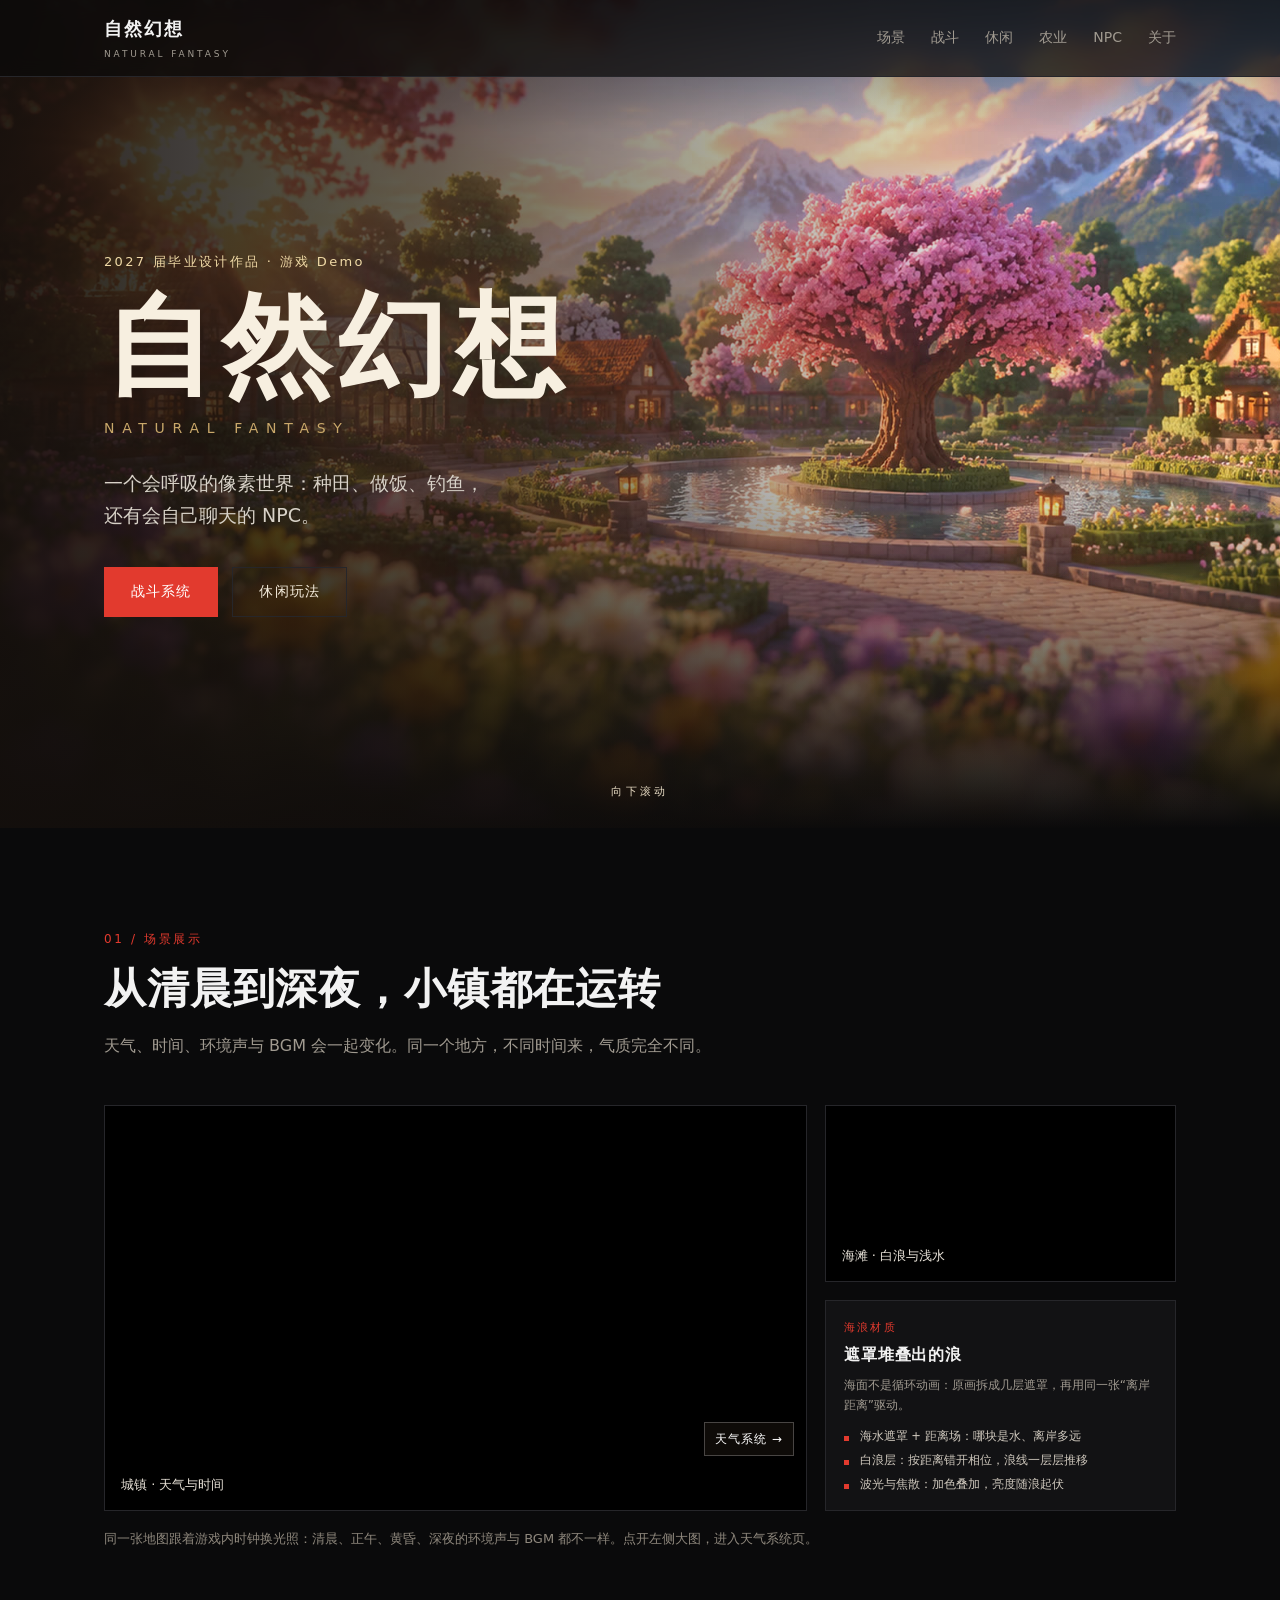
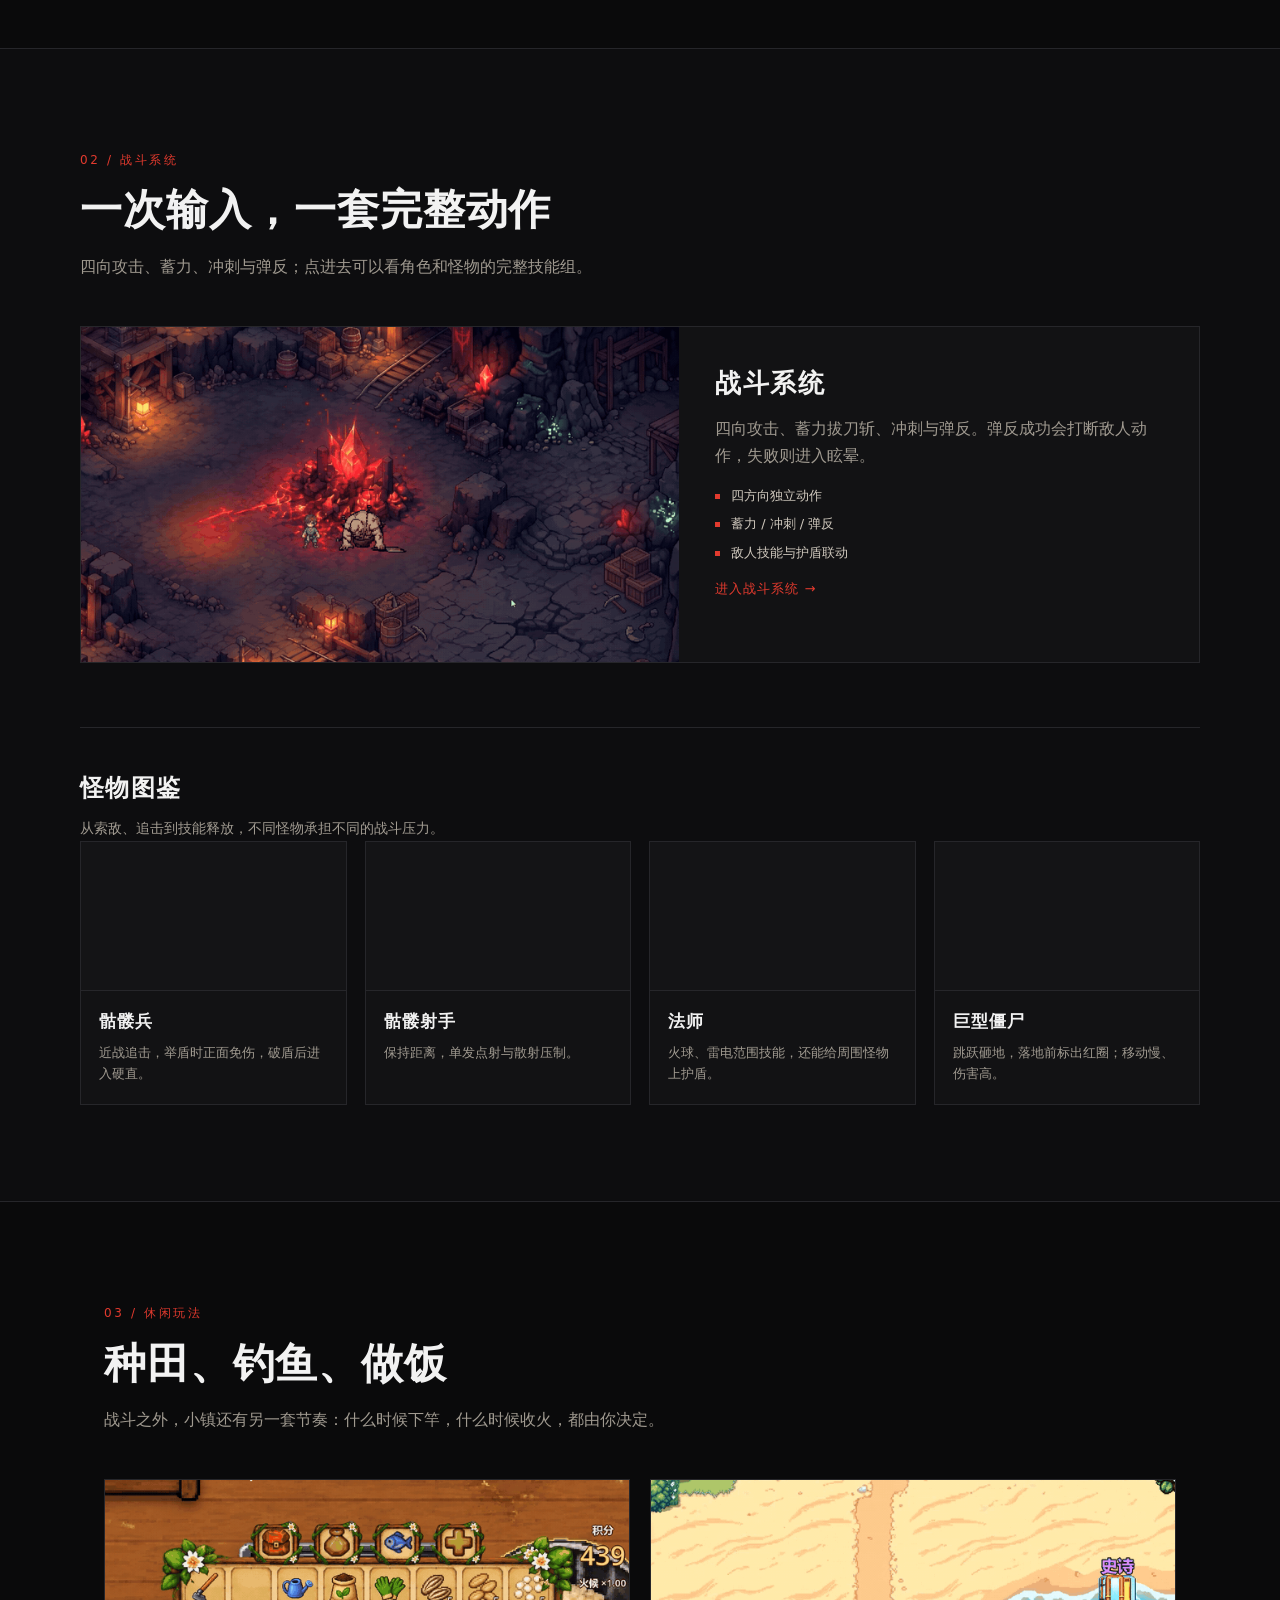
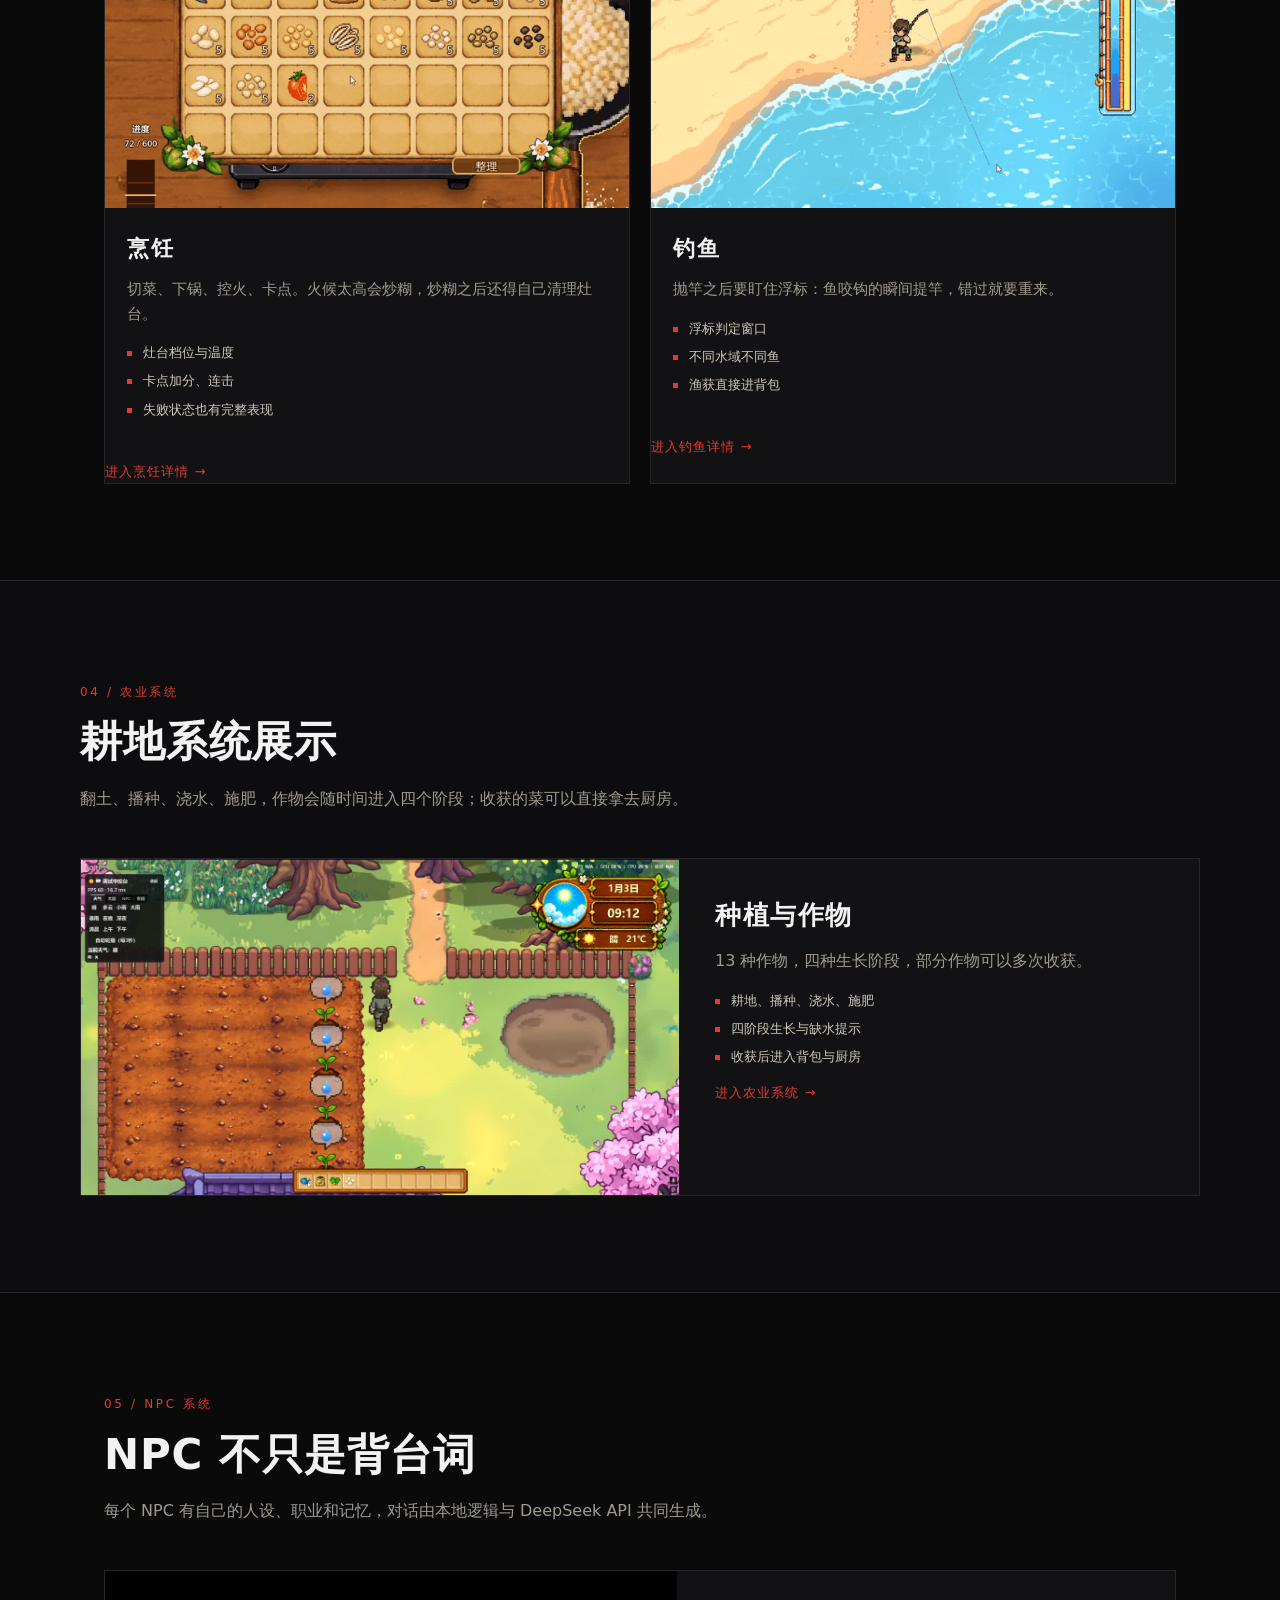
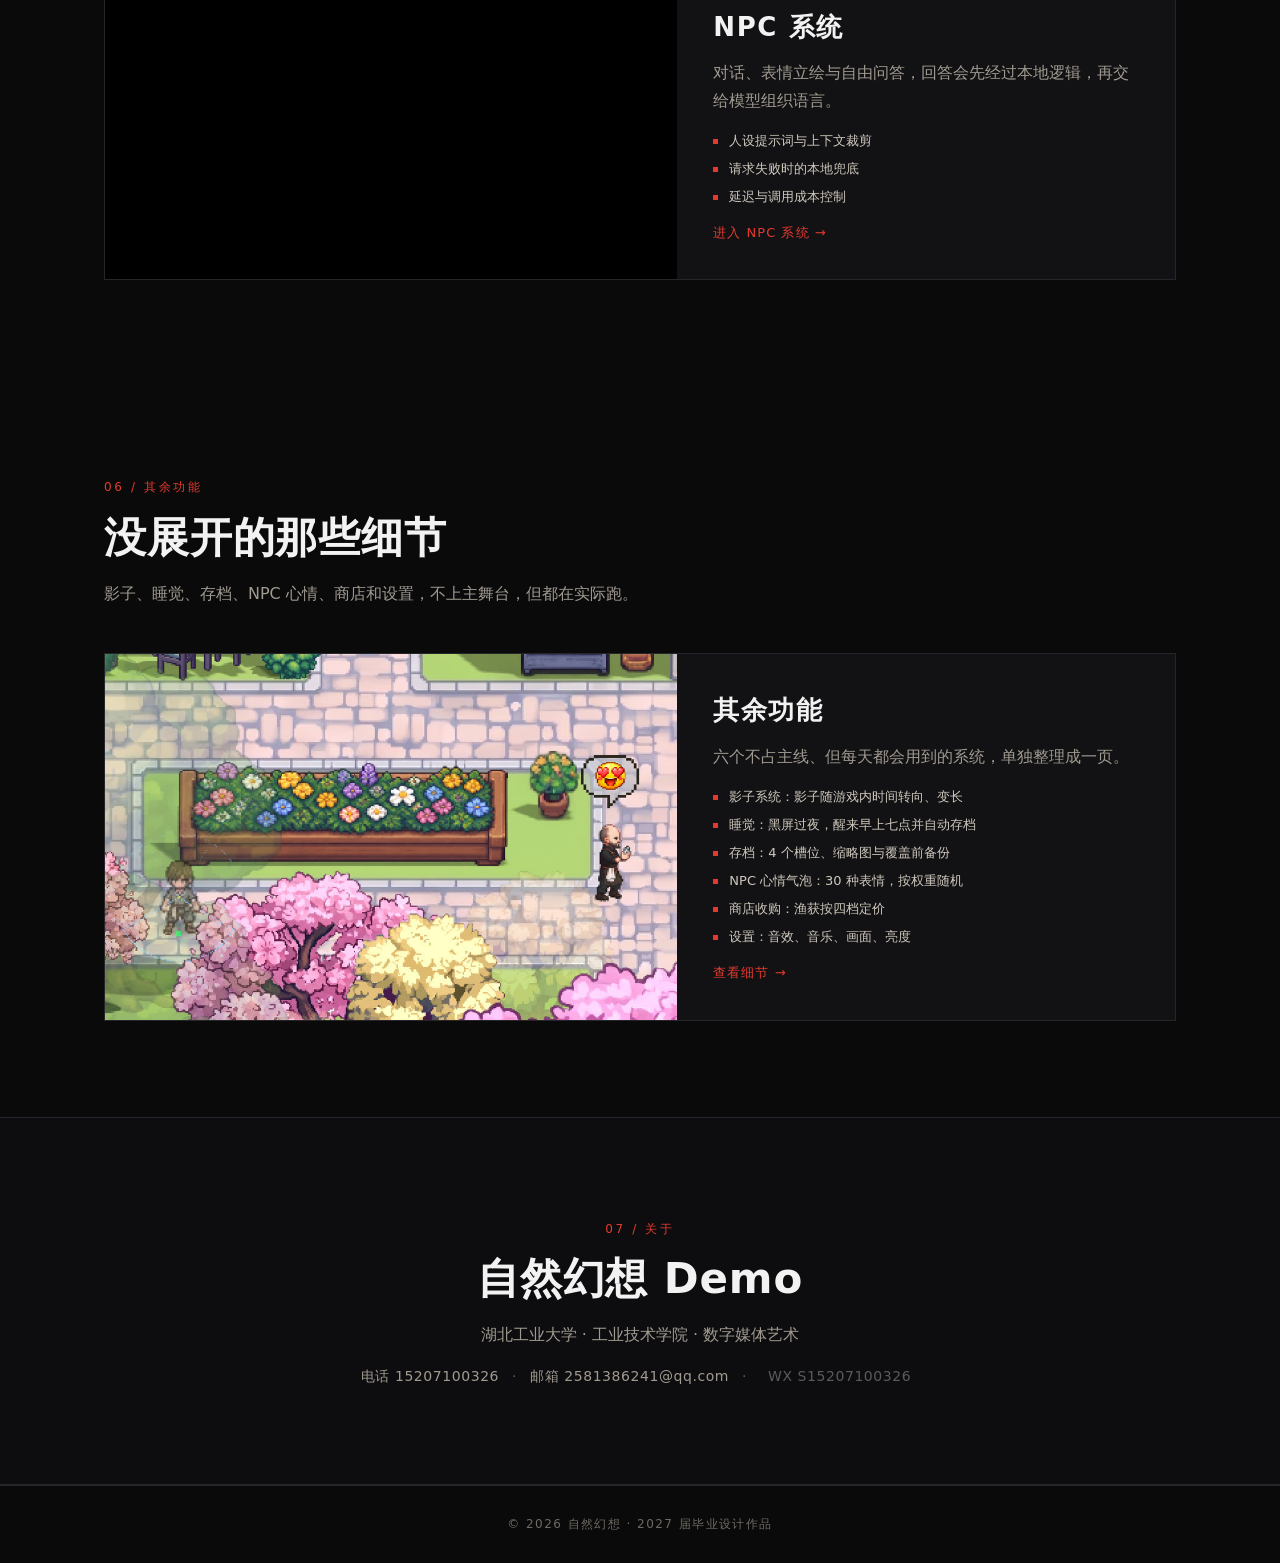
==== index.html @ 49f1554f "add website" ====
﻿<!DOCTYPE html>
<html lang="zh-CN">
<head>
<meta charset="UTF-8">
<meta name="viewport" content="width=device-width, initial-scale=1.0">
<title>自然幻想 · 世界与生活</title>
<link rel="stylesheet" href="assets/style.css?v=60">
</head>
<body>

<header class="nav">
  <div class="nav-inner">
    <a class="logo" href="index.html">自然幻想<span>NATURAL FANTASY</span></a>
    <nav class="links">
      <a href="#world">场景</a>
      <a href="combat.html">战斗</a>
      <a href="#systems">休闲</a>
      <a href="planting.html">农业</a>
      <a href="npc.html">NPC</a>
      <a href="#about">关于</a>
    </nav>
  </div>
</header>

<section class="hero">
  <div class="hero-bg" style="background-image:url('assets/img/hero_ai.jpg')"></div>
  <div class="hero-mask"></div>
  <div class="hero-inner">
    <p class="eyebrow">2027 届毕业设计作品 · 游戏 Demo</p>
    <h1>自然幻想</h1>
    <p class="hero-en">NATURAL FANTASY</p>
    <p class="lead">一个会呼吸的像素世界：种田、做饭、钓鱼，<br>还有会自己聊天的 NPC。</p>
    <div class="hero-actions">
      <a class="btn primary" href="#combat">战斗系统</a>
      <a class="btn ghost" href="#systems">休闲玩法</a>
    </div>
  </div>
  <div class="hero-scroll">向下滚动</div>
</section>

<section id="world" class="section">
  <div class="section-head">
    <span class="tag">01 / 场景展示</span>
    <h2>从清晨到深夜，小镇都在运转</h2>
    <p>天气、时间、环境声与 BGM 会一起变化。同一个地方，不同时间来，气质完全不同。</p>
  </div>
  <div class="world-grid">
    <figure class="shot wide">
      <video src="assets/video/town_walk.mp4?v=20261111a" autoplay muted loop playsinline preload="metadata"></video>
      <a class="shot-hit" href="weather.html" aria-label="查看天气系统"></a>
      <span class="shot-badge">天气系统 →</span>
      <figcaption>城镇 · 天气与时间</figcaption>
    </figure>
    <figure class="shot">
      <video src="assets/video/beach_walk.mp4?v=20261111a" autoplay muted loop playsinline preload="metadata"></video>
      <figcaption>海滩 · 白浪与浅水</figcaption>
    </figure>
    <div class="wave-note">
      <span class="tag">海浪材质</span>
      <h3>遮罩堆叠出的浪</h3>
      <p>海面不是循环动画：原画拆成几层遮罩，再用同一张“离岸距离”驱动。</p>
      <ul class="dots">
        <li>海水遮罩 + 距离场：哪块是水、离岸多远</li>
        <li>白浪层：按距离错开相位，浪线一层层推移</li>
        <li>波光与焦散：加色叠加，亮度随浪起伏</li>
      </ul>
    </div>
  </div>
  <p class="world-note">同一张地图跟着游戏内时钟换光照：清晨、正午、黄昏、深夜的环境声与 BGM 都不一样。点开左侧大图，进入天气系统页。</p>
</section>

<section id="combat" class="section dark">
  <div class="section-head">
    <span class="tag">02 / 战斗系统</span>
    <h2>一次输入，一套完整动作</h2>
    <p>四向攻击、蓄力、冲刺与弹反；点进去可以看角色和怪物的完整技能组。</p>
  </div>
  <a class="feature" href="combat.html">
    <div class="feature-media"><img src="assets/gifs/combat_attack.gif" alt="战斗"></div>
    <div class="feature-body">
      <h3>战斗系统</h3>
      <p>四向攻击、蓄力拔刀斩、冲刺与弹反。弹反成功会打断敌人动作，失败则进入眩晕。</p>
      <ul class="dots">
        <li>四方向独立动作</li>
        <li>蓄力 / 冲刺 / 弹反</li>
        <li>敌人技能与护盾联动</li>
      </ul>
      <span class="card-cta">进入战斗系统 →</span>
    </div>
  </a>
  <div class="subhead">
    <h3>怪物图鉴</h3>
    <p>从索敌、追击到技能释放，不同怪物承担不同的战斗压力。</p>
  </div>
<div class="monsters">
    <article class="monster">
      <div class="monster-media"><video src="assets/video/mob_skeleton.mp4?v=20261111d" autoplay muted loop playsinline preload="metadata"></video></div>
      <div class="monster-body"><h3>骷髅兵</h3><p>近战追击，举盾时正面免伤，破盾后进入硬直。</p></div>
    </article>
    <article class="monster">
      <div class="monster-media"><video src="assets/video/mob_archer.mp4?v=20261111d" autoplay muted loop playsinline preload="metadata"></video></div>
      <div class="monster-body"><h3>骷髅射手</h3><p>保持距离，单发点射与散射压制。</p></div>
    </article>
    <article class="monster">
      <div class="monster-media"><video src="assets/video/mob_mage.mp4?v=20261111d" autoplay muted loop playsinline preload="metadata"></video></div>
      <div class="monster-body"><h3>法师</h3><p>火球、雷电范围技能，还能给周围怪物上护盾。</p></div>
    </article>
    <article class="monster">
      <div class="monster-media"><video src="assets/video/mob_giant.mp4?v=20261111d" autoplay muted loop playsinline preload="metadata"></video></div>
      <div class="monster-body"><h3>巨型僵尸</h3><p>跳跃砸地，落地前标出红圈；移动慢、伤害高。</p></div>
    </article>
  </div>
</section>

<section id="systems" class="section">
  <div class="section-head">
    <span class="tag">03 / 休闲玩法</span>
    <h2>种田、钓鱼、做饭</h2>
    <p>战斗之外，小镇还有另一套节奏：什么时候下竿，什么时候收火，都由你决定。</p>
  </div>

  <div class="cards two">
    <a class="card card-link" href="cook.html">
      <div class="card-media"><img src="assets/gifs/cook_toss.gif" alt="烹饪"></div>
      <div class="card-body">
        <h3>烹饪</h3>
        <p>切菜、下锅、控火、卡点。火候太高会炒糊，炒糊之后还得自己清理灶台。</p>
        <ul class="dots">
          <li>灶台档位与温度</li>
          <li>卡点加分、连击</li>
          <li>失败状态也有完整表现</li>
        </ul>
      </div>
    <span class="card-cta">进入烹饪详情 →</span>
    </a>

    <a class="card card-link" href="fish.html">
      <div class="card-media"><img src="assets/gifs/fish_hook.gif" alt="钓鱼"></div>
      <div class="card-body">
        <h3>钓鱼</h3>
        <p>抛竿之后要盯住浮标：鱼咬钩的瞬间提竿，错过就要重来。</p>
        <ul class="dots">
          <li>浮标判定窗口</li>
          <li>不同水域不同鱼</li>
          <li>渔获直接进背包</li>
        </ul>
      </div>
    <span class="card-cta">进入钓鱼详情 →</span>
    </a>
  </div>
</section>



<section id="farm" class="section dark">
  <div class="section-head">
    <span class="tag">04 / 农业系统</span>
    <h2>耕地系统展示</h2>
    <p>翻土、播种、浇水、施肥，作物会随时间进入四个阶段；收获的菜可以直接拿去厨房。</p>
  </div>
  <a class="feature" href="planting.html">
    <div class="feature-media"><img src="assets/img/farm.jpg" alt="农田"></div>
    <div class="feature-body">
      <h3>种植与作物</h3>
      <p>13 种作物，四种生长阶段，部分作物可以多次收获。</p>
      <ul class="dots">
        <li>耕地、播种、浇水、施肥</li>
        <li>四阶段生长与缺水提示</li>
        <li>收获后进入背包与厨房</li>
      </ul>
      <span class="card-cta">进入农业系统 →</span>
    </div>
  </a>
</section>

<section id="tech" class="section">
  <div class="section-head">
    <span class="tag">05 / NPC 系统</span>
    <h2>NPC 不只是背台词</h2>
    <p>每个 NPC 有自己的人设、职业和记忆，对话由本地逻辑与 DeepSeek API 共同生成。</p>
  </div>
  <a class="feature" href="npc.html">
    <div class="feature-media"><video src="assets/video/npc_dialog.mp4?v=20261111d" autoplay muted loop playsinline preload="metadata"></video></div>
    <div class="feature-body">
      <h3>NPC 系统</h3>
      <p>对话、表情立绘与自由问答，回答会先经过本地逻辑，再交给模型组织语言。</p>
      <ul class="dots">
        <li>人设提示词与上下文裁剪</li>
        <li>请求失败时的本地兜底</li>
        <li>延迟与调用成本控制</li>
      </ul>
      <span class="card-cta">进入 NPC 系统 →</span>
    </div>
  </a>
</section>

<section id="extras" class="section">
  <div class="section-head">
    <span class="tag">06 / 其余功能</span>
    <h2>没展开的那些细节</h2>
    <p>影子、睡觉、存档、NPC 心情、商店和设置，不上主舞台，但都在实际跑。</p>
  </div>
  <a class="feature" href="extras.html">
    <div class="feature-media"><img src="assets/img/extra_emote.jpg" alt="NPC 心情气泡"></div>
    <div class="feature-body">
      <h3>其余功能</h3>
      <p>六个不占主线、但每天都会用到的系统，单独整理成一页。</p>
      <ul class="dots">
        <li>影子系统：影子随游戏内时间转向、变长</li>
        <li>睡觉：黑屏过夜，醒来早上七点并自动存档</li>
        <li>存档：4 个槽位、缩略图与覆盖前备份</li>
        <li>NPC 心情气泡：30 种表情，按权重随机</li>
        <li>商店收购：渔获按四档定价</li>
        <li>设置：音效、音乐、画面、亮度</li>
      </ul>
      <span class="card-cta">查看细节 →</span>
    </div>
  </a>
</section>

<section id="about" class="section dark about">
  <div class="section-head">
    <span class="tag">07 / 关于</span>
    <h2>自然幻想 Demo</h2>
    <p>湖北工业大学 · 工业技术学院 · 数字媒体艺术</p>
    <p class="contact">
      <a href="tel:15207100326">电话 15207100326</a>
      <span>·</span>
      <a href="mailto:2581386241@qq.com">邮箱 2581386241@qq.com</a>
      <span>·</span>
      <span>WX S15207100326</span>
    </p>
  </div>
</section>

<footer class="footer">
  <p>© 2026 自然幻想 · 2027 届毕业设计作品</p>
</footer>

<div class="lightbox" id="lightbox" hidden>
  <div class="lightbox-panel">
    <button class="lightbox-close" aria-label="关闭">×</button>
    <video id="lightbox-video" controls playsinline></video>
    <div class="lightbox-cap" id="lightbox-cap"></div>
  </div>
</div>
<script src="assets/video-modal.js?v=20261111m"></script>
<div class="imagelightbox" id="imagelightbox" hidden>
  <button class="lightbox-close" aria-label="关闭">×</button>
  <div class="imagelightbox-panel">
    <img id="imagelightbox-img" alt="">
    <div class="lightbox-cap" id="imagelightbox-cap"></div>
  </div>
</div>
<script src="assets/image-modal.js"></script>
</body>
</html>
---- assets/style.css ----
﻿:root{
  --bg:#0a0a0b;
  --panel:#121214;
  --line:#26262a;
  --text:#f2f2f2;
  --grey:#a09a90;
  --red:#e23a2e;
  --gold:#c9a86a;
  --max:1120px;
}
*{box-sizing:border-box;margin:0;padding:0}
html{scroll-behavior:smooth}
body{
  color:var(--text);
  font-family:"Noto Sans SC","Microsoft YaHei",system-ui,sans-serif;
  line-height:1.7;-webkit-font-smoothing:antialiased;
  background:var(--bg);
  background-attachment:fixed;
}
img{display:block;max-width:100%}
a{color:inherit;text-decoration:none}

.nav{position:fixed;top:0;left:0;right:0;z-index:20;background:rgba(10,10,11,.72);backdrop-filter:blur(10px);border-bottom:1px solid var(--line)}
.nav-inner{max-width:var(--max);margin:0 auto;padding:14px 24px;display:flex;align-items:center;justify-content:space-between}
.logo{font-weight:800;letter-spacing:.12em;font-size:18px}
.logo span{display:block;font-size:9px;letter-spacing:.32em;color:var(--grey);font-weight:400;margin-top:2px}
.links{display:flex;gap:26px;font-size:14px;color:var(--grey)}
.links a:hover{color:var(--red)}

.hero{position:relative;min-height:92vh;display:flex;align-items:center;overflow:hidden;color:#f7efe0}
.hero-bg{position:absolute;inset:0;background-size:cover;background-position:center 45%;transform:scale(1.06);filter:saturate(1.08) brightness(1.05)}
.hero-mask{position:absolute;inset:0;background:linear-gradient(90deg,rgba(20,15,12,.92) 0%,rgba(20,15,12,.66) 34%,rgba(20,15,12,.2) 68%,rgba(20,15,12,0) 100%),linear-gradient(0deg,var(--bg) 0%,transparent 42%),linear-gradient(180deg,rgba(20,15,12,.5) 0%,transparent 16%)}
.hero-inner{position:relative;max-width:var(--max);margin:0 auto;padding:120px 24px 80px;width:100%}
.eyebrow{color:var(--gold);font-size:13px;letter-spacing:.18em;margin-bottom:18px}
.hero .eyebrow{color:#efd9a6}
.hero h1{font-size:clamp(56px,9vw,110px);line-height:1;letter-spacing:.06em;font-weight:900}
.hero-en{margin-top:16px;font-size:14px;letter-spacing:.55em;color:var(--gold);text-transform:uppercase}
.lead{margin-top:26px;font-size:19px;color:#d8d2c8;max-width:560px}
.hero-actions{display:flex;gap:14px;margin-top:36px}
.btn{display:inline-block;padding:12px 26px;font-size:14px;letter-spacing:.08em;border:1px solid var(--line);transition:.2s}
.btn.primary{background:var(--red);border-color:var(--red);color:#fff}
.btn.primary:hover{background:#f04a3d}
.btn.ghost:hover{border-color:var(--red);color:var(--red)}
.hero-scroll{position:absolute;bottom:26px;left:50%;transform:translateX(-50%);font-size:11px;letter-spacing:.3em;color:#e8dcc4}

.section{max-width:var(--max);margin:0 auto;padding:96px 24px}
.section.dark{max-width:none;background:#0d0d0f;border-top:1px solid var(--line);border-bottom:1px solid var(--line)}
.section.dark > *{max-width:var(--max);margin-left:auto;margin-right:auto}
.section-head{max-width:720px;margin-bottom:46px}
.tag{display:inline-block;color:var(--red);font-size:12px;letter-spacing:.22em;margin-bottom:14px}
h2{font-size:clamp(28px,3.4vw,42px);line-height:1.25;letter-spacing:.02em}
.section-head p{margin-top:16px;color:var(--grey)}

.world-grid{display:grid;grid-template-columns:2fr 1fr;gap:18px}
.shot{position:relative;overflow:hidden;border:1px solid var(--line);background:#000}
.shot.wide{grid-row:span 2}
.shot img{width:100%;height:100%;object-fit:cover;transition:transform .6s}
.shot video{width:100%;height:100%;object-fit:contain;background:#000;display:block;transition:transform .6s}
.shot:hover video{transform:scale(1.02)}
.shot-hit{position:absolute;inset:0;z-index:1}
.shot-badge{position:absolute;right:12px;bottom:54px;z-index:2;padding:6px 10px;background:rgba(20,15,12,.74);border:1px solid rgba(255,255,255,.24);color:#fff;font-size:12px;letter-spacing:.08em;pointer-events:none}

.wave-note{border:1px solid var(--line);background:var(--panel);padding:18px 18px 16px;display:flex;flex-direction:column;justify-content:center}
.wave-note .tag{margin-bottom:4px;font-size:11px}
.wave-note h3{font-size:16px;letter-spacing:.06em}
.wave-note p{font-size:12px;color:var(--grey);line-height:1.7;margin-top:6px}
.wave-note .dots{margin-top:8px;font-size:11.5px}
.wave-note .dots li{margin-top:4px}
.shot-video{cursor:pointer}
.play-badge{position:absolute;left:50%;top:50%;transform:translate(-50%,-50%);display:flex;align-items:center;gap:9px;padding:10px 16px;background:rgba(20,15,12,.74);border:1px solid rgba(255,255,255,.28);color:#fff;font-size:13px;letter-spacing:.1em;pointer-events:none}
.play-badge::before{content:"";width:0;height:0;border-left:10px solid #fff;border-top:6px solid transparent;border-bottom:6px solid transparent}
.world-note{margin-top:16px;font-size:13px;color:#8f887d;line-height:1.9}
.shot:hover img{transform:scale(1.03)}
.shot figcaption{position:absolute;left:0;right:0;bottom:0;padding:14px 16px;font-size:13px;color:#e6e0d6;background:linear-gradient(0deg,rgba(0,0,0,.8),transparent)}

.cards{display:grid;grid-template-columns:repeat(3,1fr);gap:20px}
.card{background:var(--panel);border:1px solid var(--line);overflow:hidden;display:flex;flex-direction:column}
.card-link{transition:border-color .2s,transform .2s}
.card-link:hover{border-color:var(--red);transform:translateY(-2px)}
.card-cta{display:inline-block;margin-top:14px;color:var(--red);font-size:13px;letter-spacing:.08em}
.card-media{aspect-ratio:16/10;background:#000;overflow:hidden}
.card-media img{width:100%;height:100%;object-fit:cover}
.card-media video{width:100%;height:100%;object-fit:cover;display:block;background:#000}
.card-body{padding:22px 22px 26px}
.card-body h3{font-size:22px;letter-spacing:.08em}
.card-body p{color:var(--grey);font-size:14.5px;margin-top:10px}
.dots{list-style:none;margin-top:16px;font-size:13px;color:#cfc8bd}
.dots li{position:relative;padding-left:16px;margin-top:6px}
.dots li::before{content:"";position:absolute;left:0;top:9px;width:5px;height:5px;background:var(--red)}

.monsters{display:grid;grid-template-columns:repeat(4,1fr);gap:18px}
.monster{border:1px solid var(--line);background:var(--panel)}
.monster-media{aspect-ratio:16/9;display:flex;align-items:center;justify-content:center;background:#141416;border-bottom:1px solid var(--line);overflow:hidden;color:#5f594f;font-size:12px;letter-spacing:.08em}
.monster-media img{width:100%;height:100%;object-fit:cover}
.monster-media video{width:100%;height:100%;object-fit:contain;background:#141416}
.monster-body{padding:16px 18px 20px}
.monster-body h3{font-size:17px;letter-spacing:.06em}
.monster-body p{font-size:12.5px;color:var(--grey);margin-top:6px}

.page-head{padding:140px 24px 56px;border-bottom:1px solid var(--line);background:linear-gradient(180deg,#0d0d0f,#0a0a0b)}
.page-head-inner{max-width:var(--max);margin:0 auto}
.page-head h1{font-size:clamp(40px,6vw,72px);letter-spacing:.06em;margin-top:10px}
.page-head p{margin-top:16px;color:var(--grey);max-width:680px}

.video-grid{display:grid;grid-template-columns:repeat(2,1fr);gap:20px}
.video-grid.one{grid-template-columns:1fr;max-width:820px}
.video-grid.three{grid-template-columns:repeat(3,1fr)}
.vcard{position:relative;border:1px solid var(--line);background:var(--panel);overflow:hidden}
.vbadge{position:absolute;top:10px;right:10px;z-index:2;padding:4px 8px;background:rgba(226,58,46,.92);color:#fff;font-size:11px;letter-spacing:.08em}
.vcard video{width:100%;display:block;aspect-ratio:16/9;object-fit:contain;background:#000}
.vcard-body{padding:18px 20px 22px}
.vcard h3{font-size:20px;letter-spacing:.06em}
.vcard p{font-size:13.5px;color:var(--grey);margin-top:8px}
.vcard-media-ph{aspect-ratio:16/9;display:flex;align-items:center;justify-content:center;background:#141416;color:#5f594f;font-size:13px;letter-spacing:.1em;border-bottom:1px solid var(--line)}

.feature{display:grid;grid-template-columns:1.15fr 1fr;border:1px solid var(--line);background:var(--panel);overflow:hidden;transition:border-color .2s}
.feature:hover{border-color:var(--red)}
.feature-media{background:#000}
.feature-media img{width:100%;height:100%;object-fit:cover;display:block}
.feature-media video{width:100%;height:100%;object-fit:contain;display:block;background:#000}
.feature-body{padding:34px 36px}
.feature-body h3{font-size:26px;letter-spacing:.06em}
.feature-body p{color:var(--grey);margin-top:10px}
.cards.two{grid-template-columns:repeat(2,1fr)}

.split{display:grid;grid-template-columns:1.1fr 1fr;gap:56px;align-items:center}.split-media img{border:1px solid var(--line)}
.diagram{display:flex;align-items:center;gap:10px;flex-wrap:wrap;padding:28px;border:1px solid var(--line);background:var(--panel)}
.node{flex:1 1 130px;padding:16px 14px;border:1px solid #2f2f34;background:#17171a}
.node b{display:block;font-size:14px;letter-spacing:.06em}
.node span{display:block;margin-top:6px;font-size:11px;color:var(--grey)}
.arrow{color:var(--red);font-size:18px}
.split-body h2{margin:10px 0 16px}
.split-body p{color:var(--grey)}

.about{text-align:center}
.about .section-head{margin:0 auto}
.contact{margin-top:14px;font-size:14px;color:var(--grey);letter-spacing:.04em}
.contact span{margin:0 8px;color:#5a5a60}
.contact a:hover{color:var(--red)}
.credits{margin-top:16px;color:var(--gold);letter-spacing:.2em}
.footer{border-top:1px solid var(--line);padding:28px 24px;text-align:center;color:#6f6a62;font-size:12px;letter-spacing:.12em}

.lightbox{position:fixed;inset:0;z-index:100;background:rgba(0,0,0,.9);display:flex;align-items:center;justify-content:center;padding:24px}
.lightbox[hidden]{display:none}
.lightbox-panel{position:relative;width:min(900px,92vw)}
.lightbox-panel video{width:100%;display:block;aspect-ratio:16/9;max-height:78vh;object-fit:contain;background:#000;border:1px solid var(--line)}
.lightbox-close{position:absolute;right:0;top:-46px;background:none;border:none;color:#fff;font-size:36px;line-height:1;cursor:pointer}
.lightbox-close:hover{color:var(--red)}
.lightbox-cap{margin-top:10px;font-size:14px;color:var(--grey);letter-spacing:.06em}
.lightbox .lightbox-cap,.imagelightbox .lightbox-cap{color:#d8cbb4}
.lb-controls{display:flex;align-items:center;gap:10px;margin-top:10px}
.lb-btn{flex:0 0 auto;height:32px;min-width:36px;padding:0 8px;background:#151517;border:1px solid var(--line);color:var(--text);font-size:13px;line-height:1;cursor:pointer}
.lb-btn:hover{border-color:var(--red);color:var(--red)}
.lb-seek{flex:1 1 auto;min-width:0;height:4px;accent-color:var(--red);cursor:pointer}
.lb-time{flex:0 0 auto;font-size:12px;color:var(--grey);font-variant-numeric:tabular-nums;min-width:92px;text-align:right}
.lb-status{flex:0 0 auto;font-size:12px;color:#8f887d;min-width:52px;text-align:right}
.lightbox.expanded{padding:12px}
.lightbox.expanded .lightbox-panel{width:min(98vw,calc((100vh - 132px) * 16 / 9))}
.lightbox.expanded .lightbox-panel video{max-height:none}
.lightbox.expanded .lightbox-close{position:fixed;top:10px;right:16px;font-size:40px;z-index:2}
.vcard video,.monster-media video{transition:opacity .2s}
.vcard video:hover,.monster-media video:hover{opacity:.82}

.essay-inner{max-width:760px;margin:0 auto}
.essay h2{margin-top:8px}
.essay-body{margin-top:26px;border-left:2px solid var(--red);padding-left:24px}
.essay-body p{color:#cfc8bd;font-size:16px;line-height:2;margin-top:18px}
.essay-body p:first-child{color:var(--text);font-size:18px;margin-top:0}

.subhead{margin-top:64px;padding-top:40px;border-top:1px solid var(--line)}
.subhead h3{font-size:24px;letter-spacing:.06em}
.subhead p{color:var(--grey);margin-top:8px;font-size:14px}

.muted-note{color:#6f6a62;font-size:13px;letter-spacing:.05em}
.tier-block{border-top:1px solid var(--line);padding:30px 0}
.tier-block:first-of-type{border-top:none}
.tier-head{display:flex;align-items:center;gap:12px;margin-bottom:18px}
.tier-head h3{font-size:22px;letter-spacing:.08em}
.tier-count{color:var(--grey);font-size:12px}
.tier-dot{width:10px;height:10px;border-radius:50%;display:inline-block}
.tier-dot.t0{background:#cfc8bd}
.tier-dot.t1{background:#5aa9e6}
.tier-dot.t2{background:#a86bd6}
.tier-dot.t3{background:#e0b34c}
.fish-grid{display:grid;grid-template-columns:repeat(auto-fill,minmax(96px,1fr));gap:12px}
.fish{background:var(--panel);border:1px solid var(--line);padding:12px 8px;text-align:center}
.fish img{width:64px;height:64px;object-fit:contain;image-rendering:pixelated;display:block;margin:0 auto}
.fish figcaption{font-size:11px;color:var(--grey);margin-top:8px}

.museum-case{position:relative;margin-top:24px;padding:26px 26px 30px;background:linear-gradient(180deg,#131315,#0d0d0f);border:1px solid #2a2a2e}
.museum-case::after{content:"";position:absolute;inset:8px;border:1px solid #202024;pointer-events:none}
.case-head{position:relative;display:flex;align-items:center;gap:12px;margin-bottom:18px;z-index:1}
.case-head h3{font-size:20px;letter-spacing:.1em}
.case-count{color:var(--grey);font-size:12px}
.case-grid{position:relative;display:grid;grid-template-columns:repeat(auto-fill,minmax(104px,1fr));gap:10px;z-index:1}
.museum-case .fish{background:#101012;border:1px solid #26262a;padding:14px 8px 10px;text-align:center;transition:transform .18s,border-color .18s}
.museum-case .fish:hover{transform:translateY(-3px);border-color:var(--red)}
.museum-case .fish img{width:64px;height:64px;object-fit:contain;image-rendering:pixelated;display:block;margin:0 auto}
.museum-case .fish figcaption{font-size:11px;color:var(--grey);margin-top:8px}
.tier-1 .fish{border-color:#2b4a63;box-shadow:inset 0 0 14px rgba(90,169,230,.08)}
.tier-2 .fish{border-color:#43305a;box-shadow:inset 0 0 16px rgba(168,107,214,.10)}
.tier-3 .fish{border-color:#6b5526;box-shadow:inset 0 0 18px rgba(224,179,76,.14)}
.museum-case.legend .case-grid{grid-template-columns:repeat(3,minmax(0,1fr));max-width:720px}
.museum-case.legend .fish{padding:22px 10px 16px}
.museum-case.legend .fish img{width:96px;height:96px}

.case-head{width:100%;background:none;border:none;padding:0;margin:0;color:inherit;cursor:pointer;font:inherit;text-align:left}
.case-head:hover h3{color:var(--red)}
.case-arrow{margin-left:auto;color:#8a847a;font-size:14px;transition:transform .3s}
.museum-case .fish .price{display:block;margin-top:3px;color:var(--gold);font-size:10.5px;letter-spacing:.04em}
.museum-case.open .case-arrow{transform:rotate(180deg)}
.case-body{max-height:0;overflow:hidden;transition:max-height .38s ease}
.case-grid{margin-top:18px}

.wide-shot{margin-top:8px;border:1px solid var(--line);background:#000}
.wide-shot img{width:100%;display:block}
.wide-shot figcaption{padding:12px 16px;font-size:12.5px;color:var(--grey);background:var(--panel)}

.steps{display:grid;grid-template-columns:repeat(auto-fit,minmax(200px,1fr));gap:14px}
.step{border:1px solid var(--line);background:var(--panel);overflow:hidden}
.step img{width:100%;aspect-ratio:16/10;object-fit:cover;display:block}
.step figcaption{padding:12px 14px;font-size:12.5px;color:var(--grey)}

.howto{display:grid;grid-template-columns:1.15fr 1fr;gap:40px;align-items:center;padding:34px 0;border-top:1px solid var(--line)}
.howto:first-of-type{border-top:none;padding-top:10px}
.howto img{width:100%;display:block;border:1px solid var(--line)}
.howto .num{display:inline-block;color:var(--red);font-size:12px;letter-spacing:.2em}
.howto h3{font-size:22px;margin-top:8px;letter-spacing:.04em}
.howto p{color:var(--grey);font-size:14px;margin-top:10px}
.howto .tip{margin-top:14px;padding-left:12px;border-left:2px solid var(--gold);color:var(--gold);font-size:13px}

.howto-grid{display:grid;grid-template-columns:repeat(auto-fit,minmax(240px,1fr));gap:14px}
.guide{border:1px solid var(--line);background:var(--panel);overflow:hidden}
.guide img{width:100%;display:block;aspect-ratio:16/9;object-fit:cover;border-bottom:1px solid var(--line)}
.guide-body{padding:16px 16px 20px}
.guide .num{color:var(--red);font-size:11px;letter-spacing:.18em}
.guide h3{font-size:18px;margin-top:6px;letter-spacing:.04em}
.guide p{font-size:12.5px;color:var(--grey);margin-top:8px}
.guide .tip{margin-top:10px;padding-left:10px;border-left:2px solid var(--gold);color:var(--gold);font-size:12px}

.imagelightbox{position:fixed;inset:0;z-index:110;background:rgba(0,0,0,.94);display:flex;align-items:center;justify-content:center;padding:32px}
.imagelightbox[hidden]{display:none}
.imagelightbox-panel{max-width:min(1500px,94vw);text-align:center}
.imagelightbox img{max-width:100%;max-height:82vh;display:block;margin:0 auto;border:1px solid var(--line)}
.imagelightbox .lightbox-close{position:absolute;top:18px;right:26px;font-size:38px}

.crops{display:grid;grid-template-columns:repeat(auto-fill,minmax(150px,1fr));gap:14px}
.crop{border:1px solid var(--line);background:var(--panel);padding:18px 10px 14px;text-align:center}
.crop img{width:96px;height:96px;object-fit:contain;image-rendering:pixelated;display:block;margin:0 auto}
.crop span{display:block;margin-top:10px;font-size:13px;color:var(--grey)}

.crops.stages{grid-template-columns:repeat(4,1fr)}
.crop-single img{width:100%;max-height:320px;object-fit:contain;background:#121214;padding:34px;border:1px solid var(--line)}
.crop-single video{width:100%;display:block;aspect-ratio:16/9;object-fit:contain;background:#000;border:1px solid var(--line)}

.yield-note{margin-top:24px;border:1px solid var(--line);background:var(--panel);padding:26px 28px}
.yield-note h3{font-size:20px;letter-spacing:.06em}
.yield-note p{color:var(--grey);font-size:14px;margin-top:10px;line-height:1.9}
.yield-rules{display:grid;grid-template-columns:repeat(3,1fr);gap:12px;margin-top:18px}
.yield-rules div{border:1px solid #2f2f34;background:#17171a;padding:14px 16px;font-size:13px;color:#cfc8bd}
.yield-rules b{display:block;margin-top:8px;font-size:16px;color:var(--text)}
.yield-note + .cards.two{margin-top:20px}
.yield-foot{margin-top:16px;font-size:13px;color:#8f887d;line-height:1.9}

@media (max-width:860px){
  .world-grid{grid-template-columns:1fr}
  .shot.wide{grid-row:auto}
  .cards{grid-template-columns:1fr}
  .monsters{grid-template-columns:repeat(2,1fr)}
  .video-grid{grid-template-columns:1fr}
  .video-grid.three{grid-template-columns:1fr}
  .cards.two{grid-template-columns:1fr}
  .yield-rules{grid-template-columns:1fr}
  .steps{grid-template-columns:repeat(2,1fr)}
  .howto{grid-template-columns:1fr;gap:18px}
  .howto-grid{grid-template-columns:1fr}
  .feature{grid-template-columns:1fr}
  .split{grid-template-columns:1fr;gap:26px}
  .links{gap:16px;font-size:13px}
}
@media (max-width:560px){
  .monsters{grid-template-columns:1fr}
  .steps{grid-template-columns:1fr}
  .nav-inner{padding:10px 14px}
  .logo{font-size:15px}
  .logo span{display:none}
  .links{gap:9px;font-size:11.5px}
}
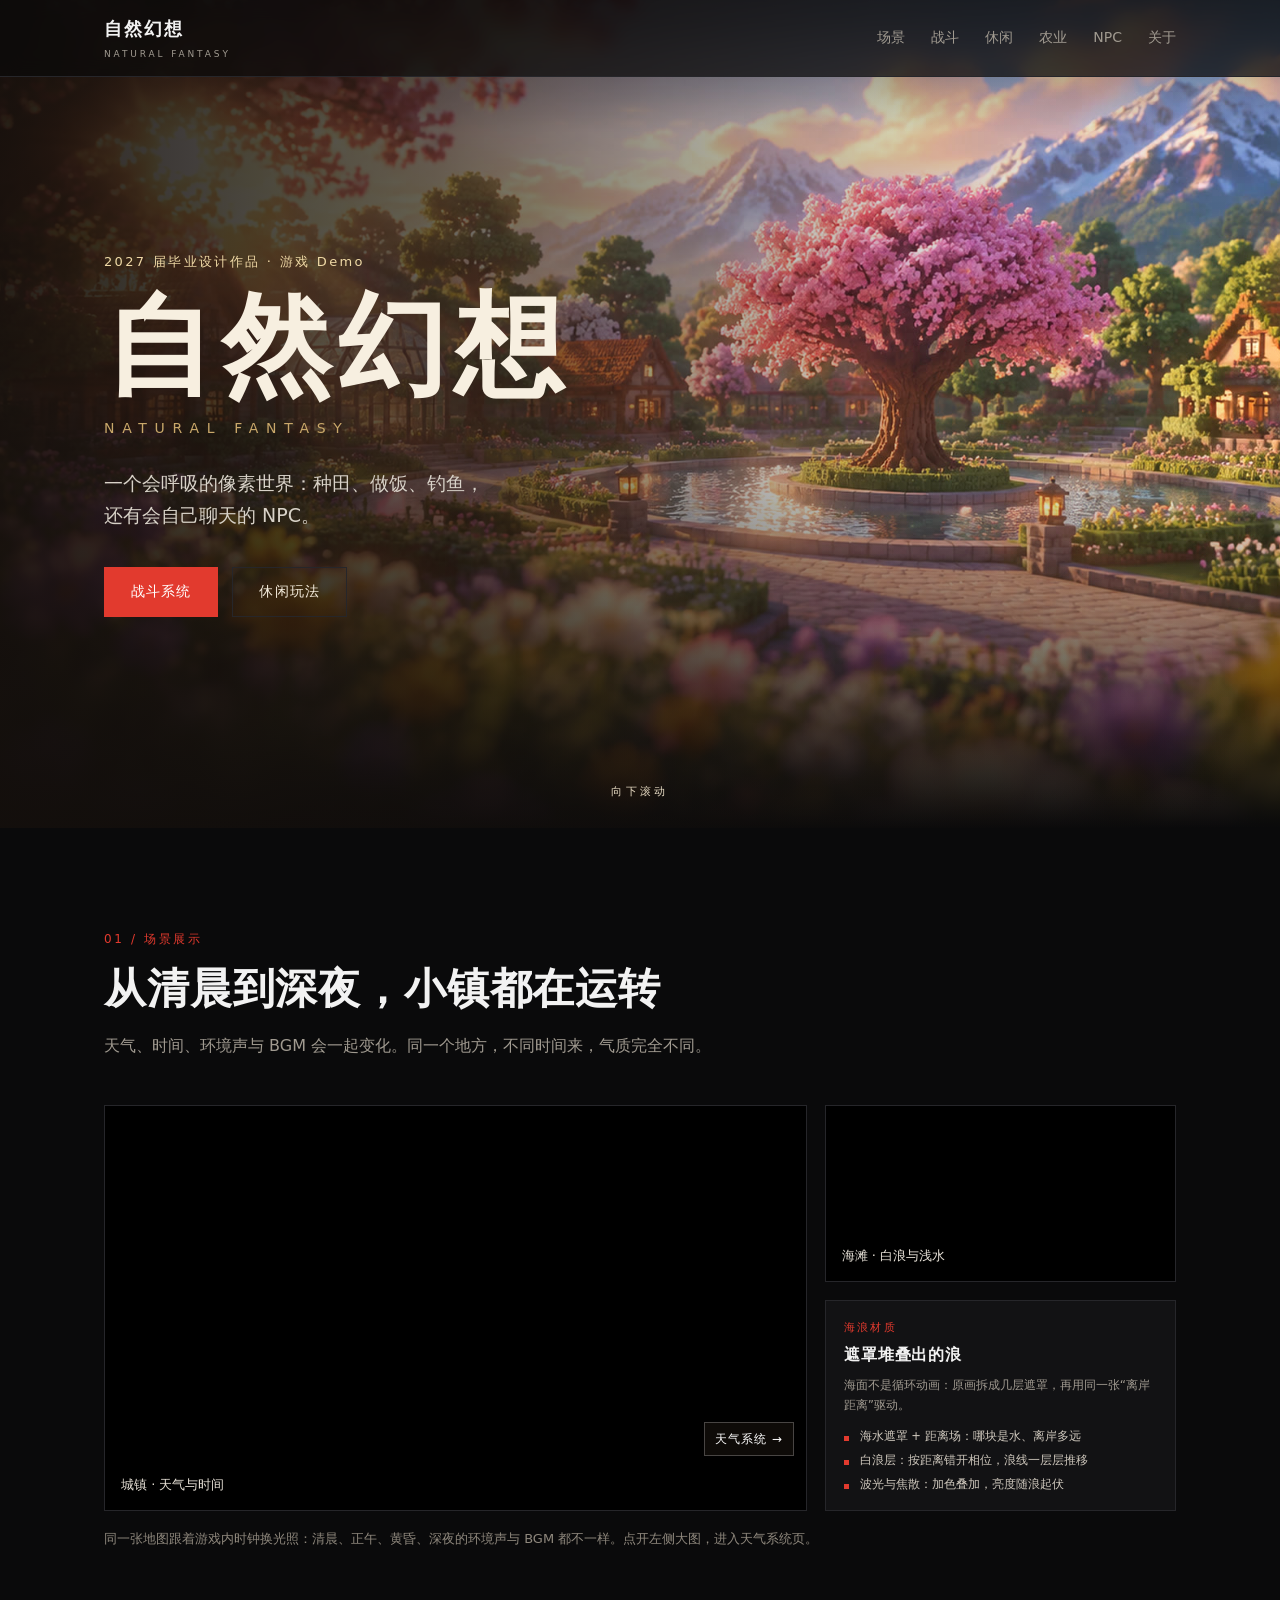
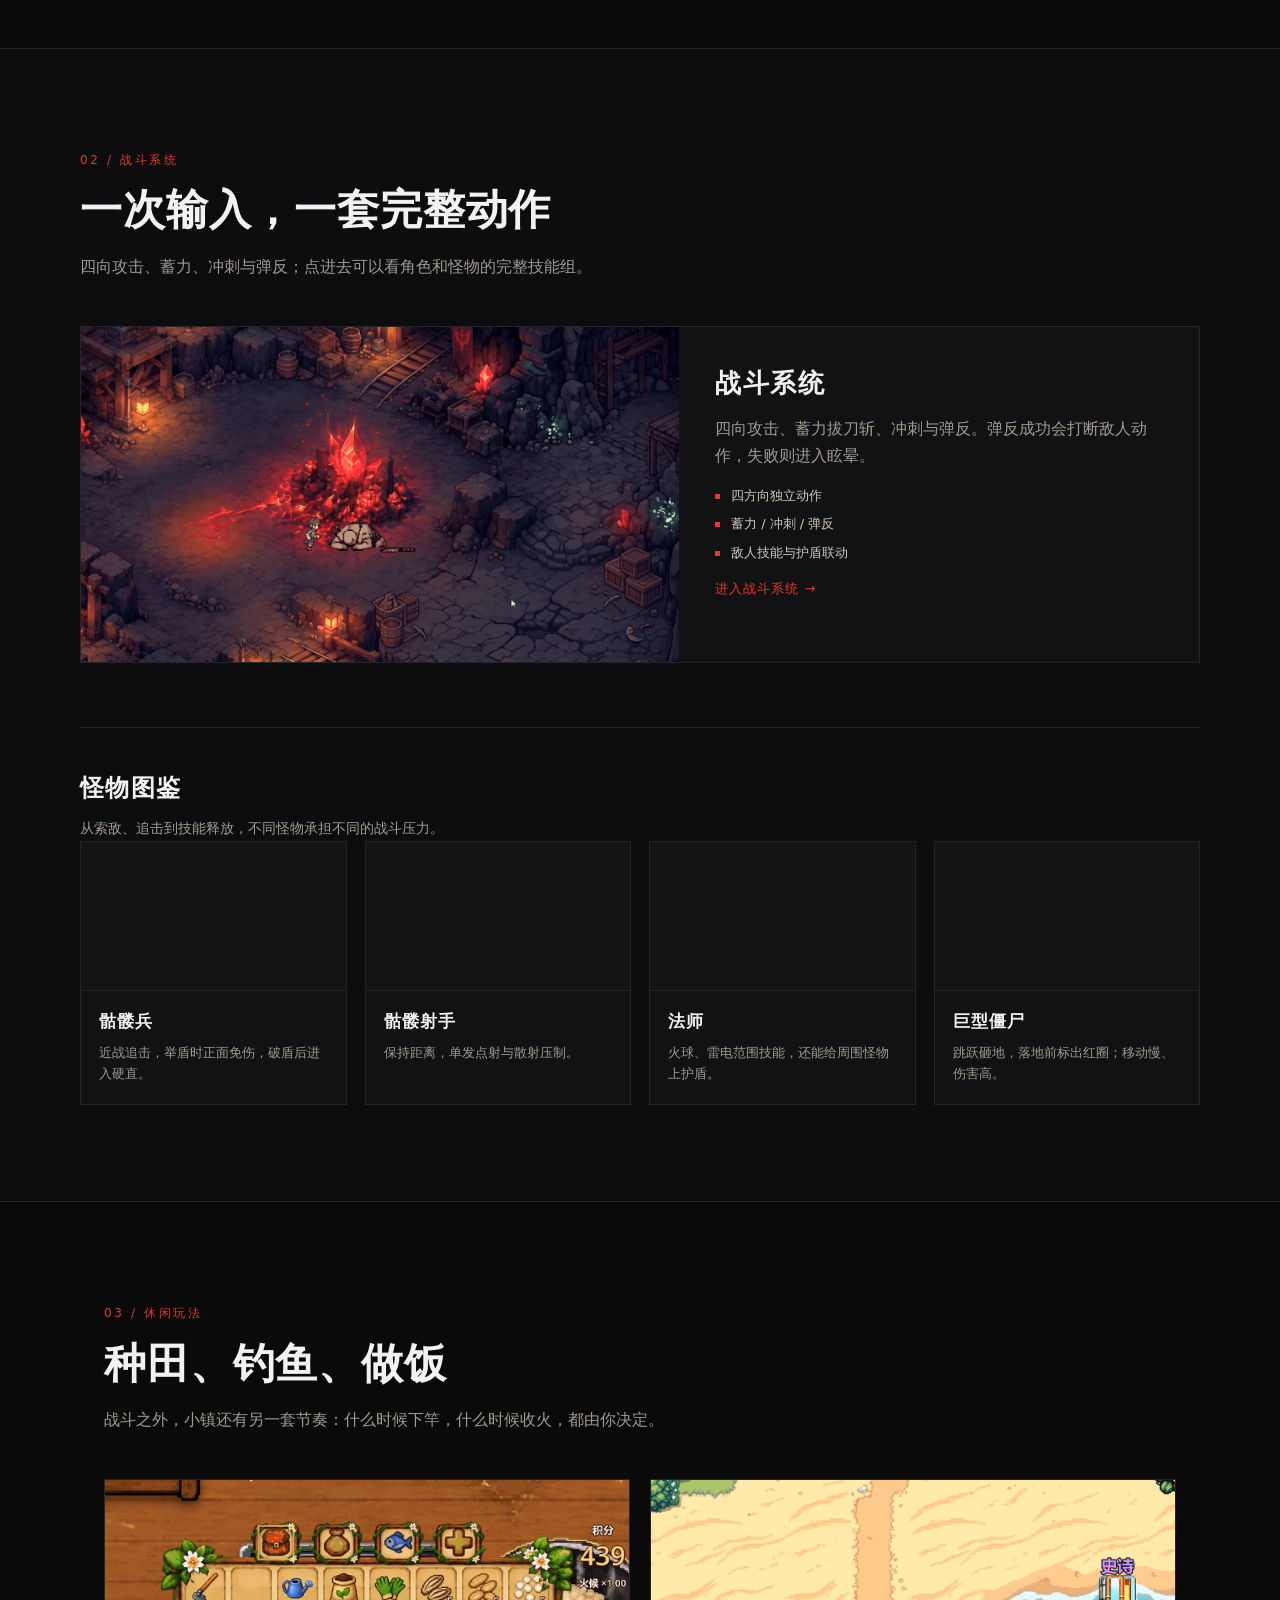
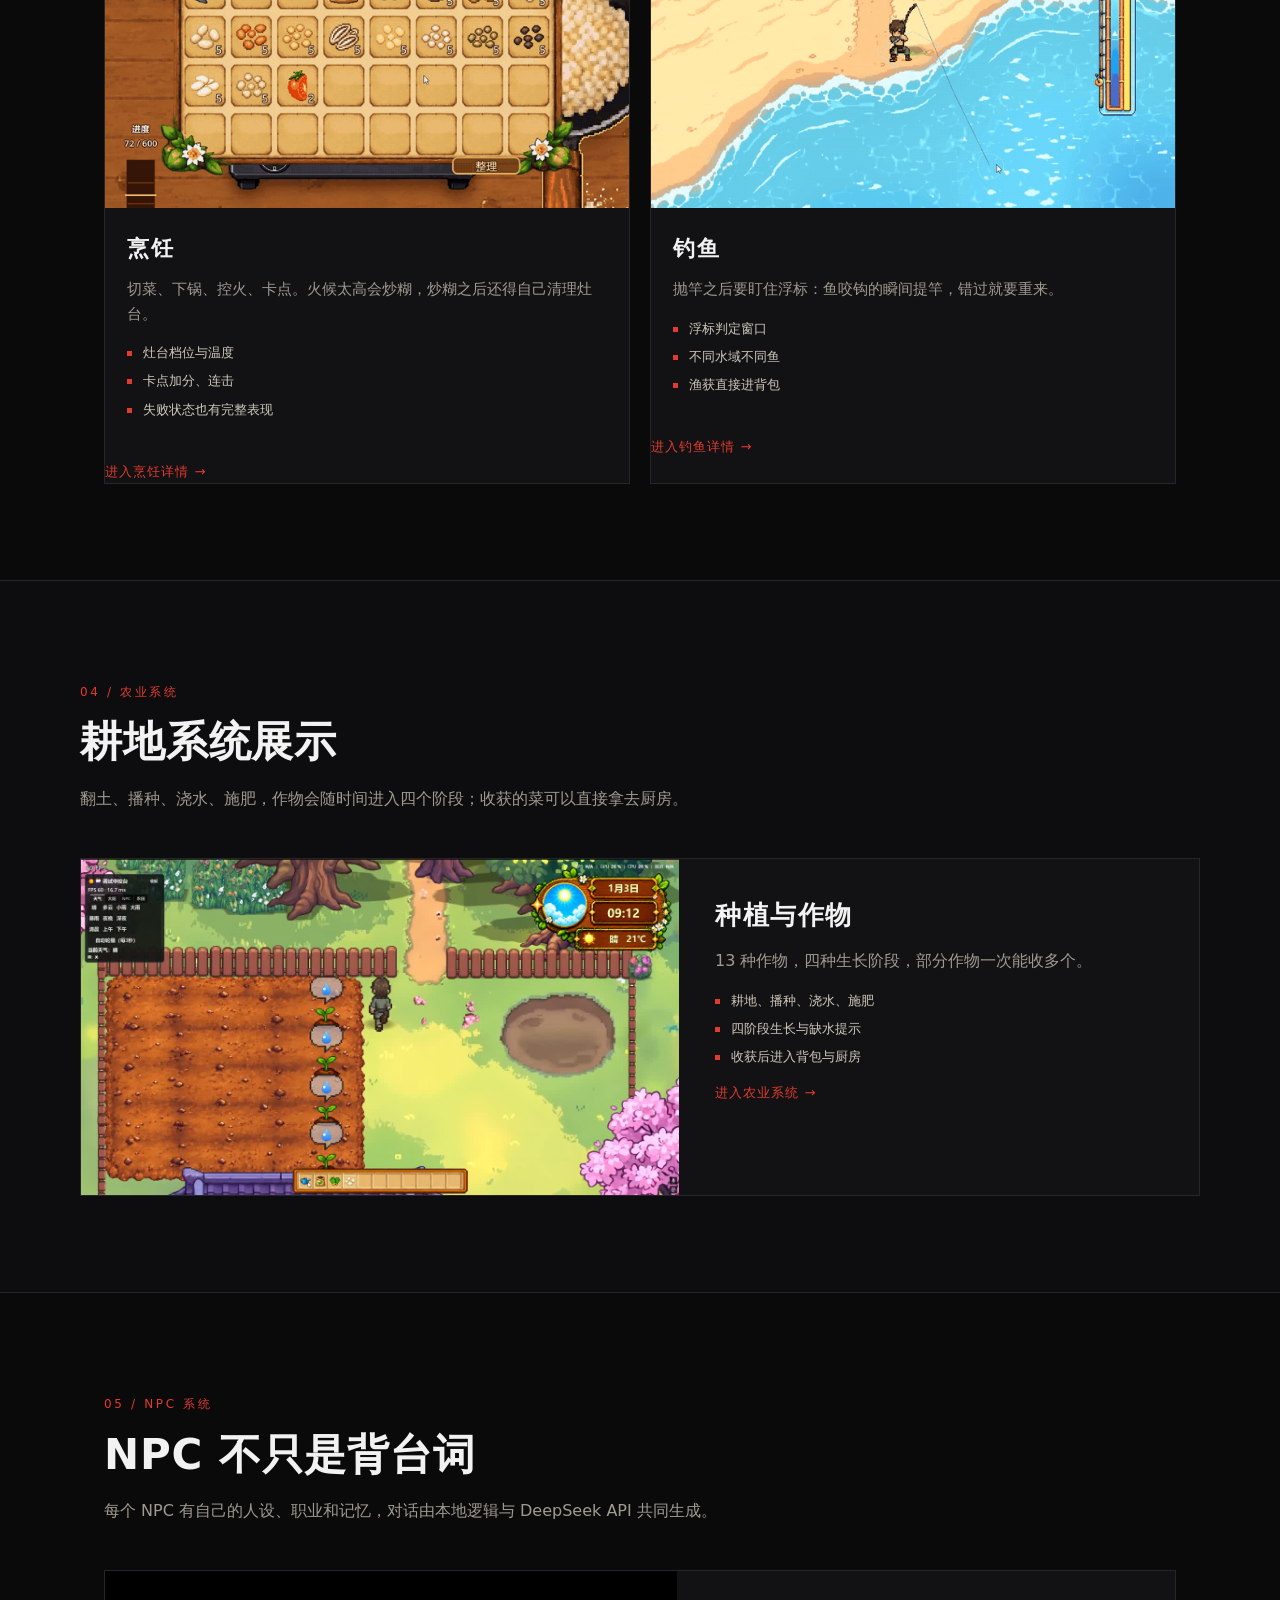
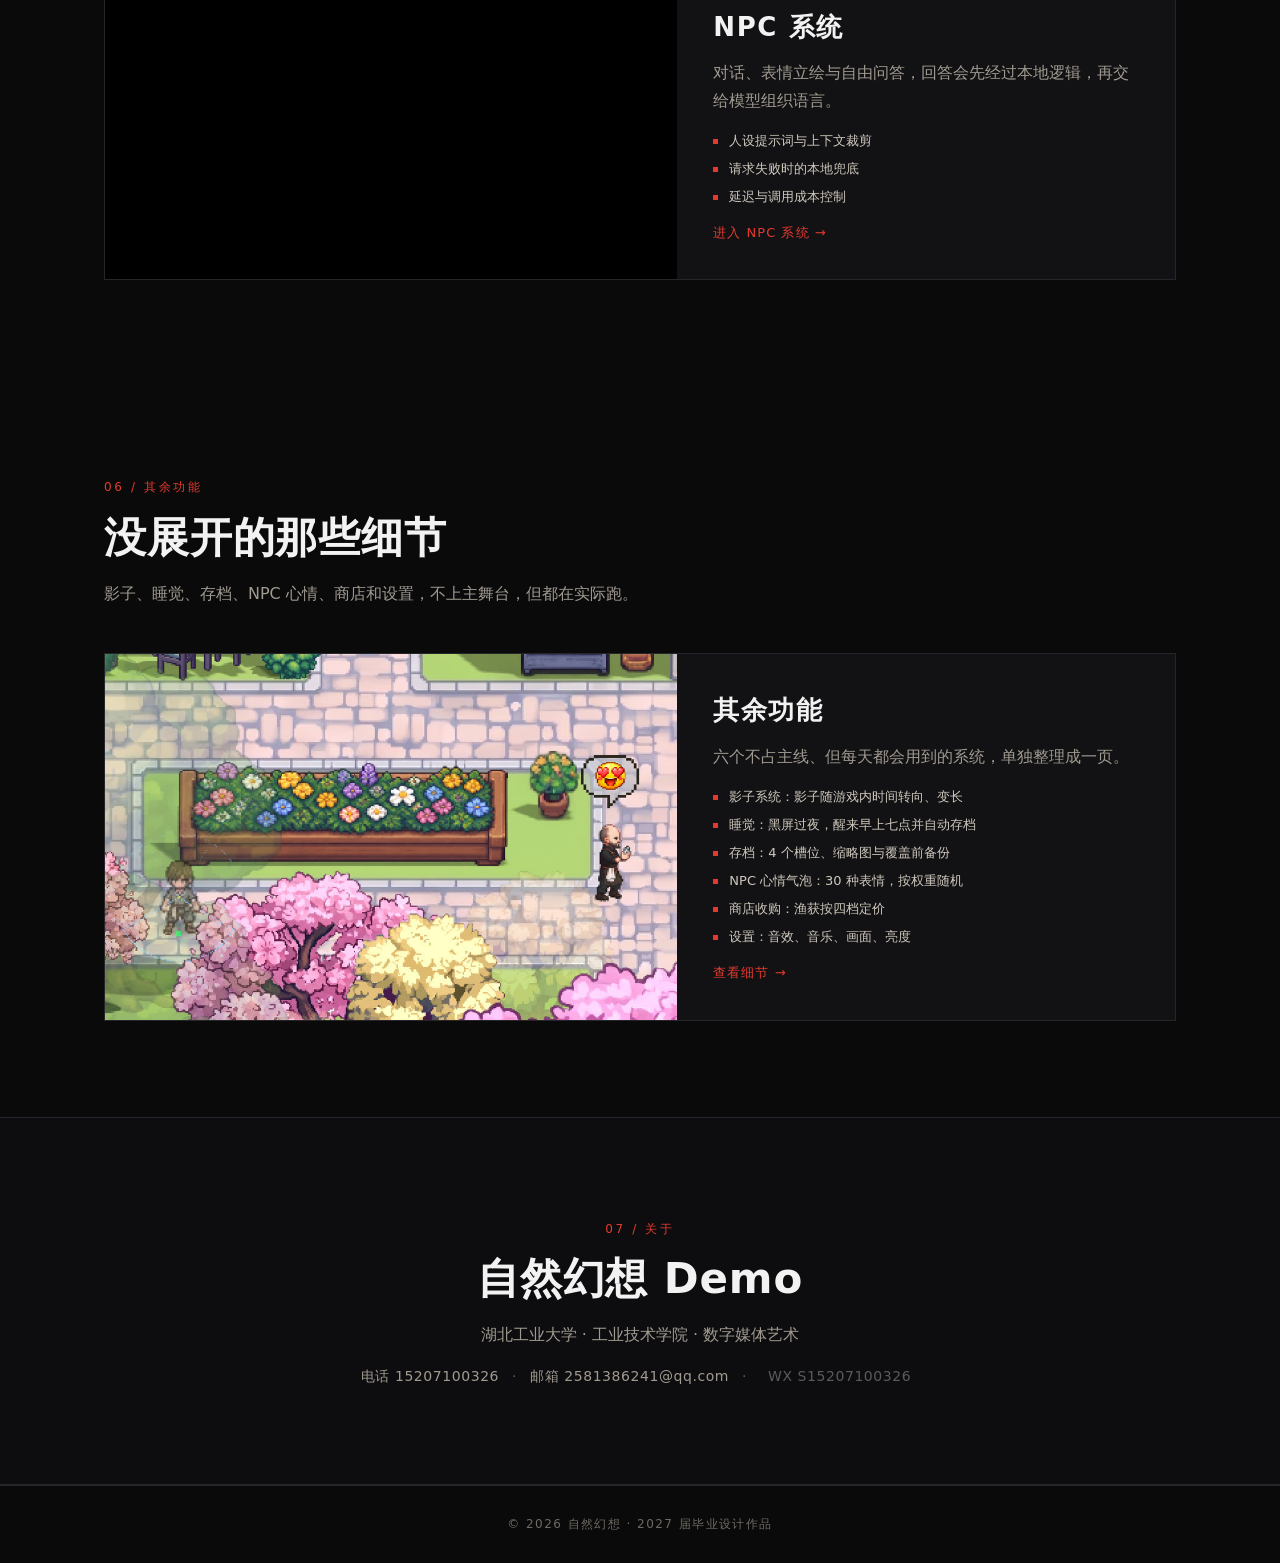
==== commit a3c05889: "校对文案：修正错别字与事实错误（档位/第三阶段/体力/六星等）" ====
--- a/index.html
+++ b/index.html
@@ -162,7 +162,7 @@
     <div class="feature-media"><img src="assets/img/farm.jpg" alt="农田"></div>
     <div class="feature-body">
       <h3>种植与作物</h3>
-      <p>13 种作物，四种生长阶段，部分作物可以多次收获。</p>
+      <p>13 种作物，四种生长阶段，部分作物一次能收多个。</p>
       <ul class="dots">
         <li>耕地、播种、浇水、施肥</li>
         <li>四阶段生长与缺水提示</li>
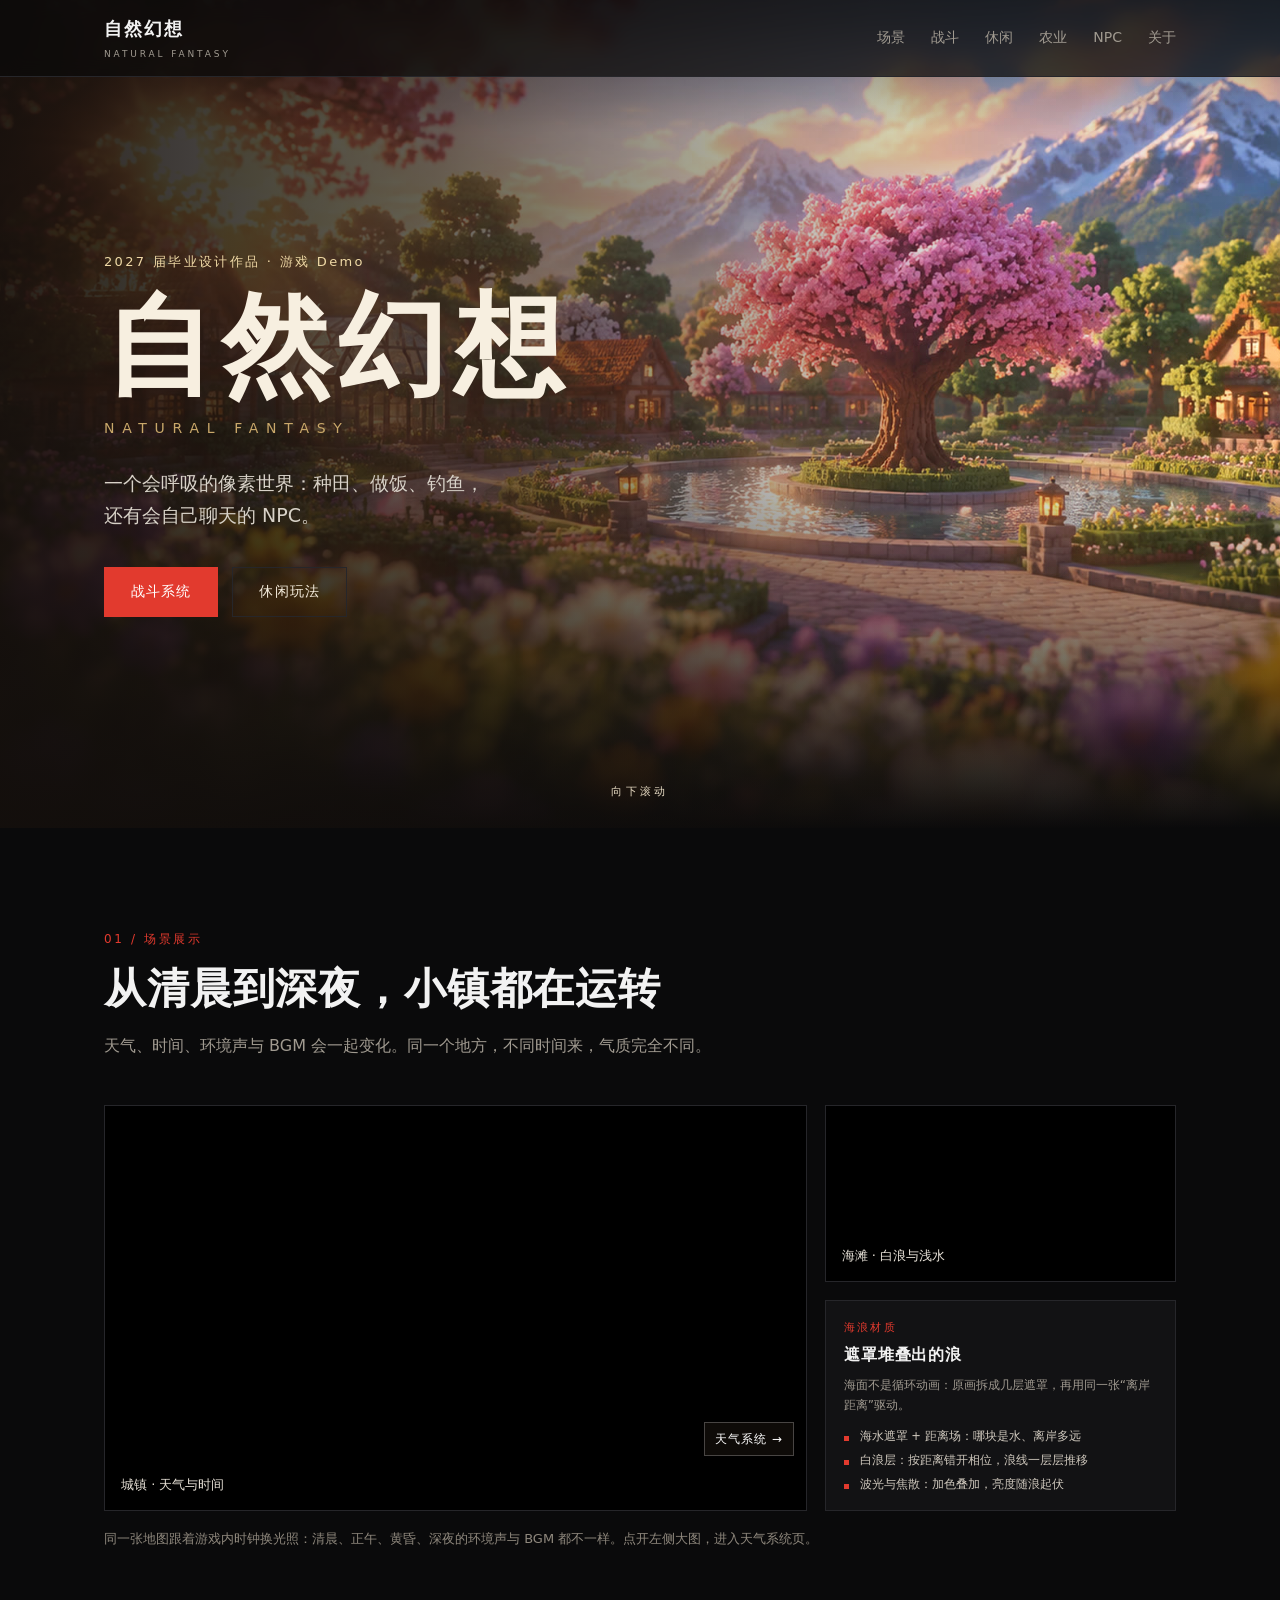
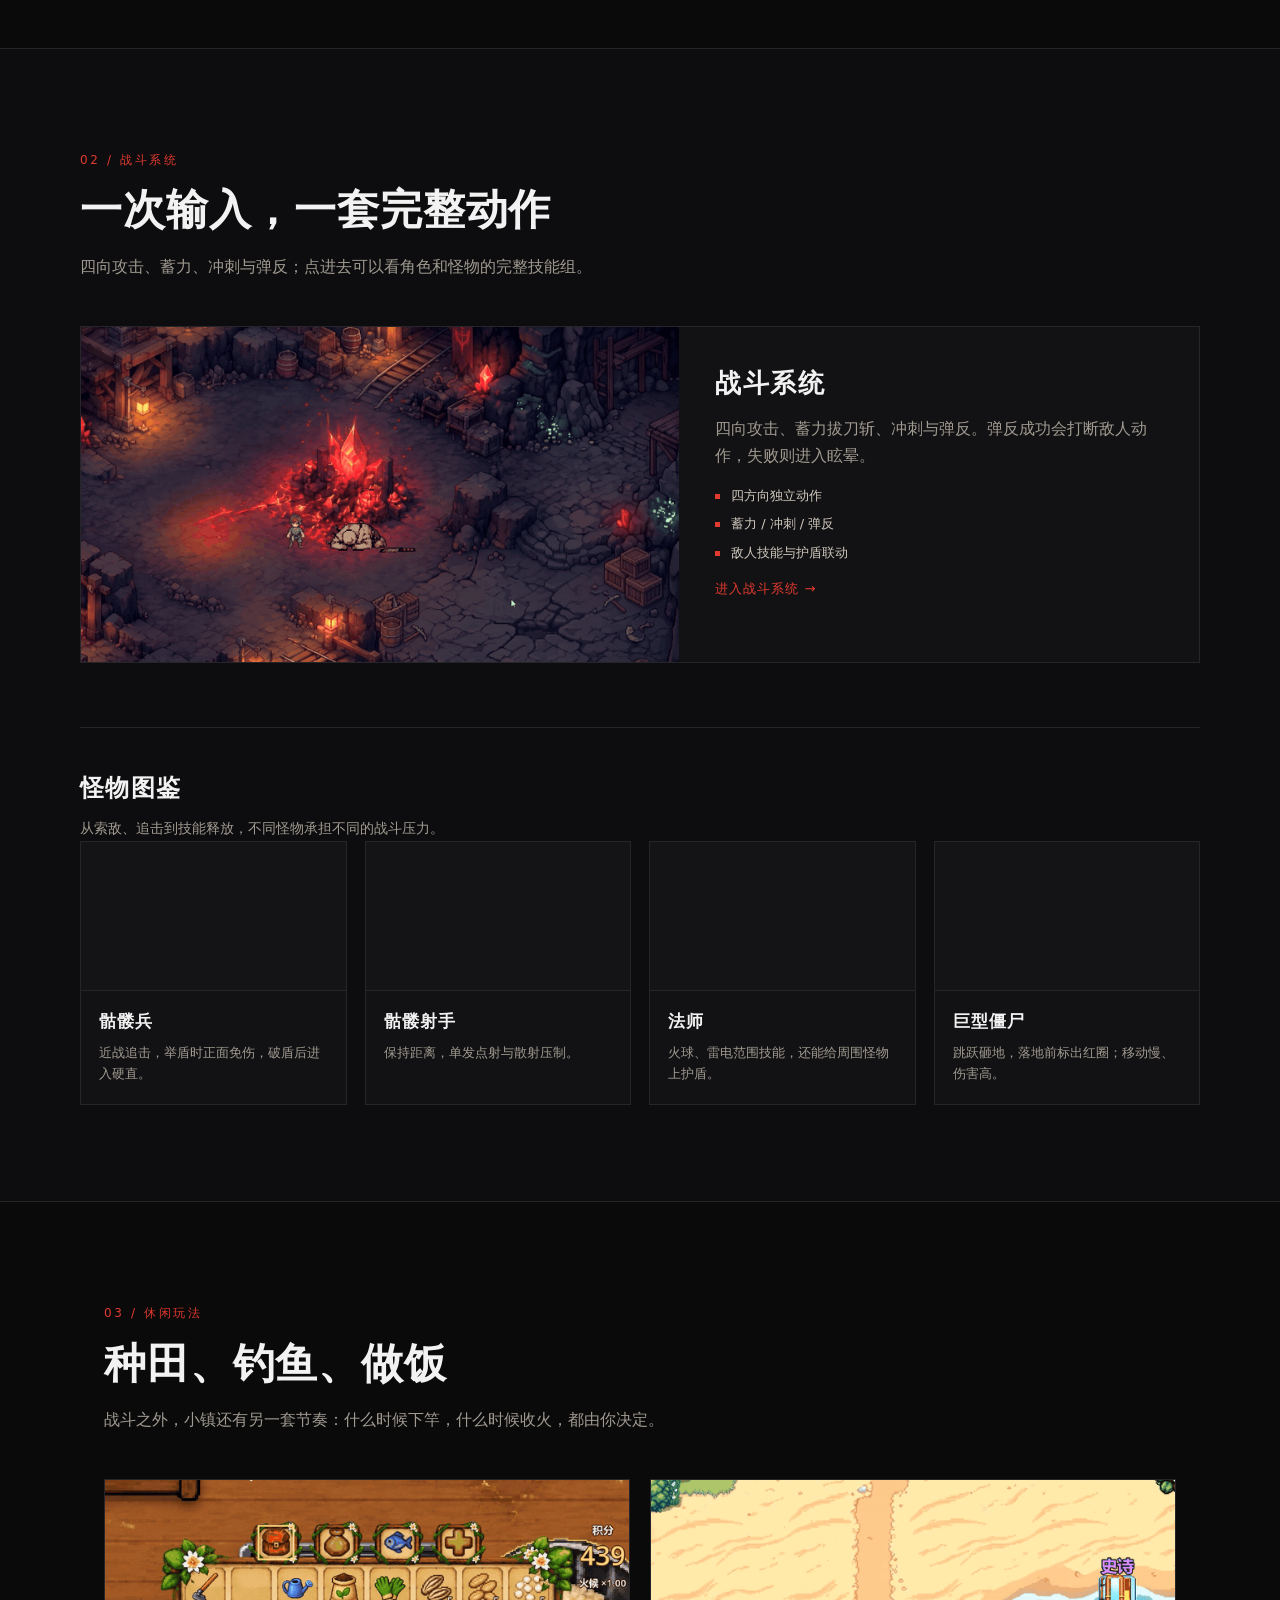
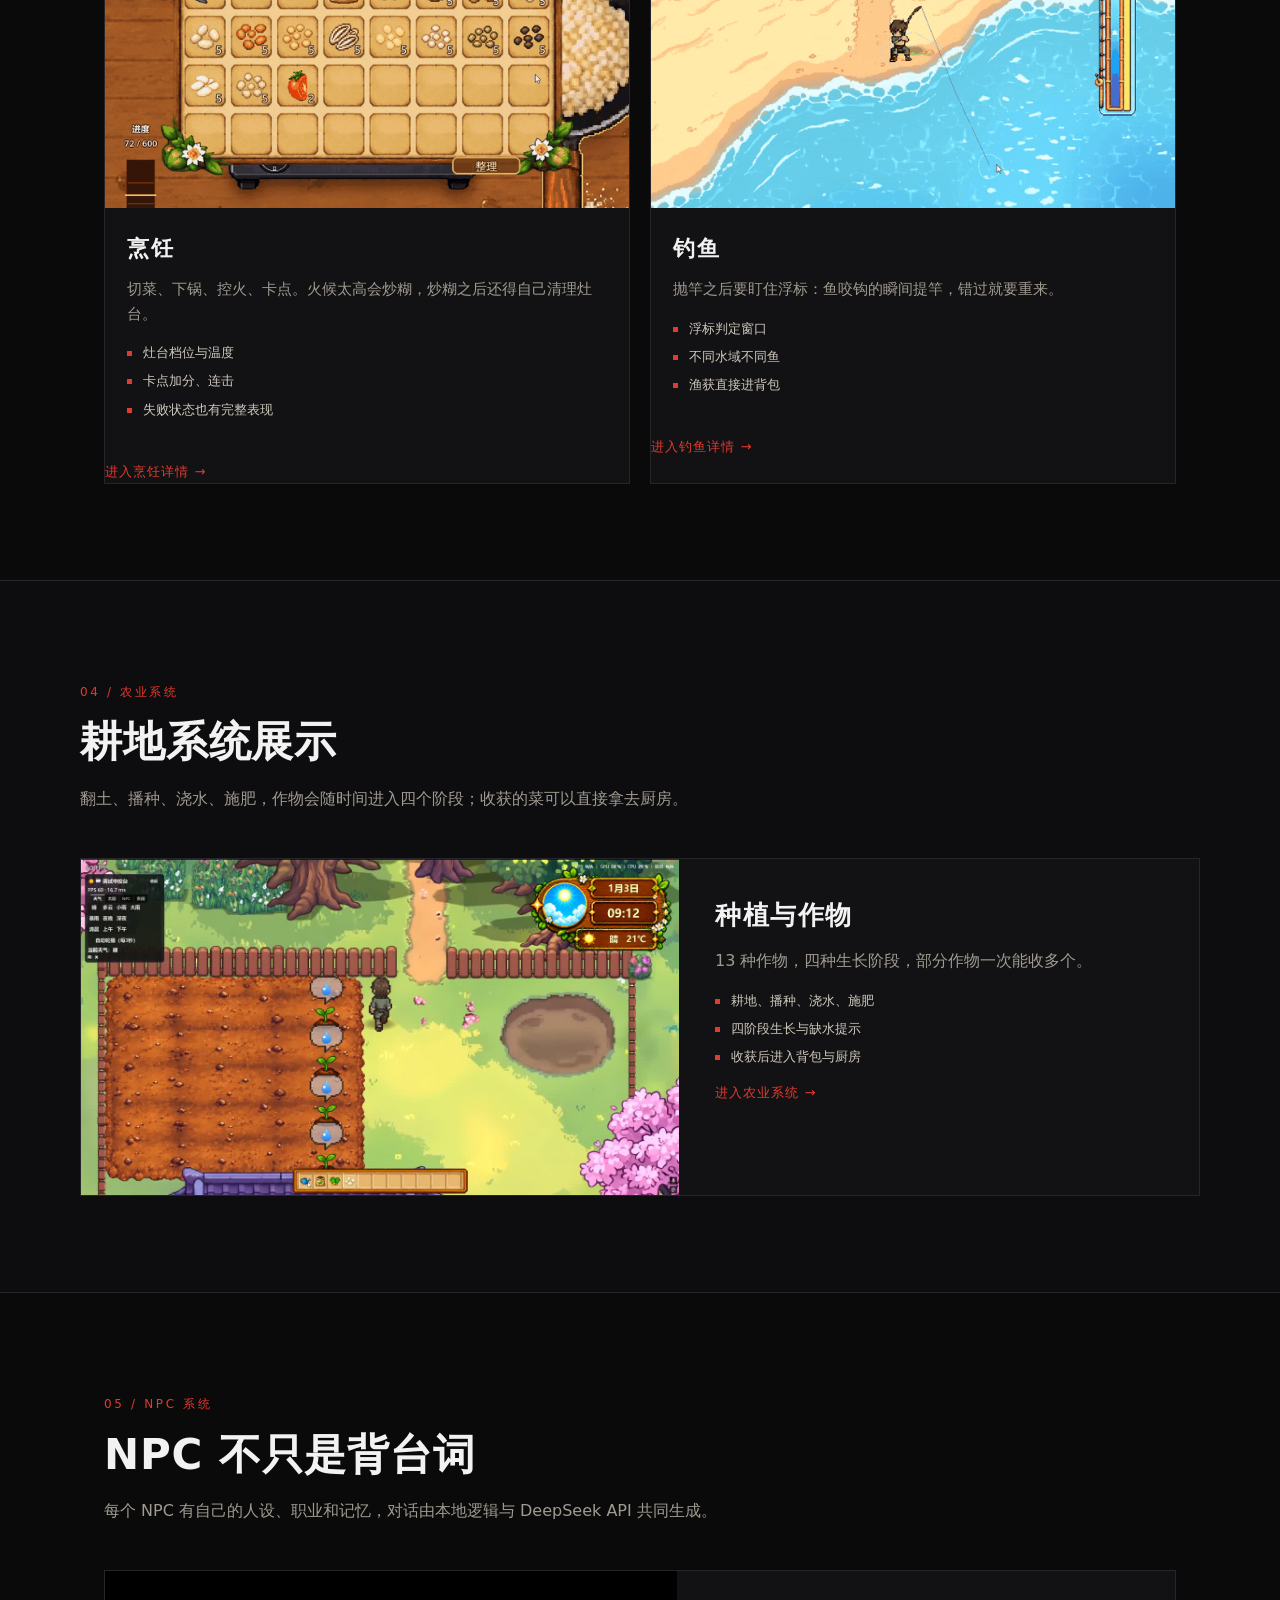
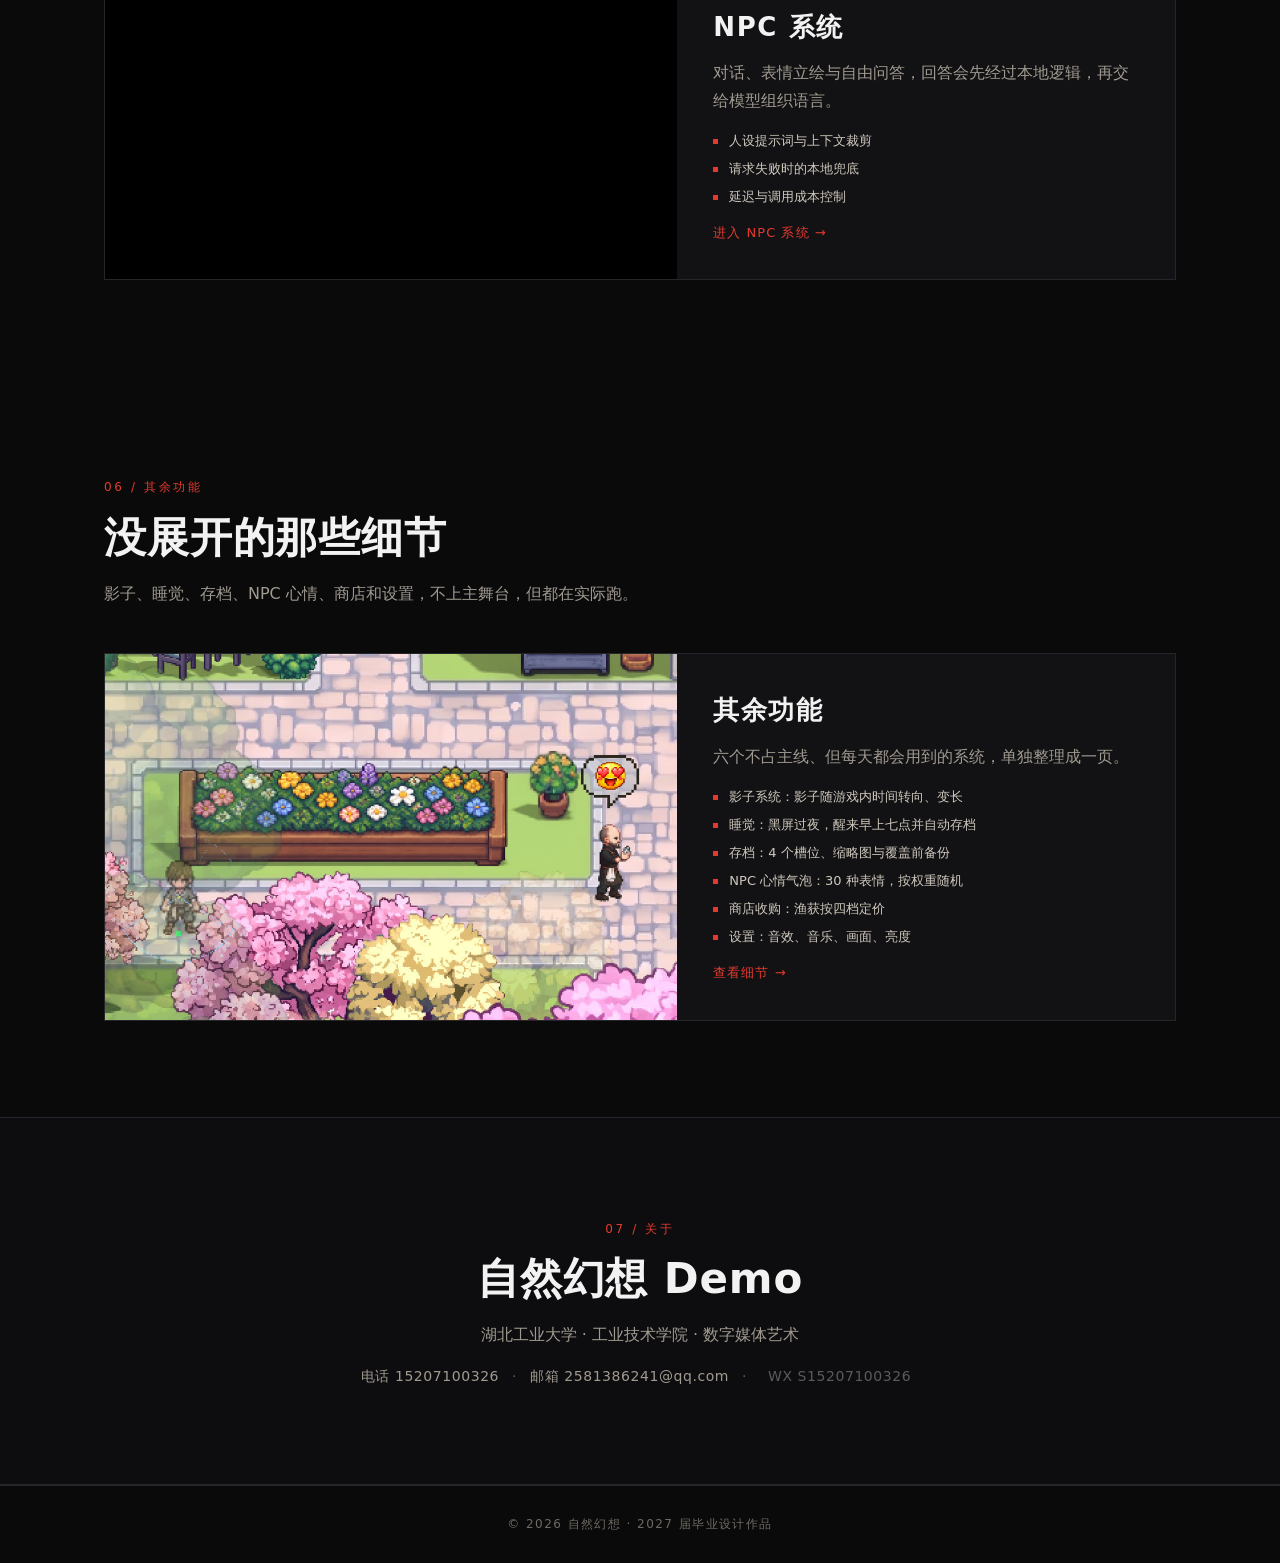
==== commit fc62f0cc: "详情页增加固定返回按钮" ====
--- a/index.html
+++ b/index.html
@@ -4,7 +4,7 @@
 <meta charset="UTF-8">
 <meta name="viewport" content="width=device-width, initial-scale=1.0">
 <title>自然幻想 · 世界与生活</title>
-<link rel="stylesheet" href="assets/style.css?v=60">
+<link rel="stylesheet" href="assets/style.css?v=61">
 </head>
 <body>
 
--- a/assets/style.css
+++ b/assets/style.css
@@ -138,6 +138,9 @@
 .contact span{margin:0 8px;color:#5a5a60}
 .contact a:hover{color:var(--red)}
 .credits{margin-top:16px;color:var(--gold);letter-spacing:.2em}
+.back-fab{position:fixed;left:24px;bottom:24px;z-index:60;display:inline-flex;align-items:center;gap:8px;padding:10px 16px;background:rgba(18,18,20,.92);border:1px solid var(--line);color:var(--text);font-size:13px;letter-spacing:.06em;backdrop-filter:blur(8px);transition:border-color .2s,color .2s}
+.back-fab:hover{border-color:var(--red);color:var(--red)}
+@media (max-width:560px){.back-fab{left:14px;bottom:14px;padding:9px 13px;font-size:12px}}
 .footer{border-top:1px solid var(--line);padding:28px 24px;text-align:center;color:#6f6a62;font-size:12px;letter-spacing:.12em}
 
 .lightbox{position:fixed;inset:0;z-index:100;background:rgba(0,0,0,.9);display:flex;align-items:center;justify-content:center;padding:24px}
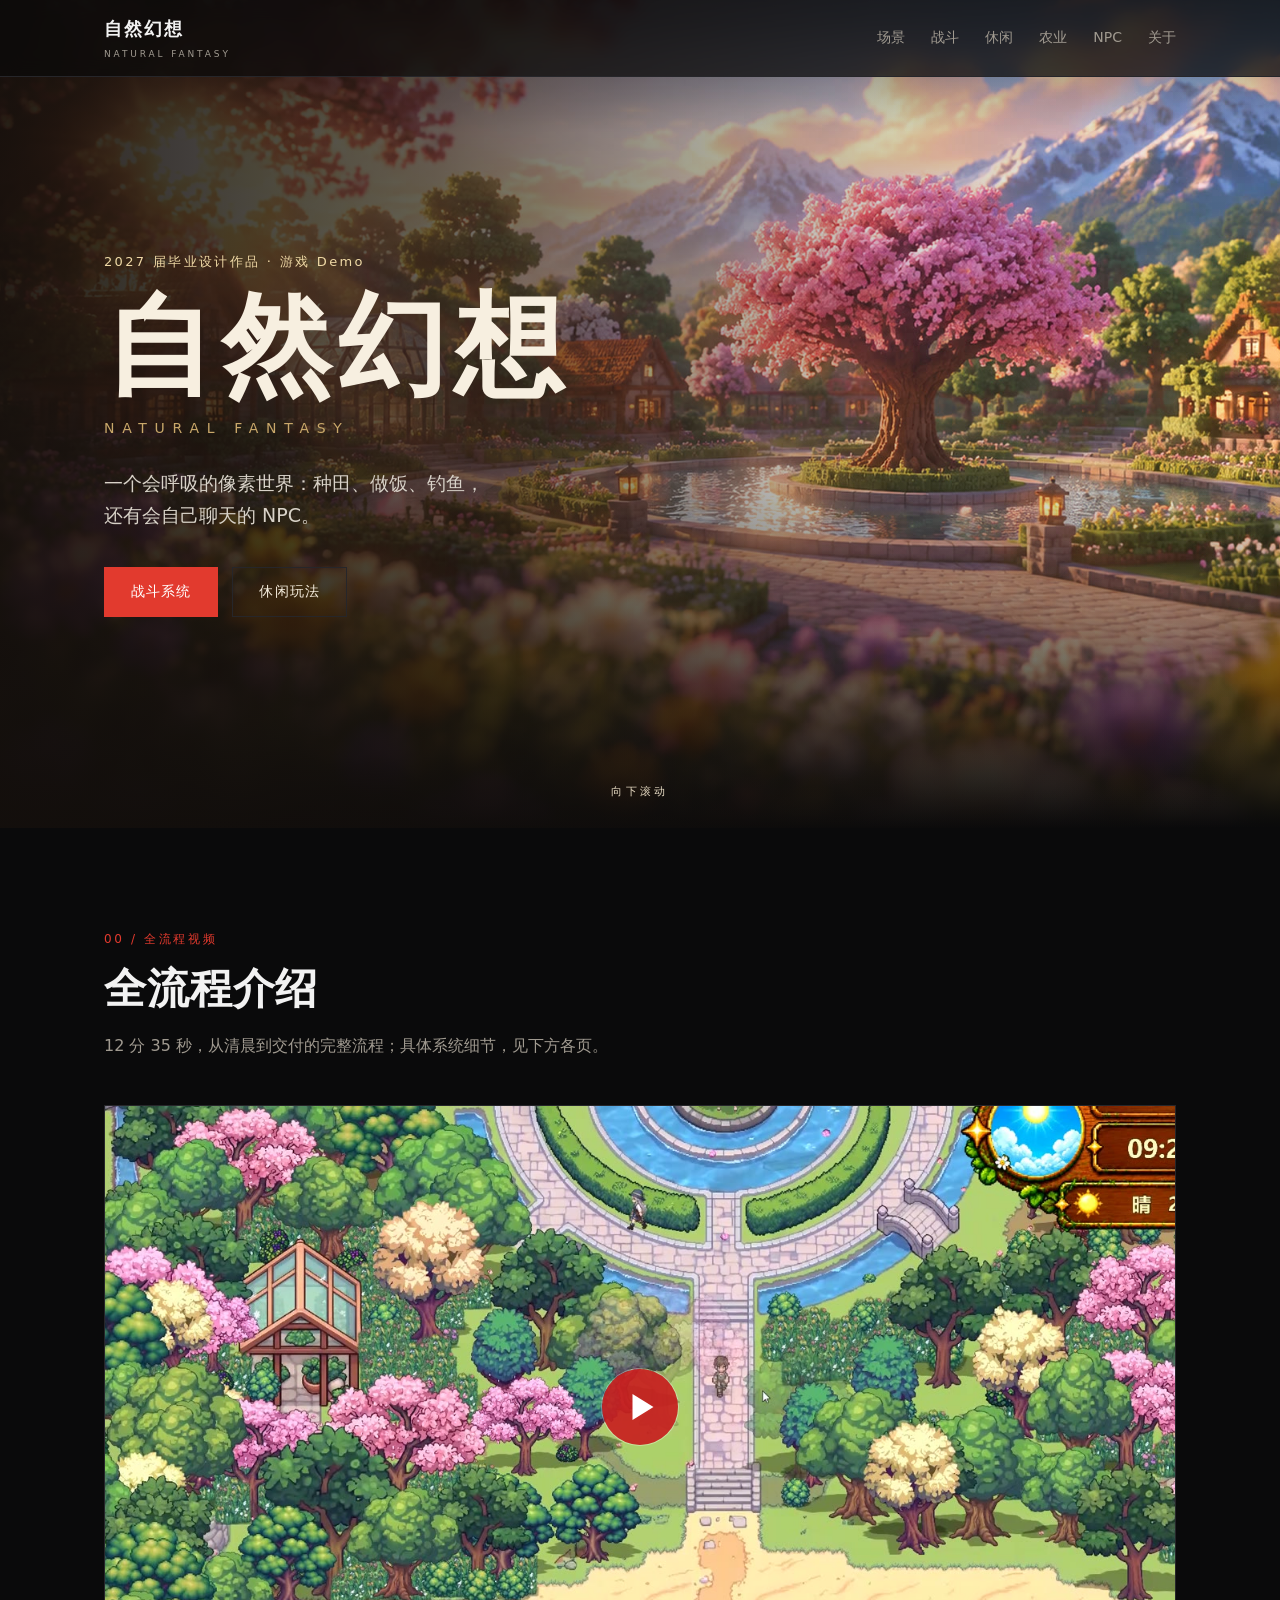
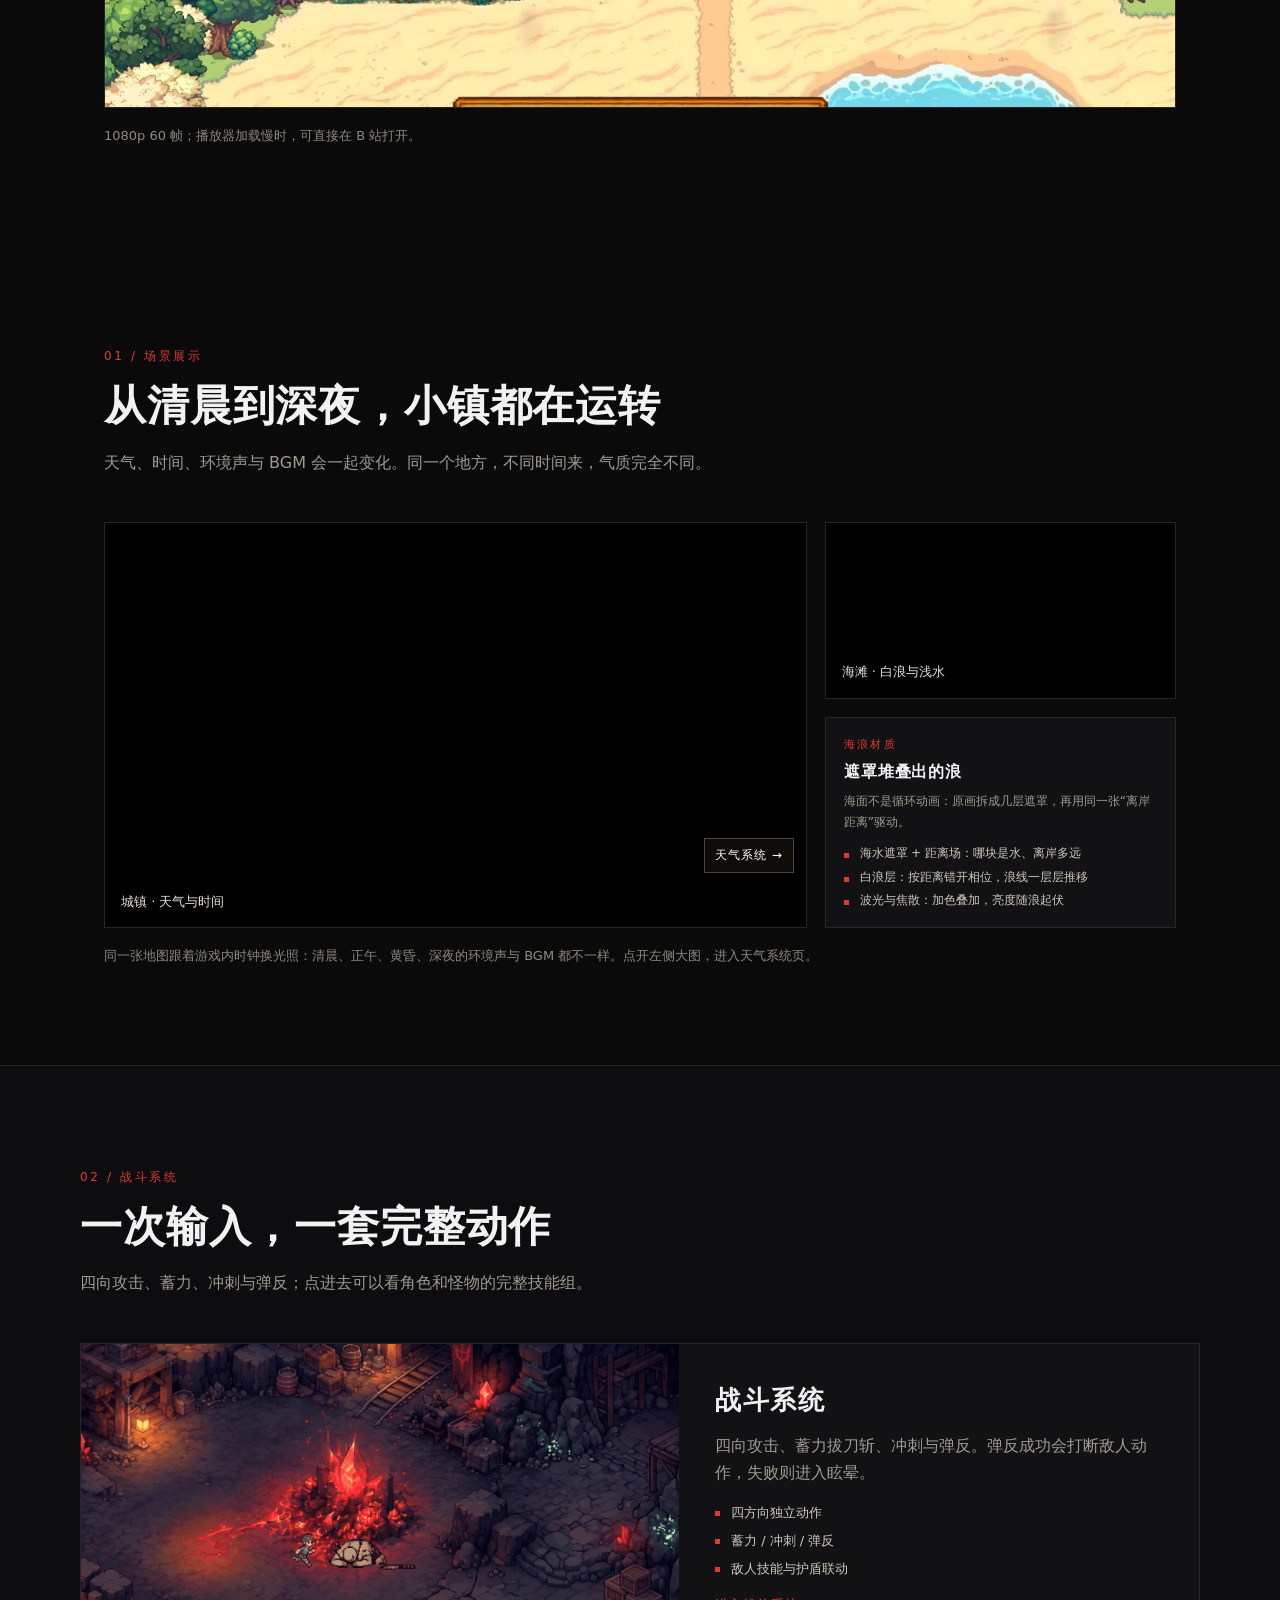
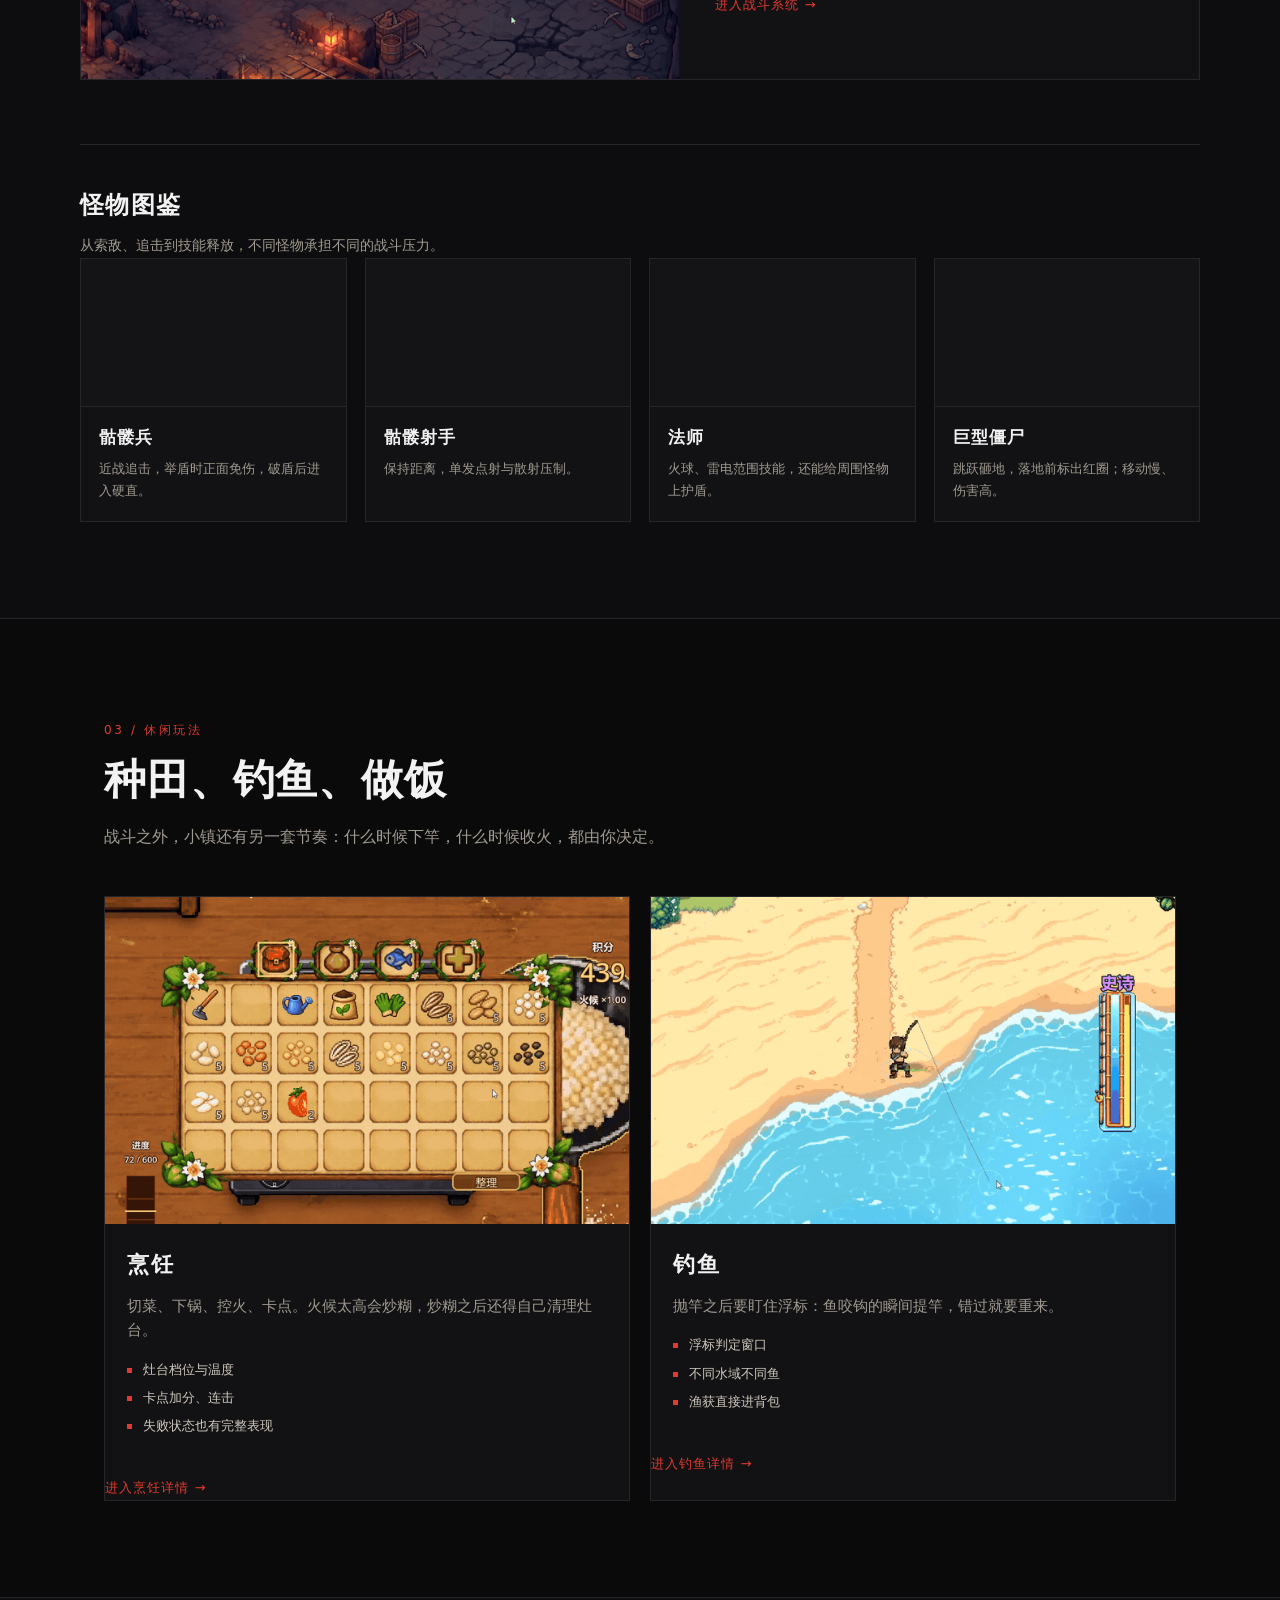
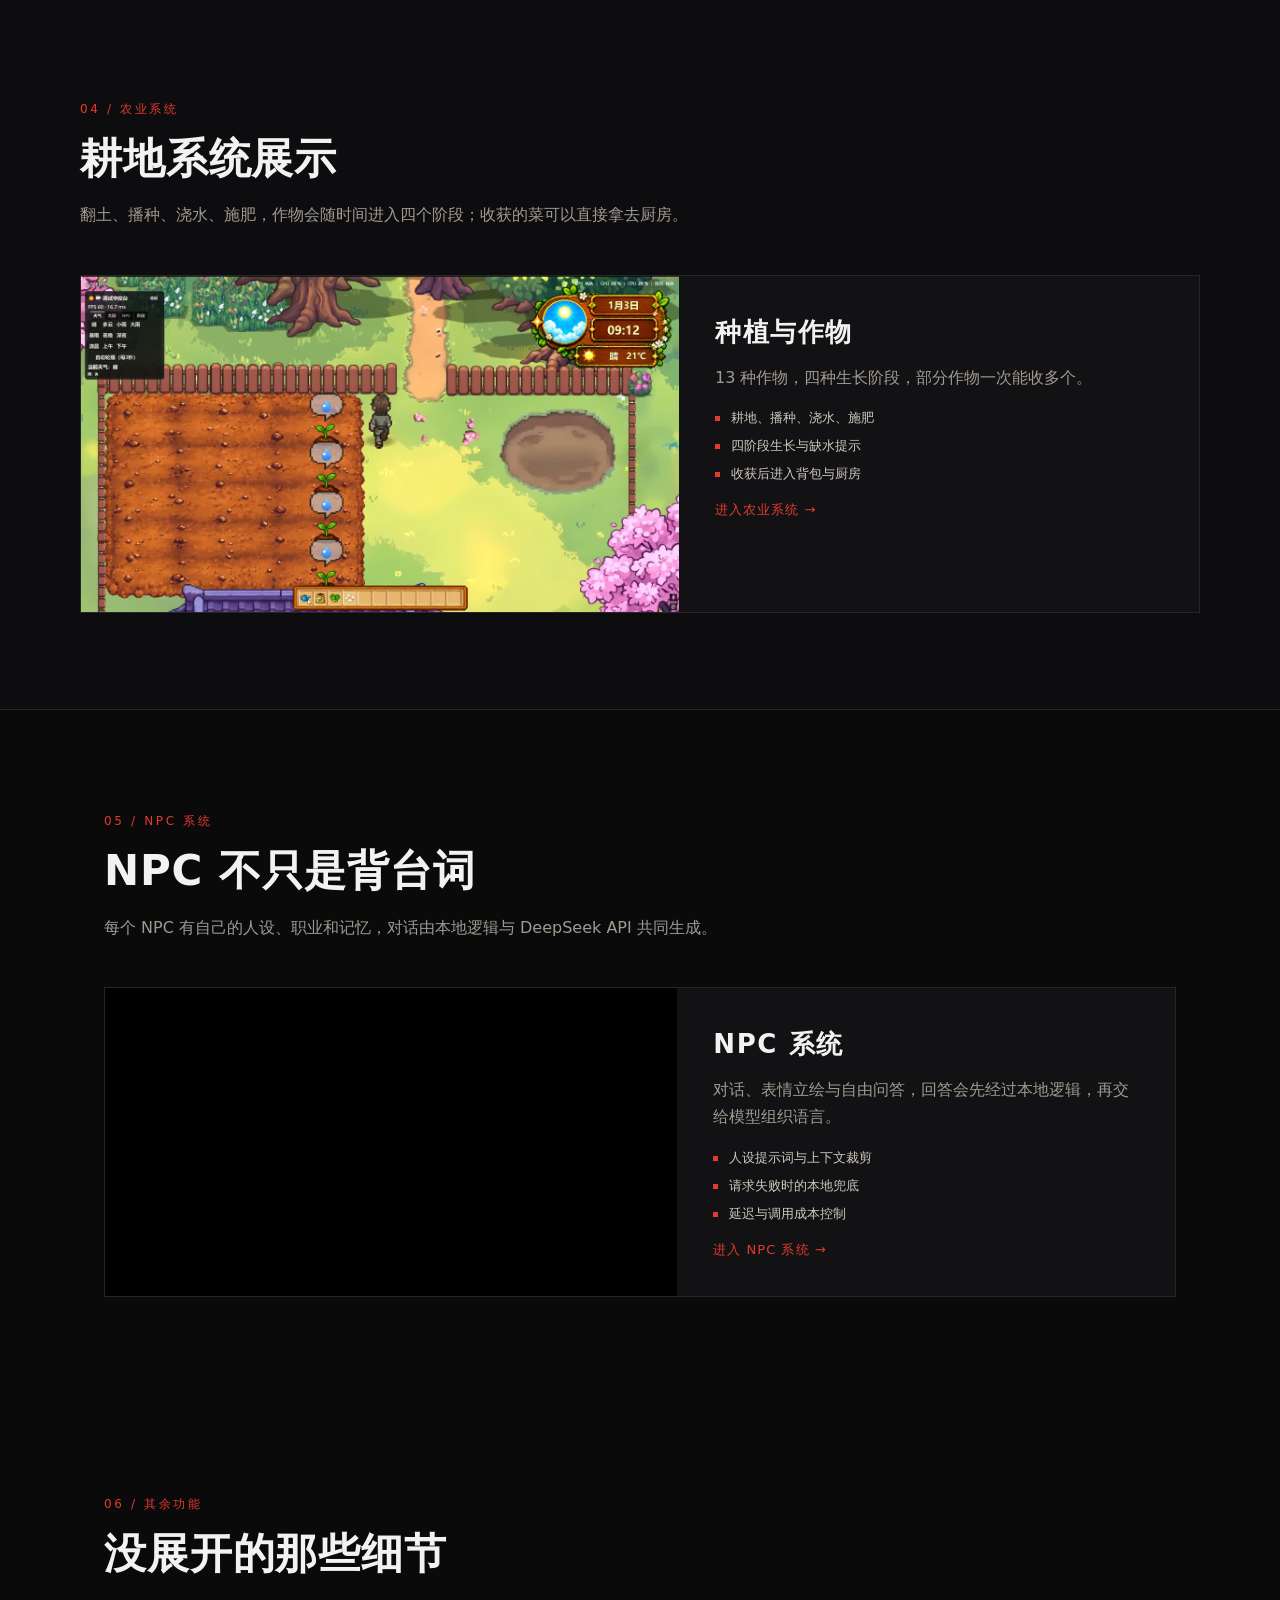
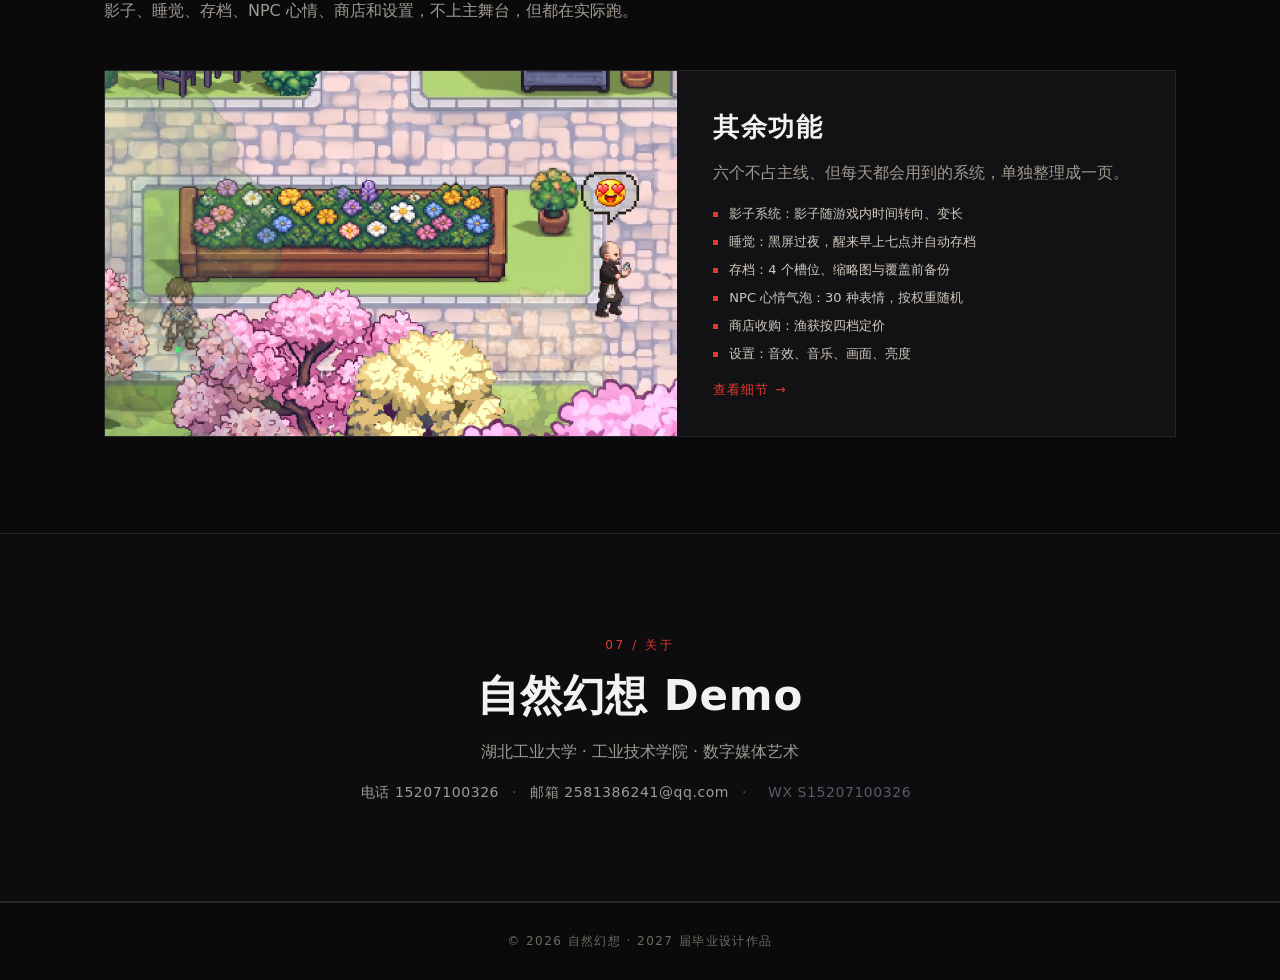
==== commit a09627fe: "首页新增「全流程视频」模块：B 站播放器嵌入 + 封面" ====
--- a/index.html
+++ b/index.html
@@ -4,7 +4,7 @@
 <meta charset="UTF-8">
 <meta name="viewport" content="width=device-width, initial-scale=1.0">
 <title>自然幻想 · 世界与生活</title>
-<link rel="stylesheet" href="assets/style.css?v=61">
+<link rel="stylesheet" href="assets/style.css?v=63">
 </head>
 <body>
 
@@ -36,6 +36,19 @@
     </div>
   </div>
   <div class="hero-scroll">向下滚动</div>
+</section>
+
+<section id="fullplay" class="section">
+  <div class="section-head">
+    <span class="tag">00 / 全流程视频</span>
+    <h2>全流程介绍</h2>
+    <p>12 分 35 秒，从清晨到交付的完整流程；具体系统细节，见下方各页。</p>
+  </div>
+  <div class="video-frame" id="fullplayBox" data-bvid="BV1mYW26zEgY" role="button" tabindex="0" aria-label="播放全流程视频">
+    <img src="assets/img/fullplay_cover.jpg?v=2" alt="自然幻想 Demo 2 全流程演示封面">
+    <span class="video-play" aria-hidden="true"></span>
+  </div>
+  <p class="world-note">1080p 60 帧；播放器加载慢时，可直接<a href="https://www.bilibili.com/video/BV1mYW26zEgY/" target="_blank" rel="noopener">在 B 站打开</a>。</p>
 </section>
 
 <section id="world" class="section">
@@ -253,6 +266,22 @@
   </div>
 </div>
 <script src="assets/image-modal.js"></script>
+<script>
+(function () {
+  var box = document.getElementById('fullplayBox');
+  if (!box) return;
+  function play() {
+    var bv = box.getAttribute('data-bvid');
+    box.innerHTML = '<iframe src="https://player.bilibili.com/player.html?bvid=' + bv +
+      '&page=1&high_quality=1&danmaku=0&autoplay=1" title="自然幻想 Demo 2 全流程演示" scrolling="no" frameborder="0" allowfullscreen="true"></iframe>';
+    box.style.cursor = 'default';
+  }
+  box.addEventListener('click', play);
+  box.addEventListener('keydown', function (e) {
+    if (e.key === 'Enter' || e.key === ' ') { e.preventDefault(); play(); }
+  });
+})();
+</script>
 </body>
 </html>
 
--- a/assets/style.css
+++ b/assets/style.css
@@ -50,6 +50,13 @@
 .tag{display:inline-block;color:var(--red);font-size:12px;letter-spacing:.22em;margin-bottom:14px}
 h2{font-size:clamp(28px,3.4vw,42px);line-height:1.25;letter-spacing:.02em}
 .section-head p{margin-top:16px;color:var(--grey)}
+.video-frame{position:relative;width:100%;aspect-ratio:16/9;border:1px solid var(--line);background:#000;overflow:hidden}
+.video-frame iframe{position:absolute;inset:0;width:100%;height:100%;border:0;display:block}
+.video-frame{cursor:pointer}
+.video-frame img{position:absolute;inset:0;width:100%;height:100%;object-fit:cover;display:block}
+.video-play{position:absolute;left:50%;top:50%;transform:translate(-50%,-50%);width:76px;height:76px;border-radius:50%;background:rgba(200,32,32,.92);box-shadow:0 0 0 1px rgba(255,255,255,.35);z-index:2;transition:transform .2s,background .2s}
+.video-play::after{content:"";position:absolute;left:54%;top:50%;transform:translate(-50%,-50%);border-style:solid;border-width:13px 0 13px 21px;border-color:transparent transparent transparent #fff}
+.video-frame:hover .video-play{transform:translate(-50%,-50%) scale(1.06);background:rgba(225,38,38,.98)}
 
 .world-grid{display:grid;grid-template-columns:2fr 1fr;gap:18px}
 .shot{position:relative;overflow:hidden;border:1px solid var(--line);background:#000}
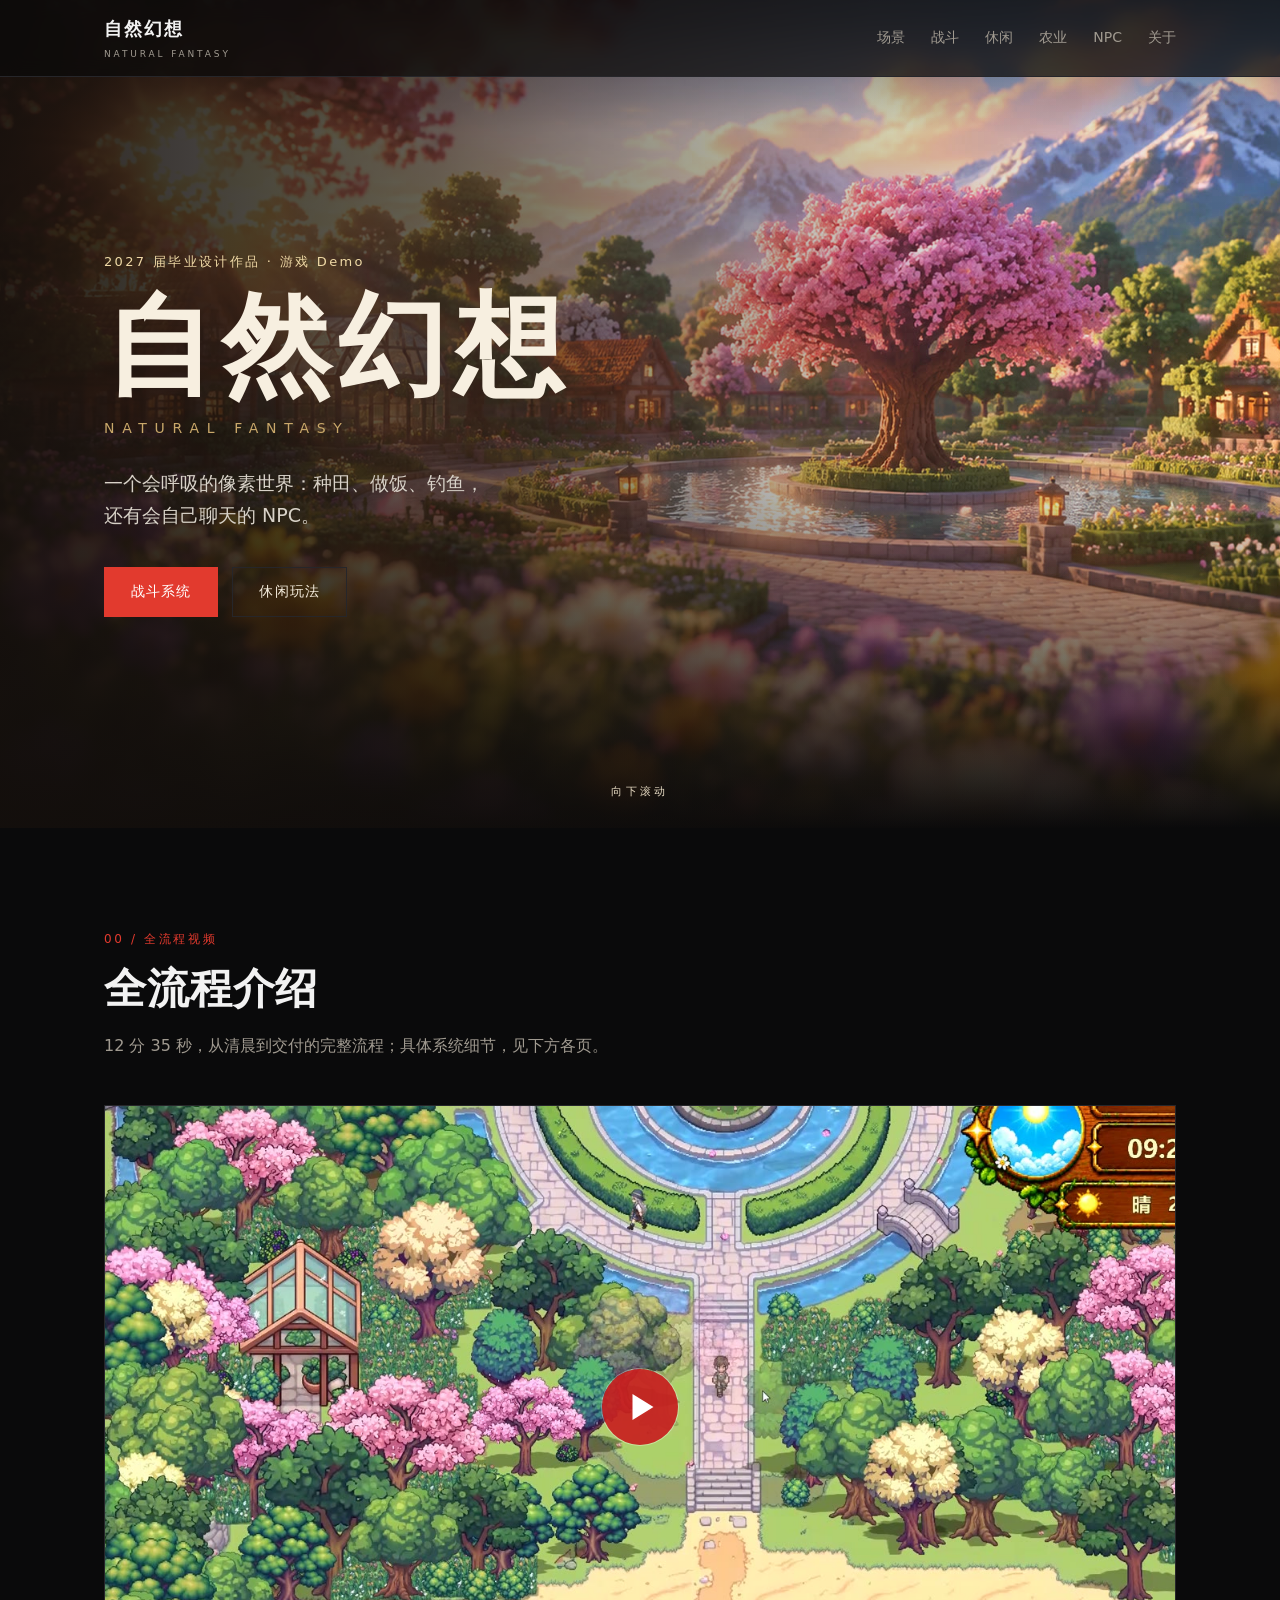
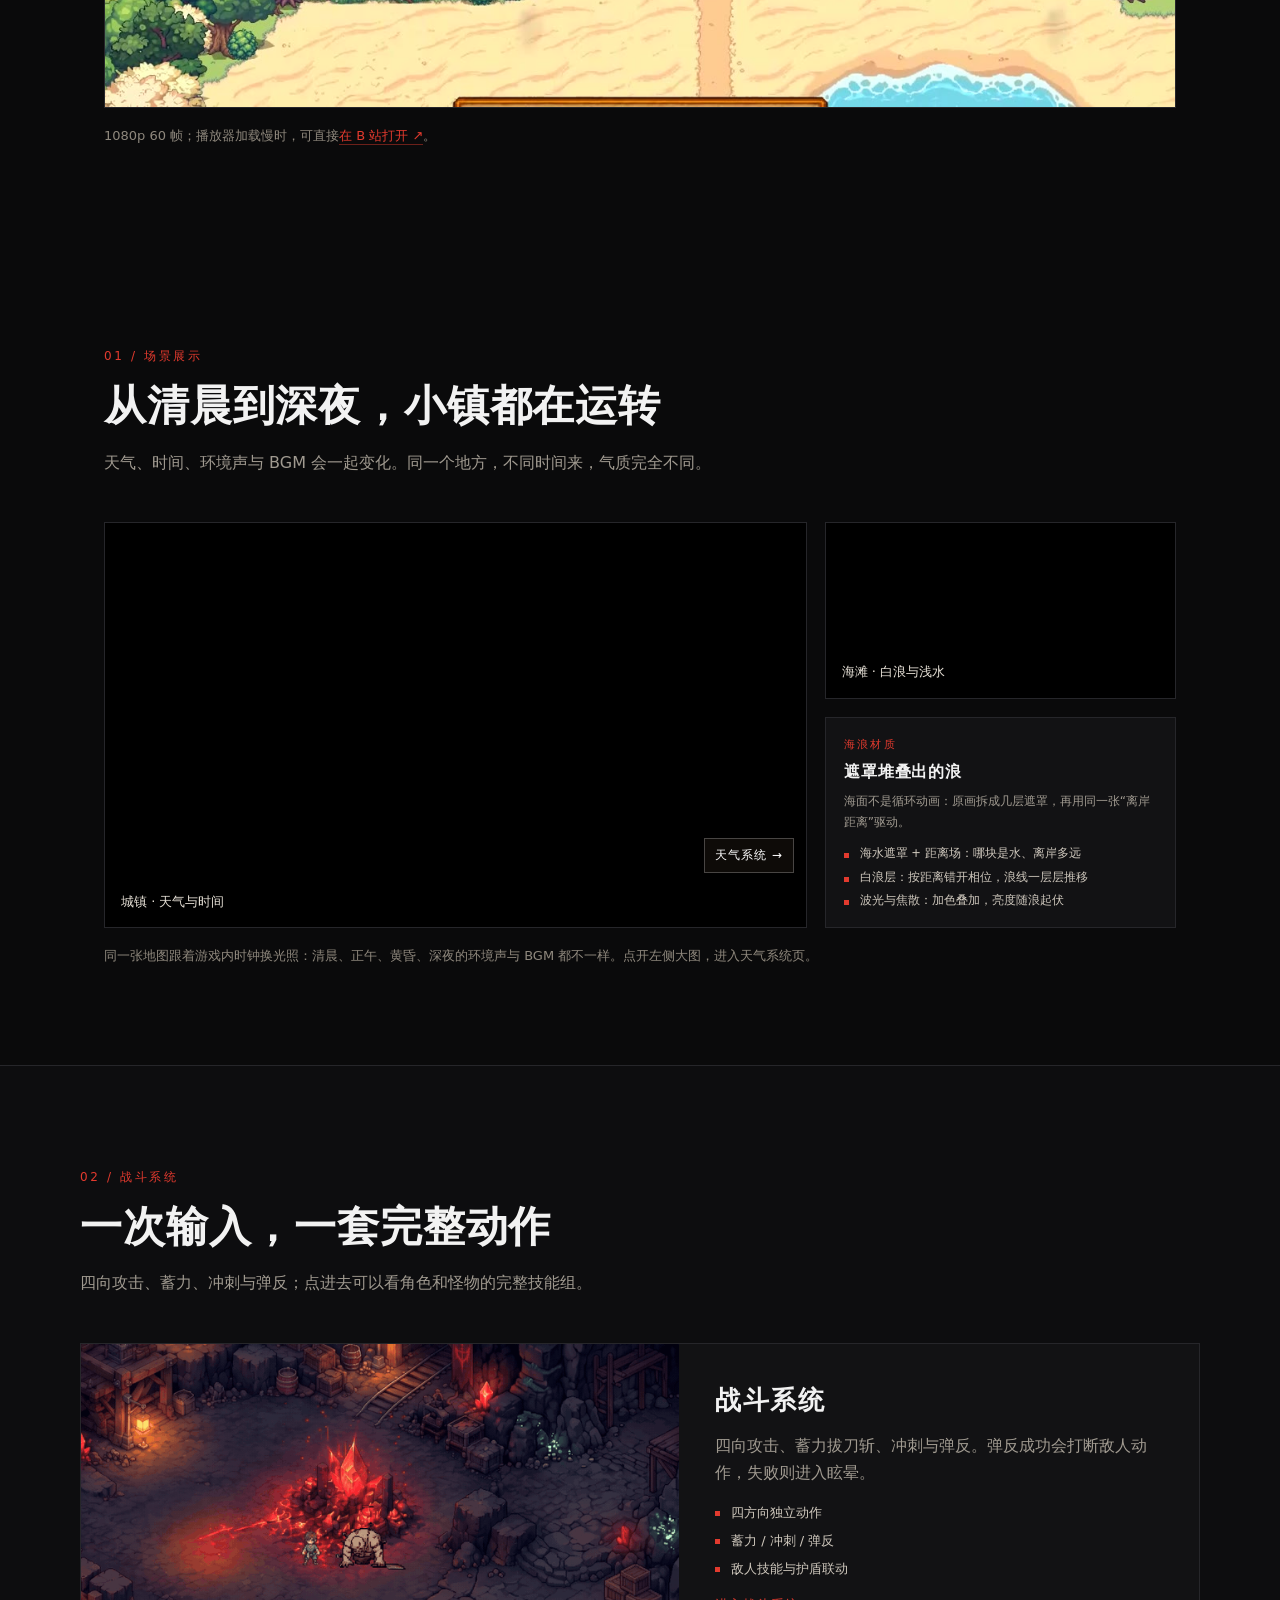
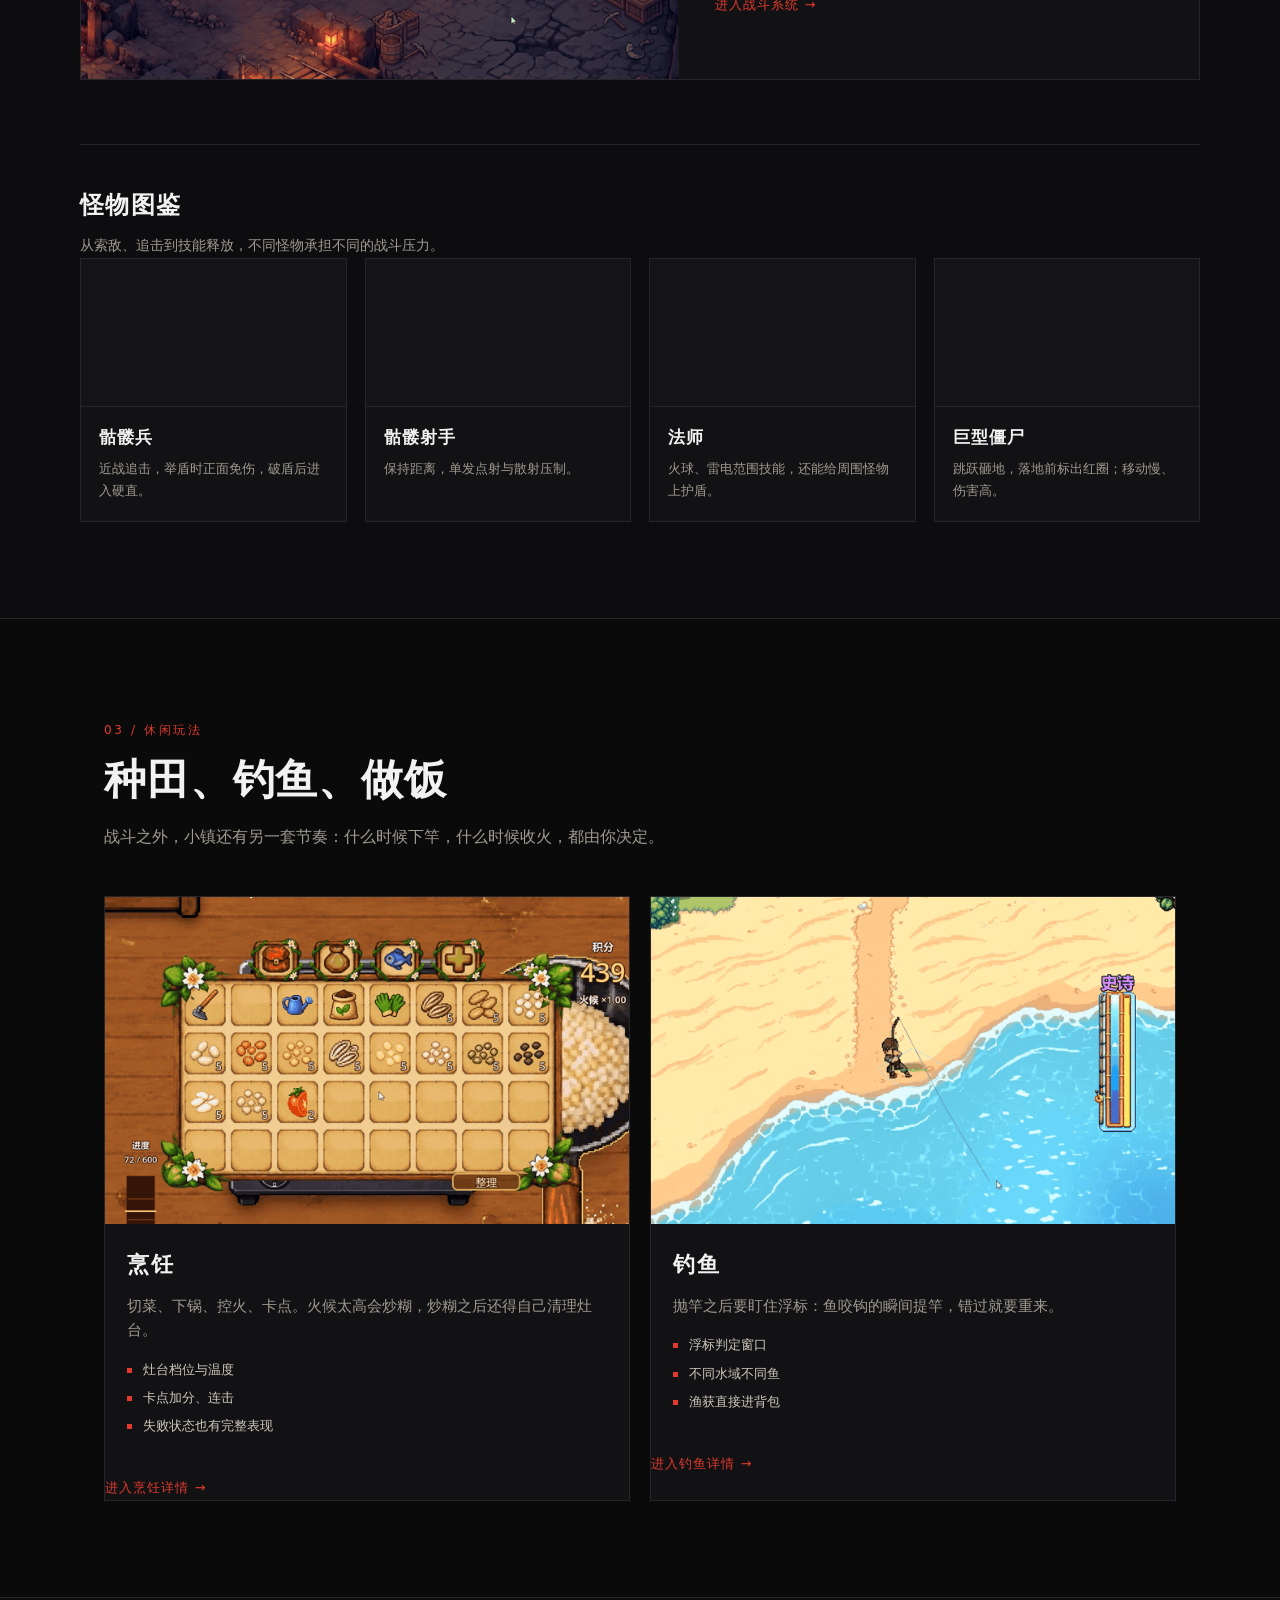
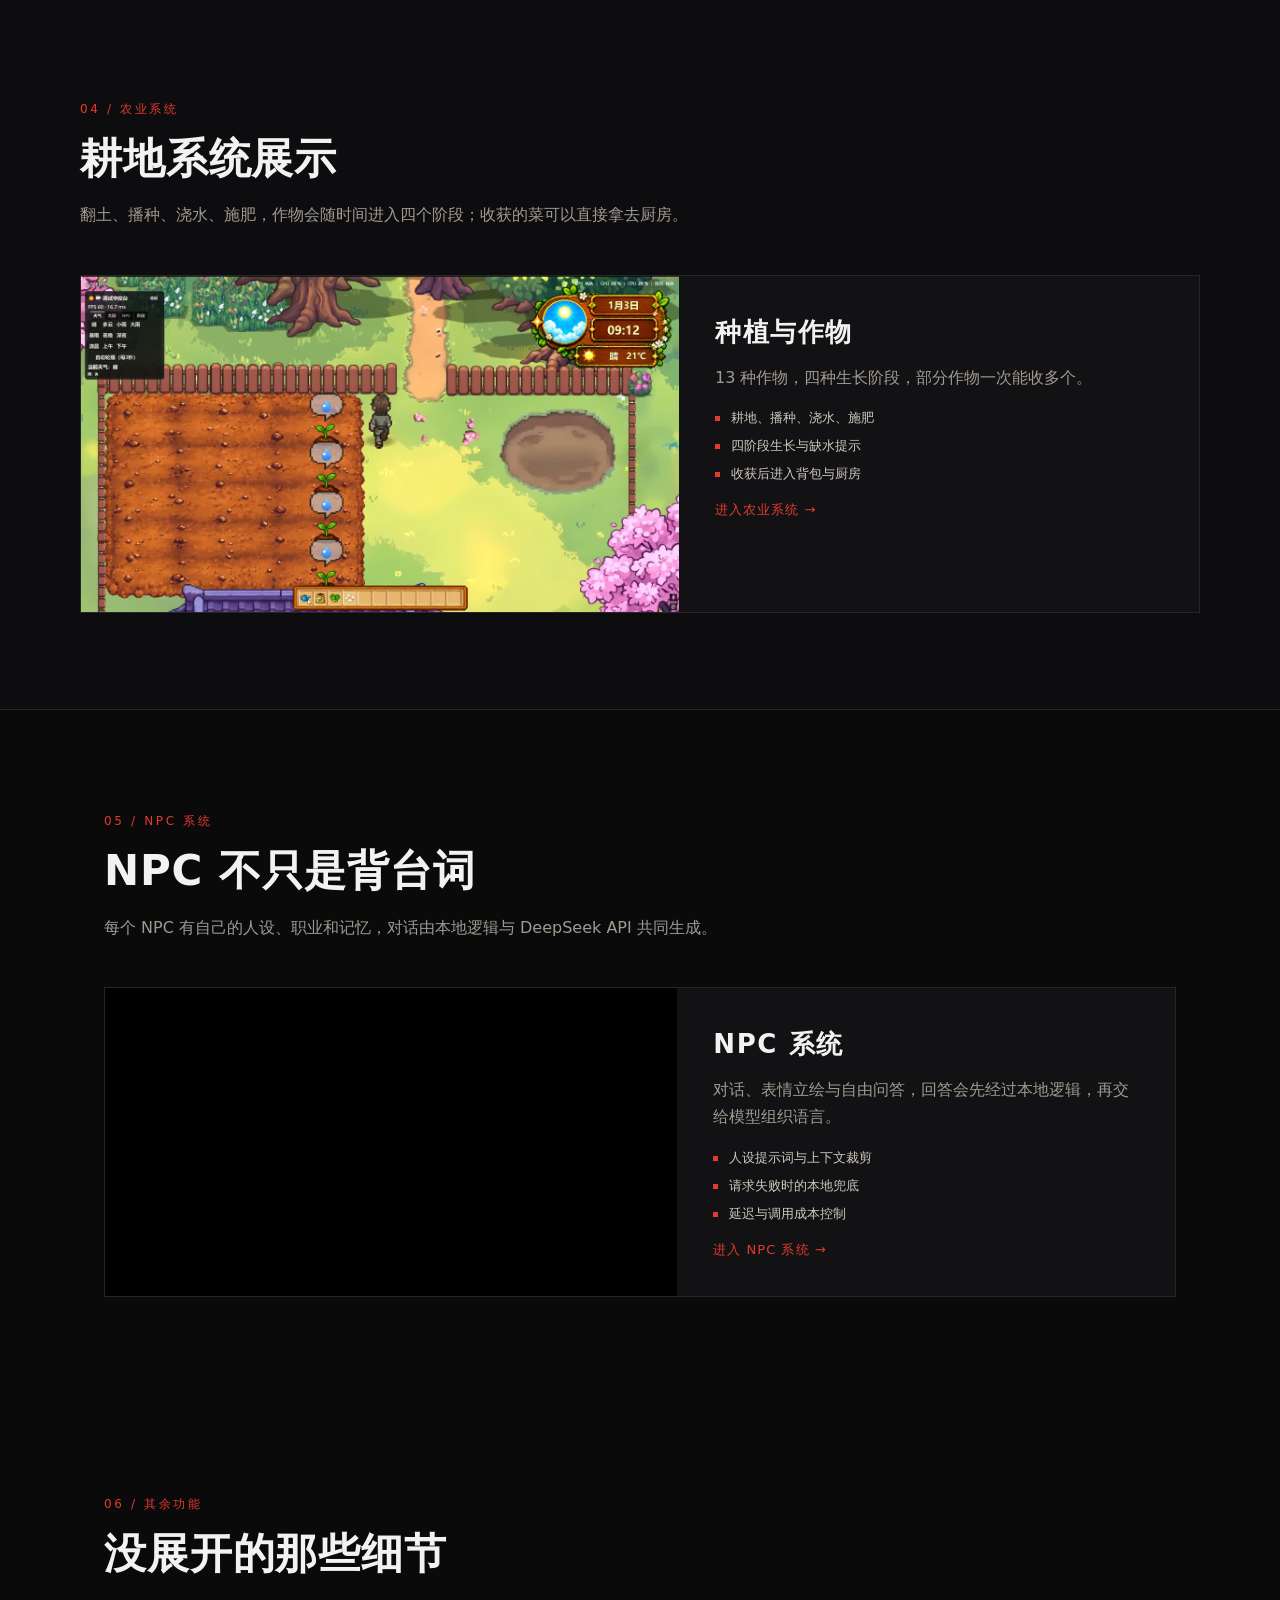
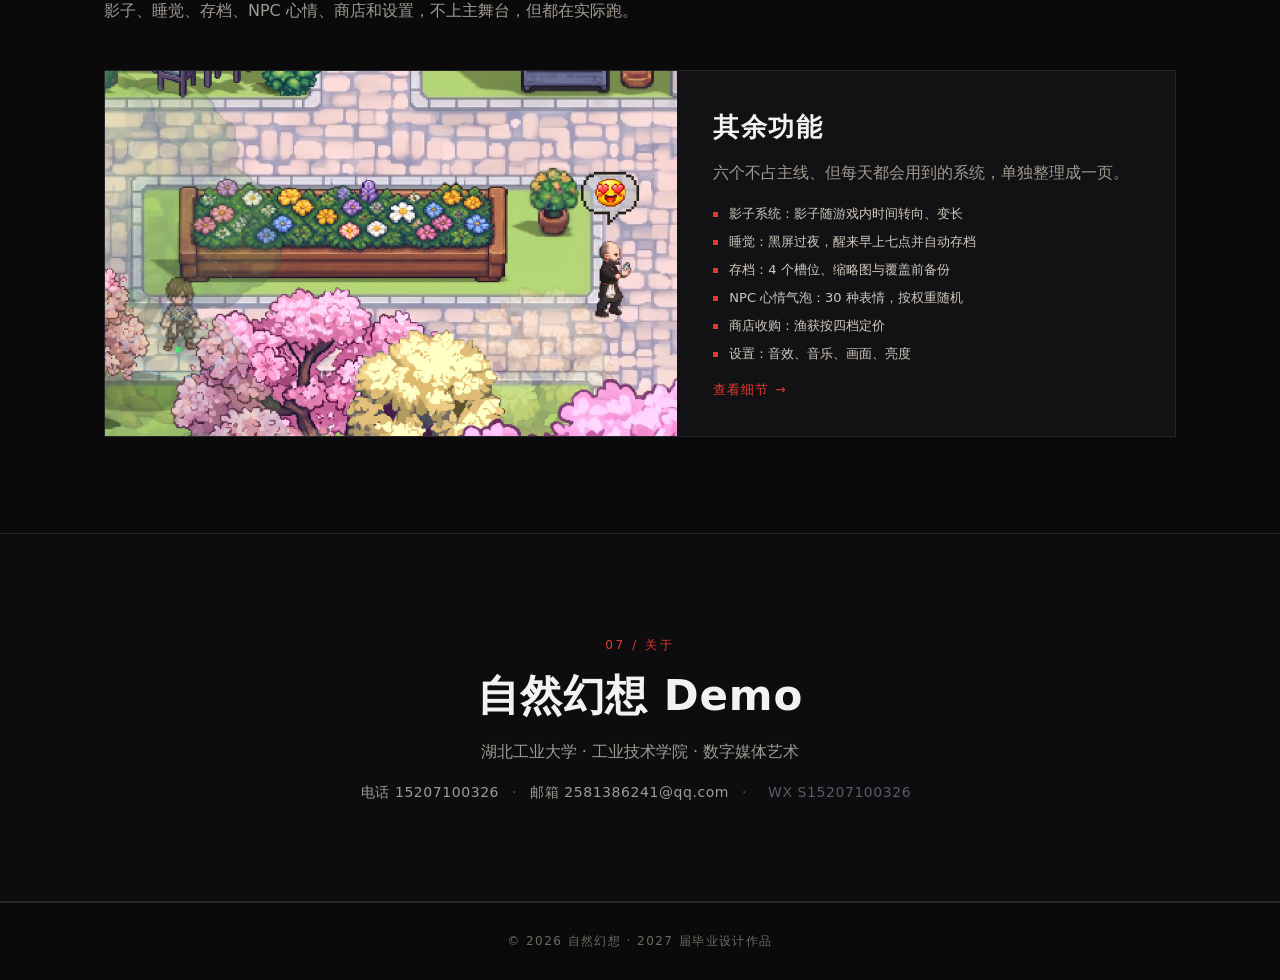
==== commit 4e0046b5: "首页视频说明加 B 站跳转链接并高亮" ====
--- a/index.html
+++ b/index.html
@@ -4,7 +4,7 @@
 <meta charset="UTF-8">
 <meta name="viewport" content="width=device-width, initial-scale=1.0">
 <title>自然幻想 · 世界与生活</title>
-<link rel="stylesheet" href="assets/style.css?v=63">
+<link rel="stylesheet" href="assets/style.css?v=64">
 </head>
 <body>
 
@@ -48,7 +48,7 @@
     <img src="assets/img/fullplay_cover.jpg?v=2" alt="自然幻想 Demo 2 全流程演示封面">
     <span class="video-play" aria-hidden="true"></span>
   </div>
-  <p class="world-note">1080p 60 帧；播放器加载慢时，可直接<a href="https://www.bilibili.com/video/BV1mYW26zEgY/" target="_blank" rel="noopener">在 B 站打开</a>。</p>
+  <p class="world-note">1080p 60 帧；播放器加载慢时，可直接<a href="https://www.bilibili.com/video/BV1mYW26zEgY/" target="_blank" rel="noopener">在 B 站打开 ↗</a>。</p>
 </section>
 
 <section id="world" class="section">
--- a/assets/style.css
+++ b/assets/style.css
@@ -77,6 +77,8 @@
 .play-badge{position:absolute;left:50%;top:50%;transform:translate(-50%,-50%);display:flex;align-items:center;gap:9px;padding:10px 16px;background:rgba(20,15,12,.74);border:1px solid rgba(255,255,255,.28);color:#fff;font-size:13px;letter-spacing:.1em;pointer-events:none}
 .play-badge::before{content:"";width:0;height:0;border-left:10px solid #fff;border-top:6px solid transparent;border-bottom:6px solid transparent}
 .world-note{margin-top:16px;font-size:13px;color:#8f887d;line-height:1.9}
+.world-note a{color:var(--red);border-bottom:1px solid rgba(226,58,46,.45);padding-bottom:1px;transition:color .2s,border-color .2s}
+.world-note a:hover{color:#ff6a5d;border-color:#ff6a5d}
 .shot:hover img{transform:scale(1.03)}
 .shot figcaption{position:absolute;left:0;right:0;bottom:0;padding:14px 16px;font-size:13px;color:#e6e0d6;background:linear-gradient(0deg,rgba(0,0,0,.8),transparent)}
 
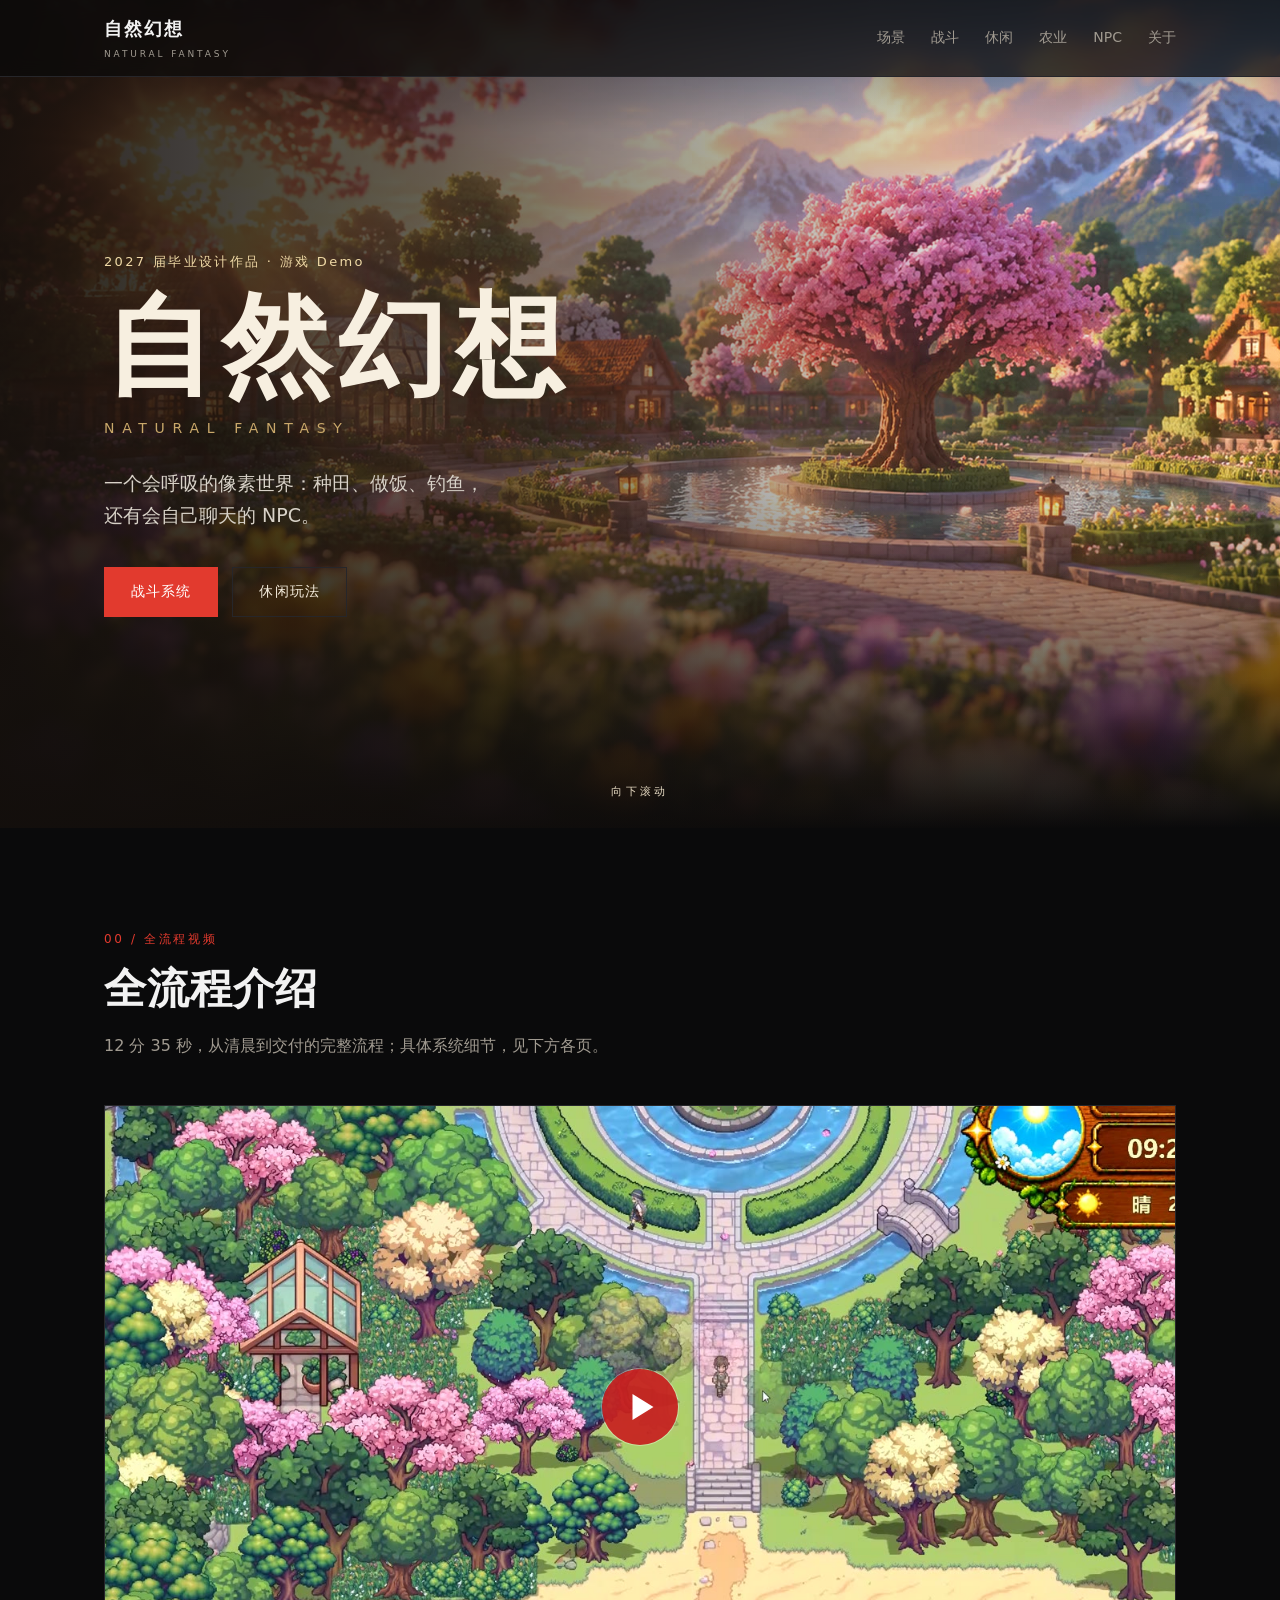
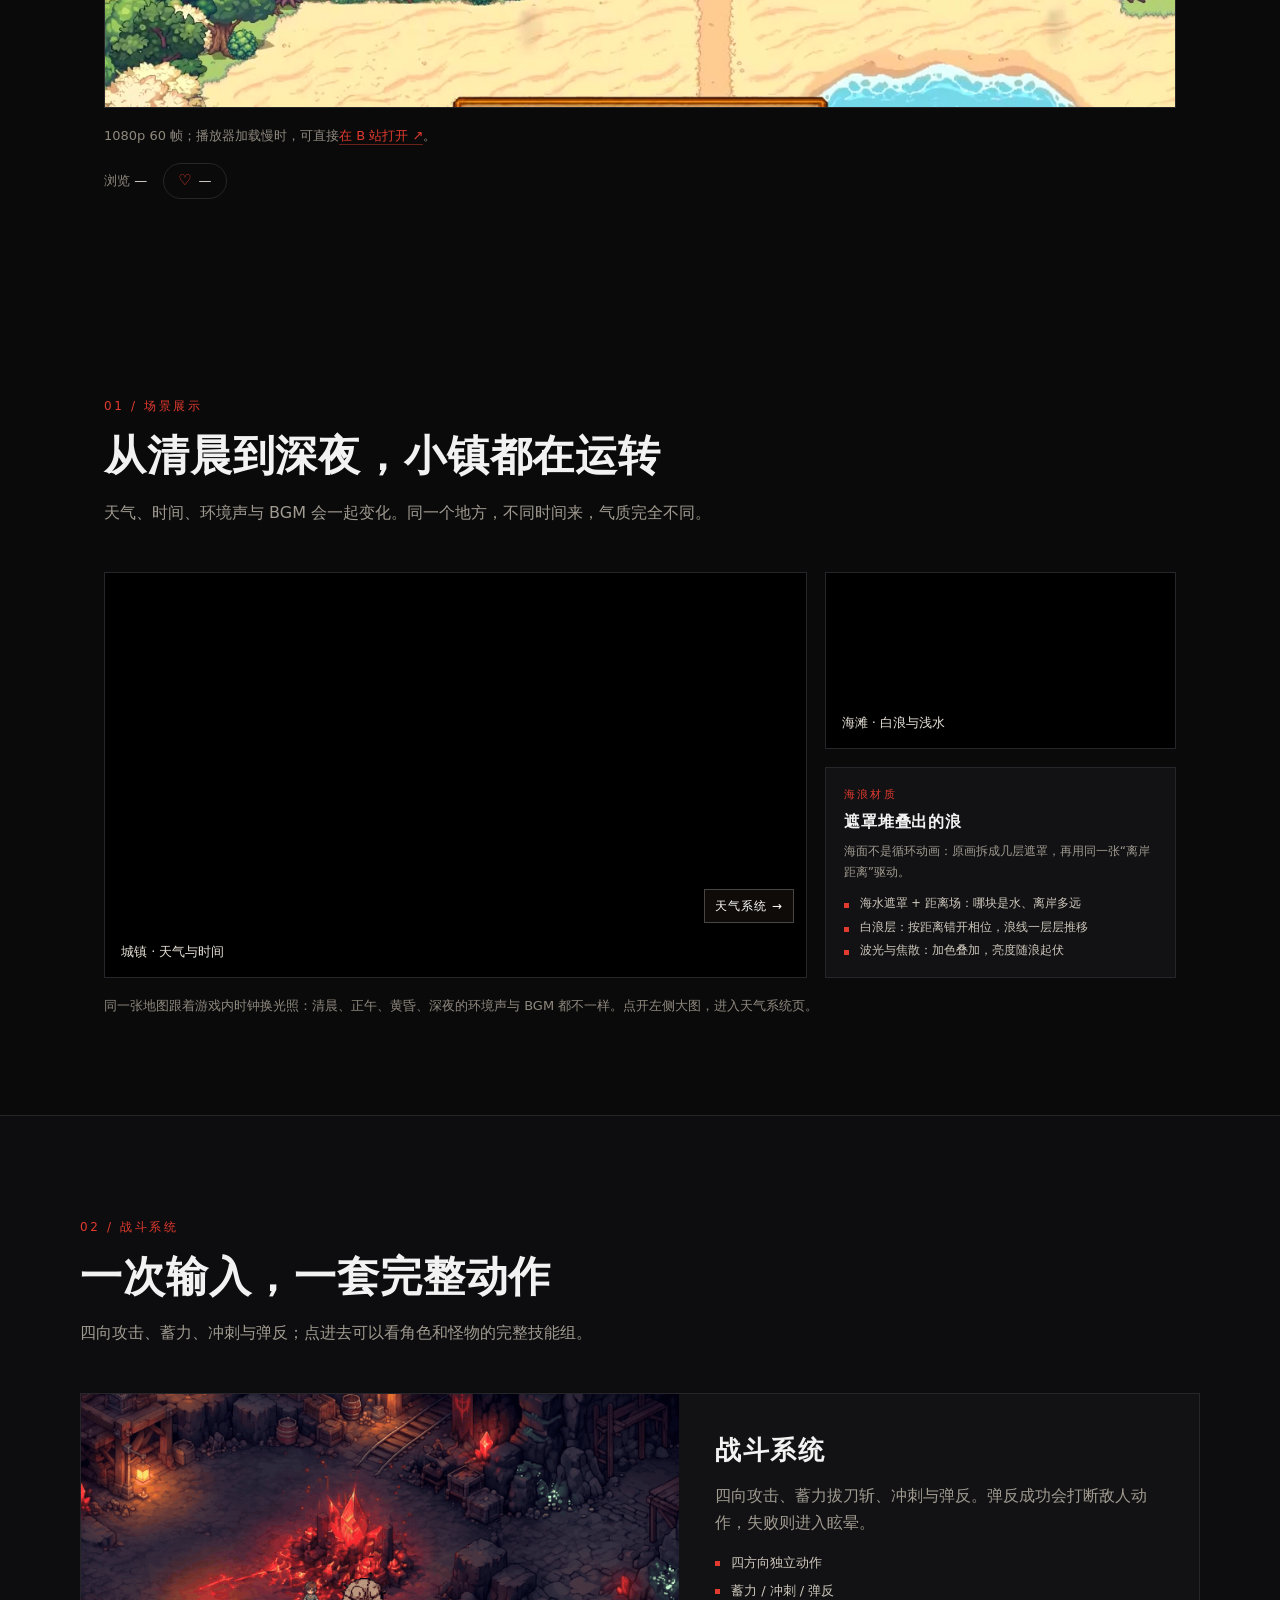
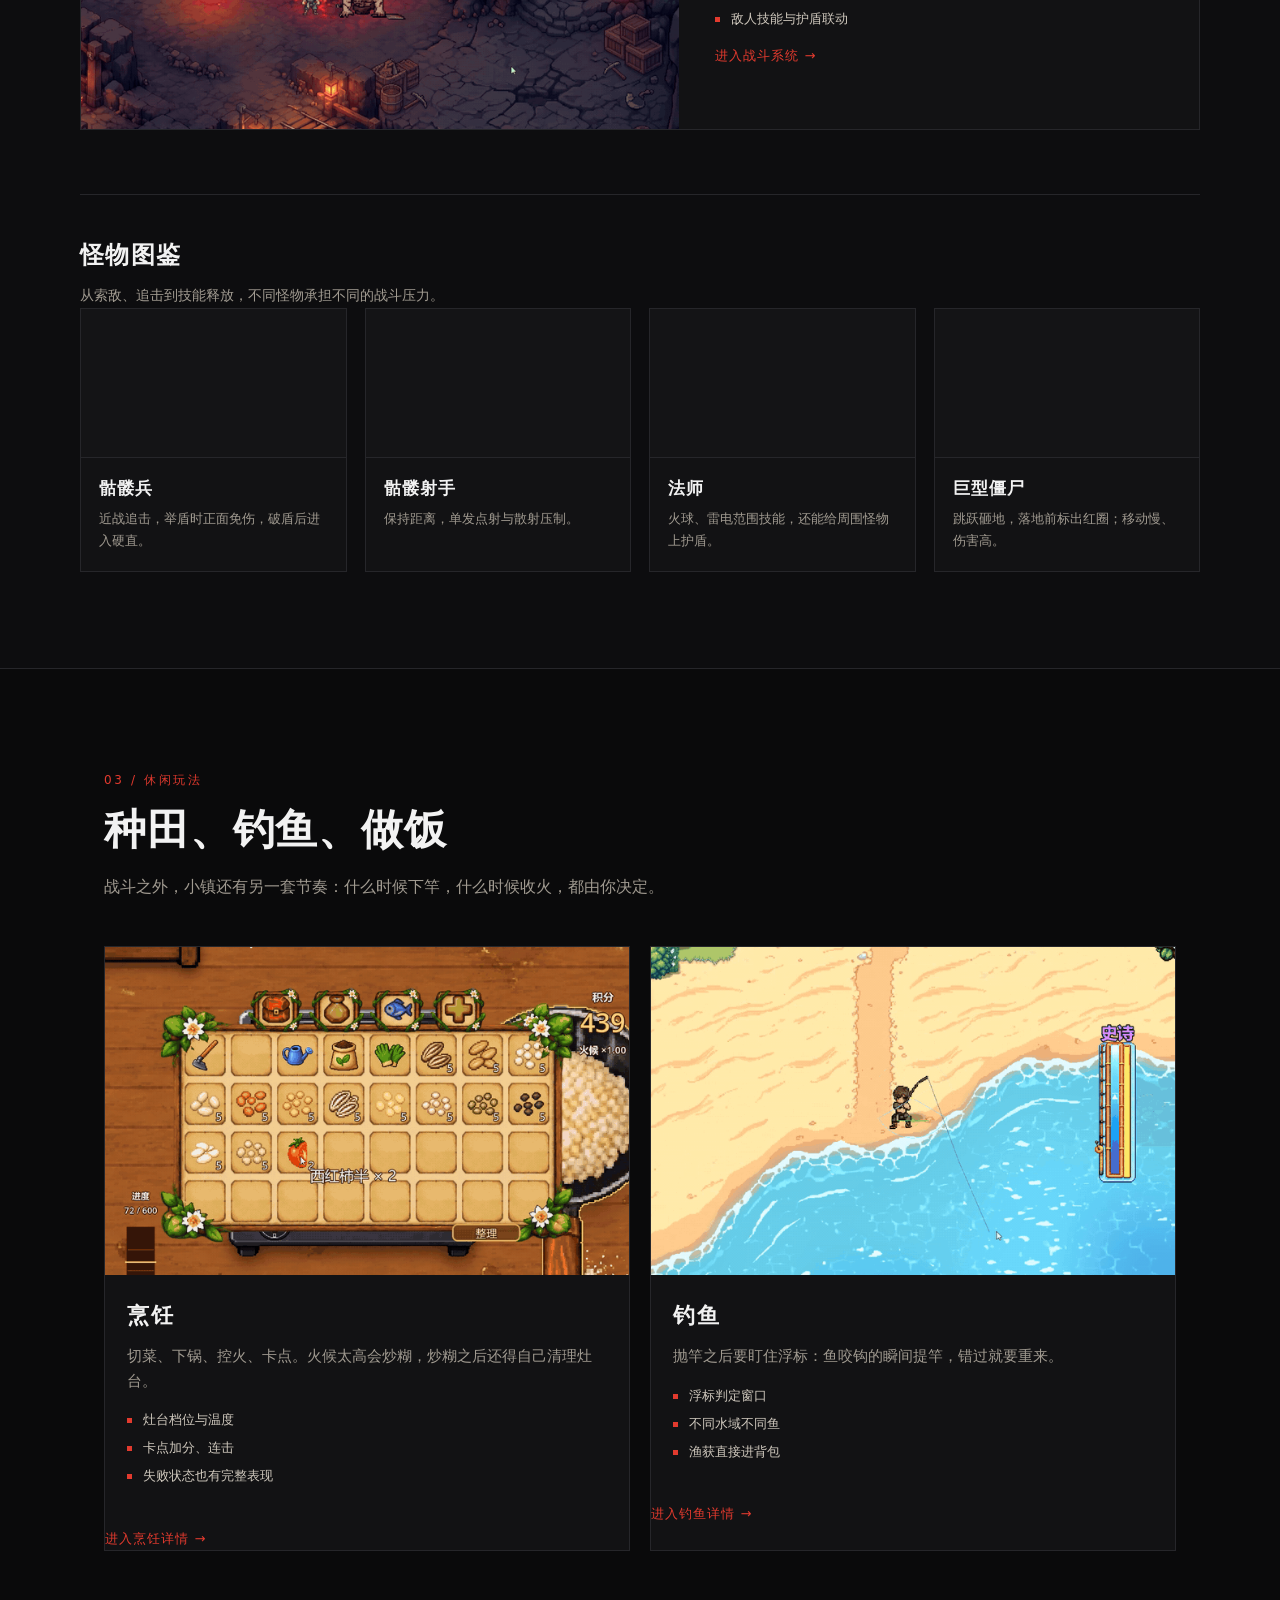
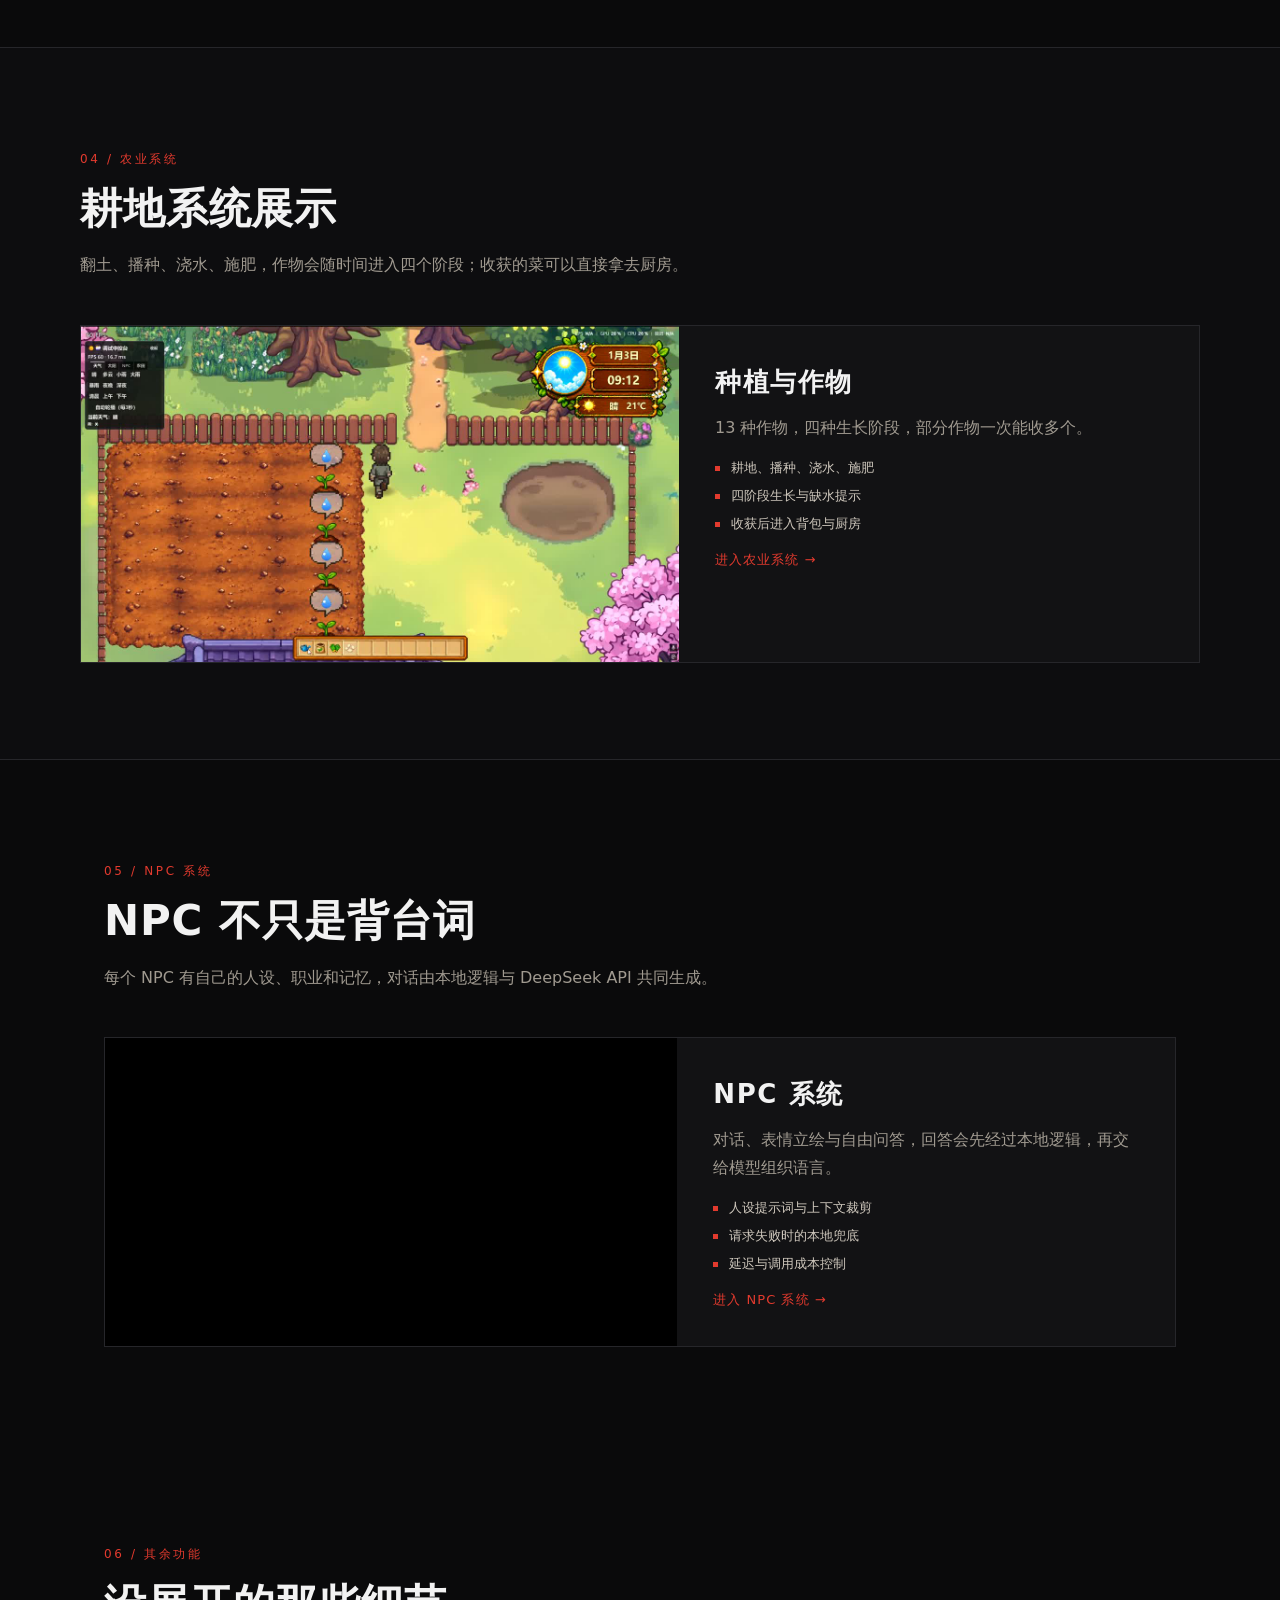
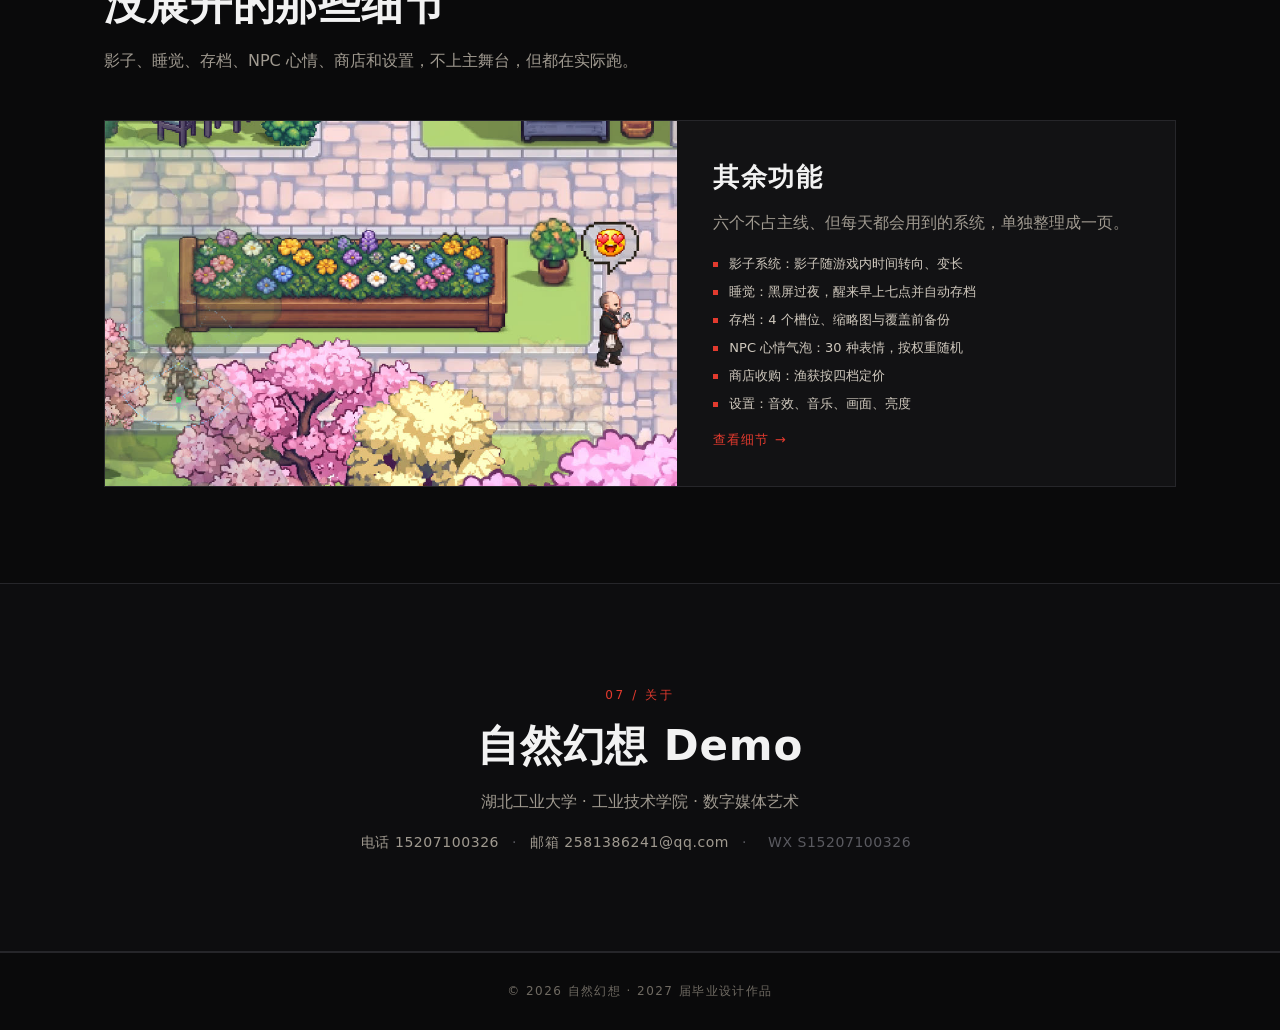
==== commit b1b6c8b5: "首页加浏览量与点赞（Abacus 计数，点赞本地去重）" ====
--- a/index.html
+++ b/index.html
@@ -4,7 +4,7 @@
 <meta charset="UTF-8">
 <meta name="viewport" content="width=device-width, initial-scale=1.0">
 <title>自然幻想 · 世界与生活</title>
-<link rel="stylesheet" href="assets/style.css?v=64">
+<link rel="stylesheet" href="assets/style.css?v=65">
 </head>
 <body>
 
@@ -49,6 +49,12 @@
     <span class="video-play" aria-hidden="true"></span>
   </div>
   <p class="world-note">1080p 60 帧；播放器加载慢时，可直接<a href="https://www.bilibili.com/video/BV1mYW26zEgY/" target="_blank" rel="noopener">在 B 站打开 ↗</a>。</p>
+  <div class="stat-bar">
+    <span class="stat">浏览 <span class="stat-num" id="viewCount">—</span></span>
+    <button class="like-btn" id="likeBtn" type="button" aria-pressed="false">
+      <span class="heart">♡</span><span class="stat-num" id="likeCount">—</span>
+    </button>
+  </div>
 </section>
 
 <section id="world" class="section">
@@ -266,6 +272,7 @@
   </div>
 </div>
 <script src="assets/image-modal.js"></script>
+<script src="assets/stats.js?v=1"></script>
 <script>
 (function () {
   var box = document.getElementById('fullplayBox');
--- a/assets/style.css
+++ b/assets/style.css
@@ -79,6 +79,12 @@
 .world-note{margin-top:16px;font-size:13px;color:#8f887d;line-height:1.9}
 .world-note a{color:var(--red);border-bottom:1px solid rgba(226,58,46,.45);padding-bottom:1px;transition:color .2s,border-color .2s}
 .world-note a:hover{color:#ff6a5d;border-color:#ff6a5d}
+.stat-bar{display:flex;align-items:center;gap:16px;margin-top:14px;font-size:13px;color:#8f887d}
+.stat-num{color:#e6e0d6;font-variant-numeric:tabular-nums}
+.like-btn{display:inline-flex;align-items:center;gap:7px;background:transparent;border:1px solid var(--line);color:#cfc9bf;padding:6px 14px;border-radius:999px;cursor:pointer;font:inherit;font-size:13px;transition:border-color .2s,color .2s,background .2s}
+.like-btn:hover{border-color:var(--red);color:#fff}
+.like-btn .heart{color:var(--red);font-size:15px;line-height:1}
+.like-btn[aria-pressed="true"]{border-color:var(--red);color:#fff;background:rgba(226,58,46,.12);cursor:default}
 .shot:hover img{transform:scale(1.03)}
 .shot figcaption{position:absolute;left:0;right:0;bottom:0;padding:14px 16px;font-size:13px;color:#e6e0d6;background:linear-gradient(0deg,rgba(0,0,0,.8),transparent)}
 
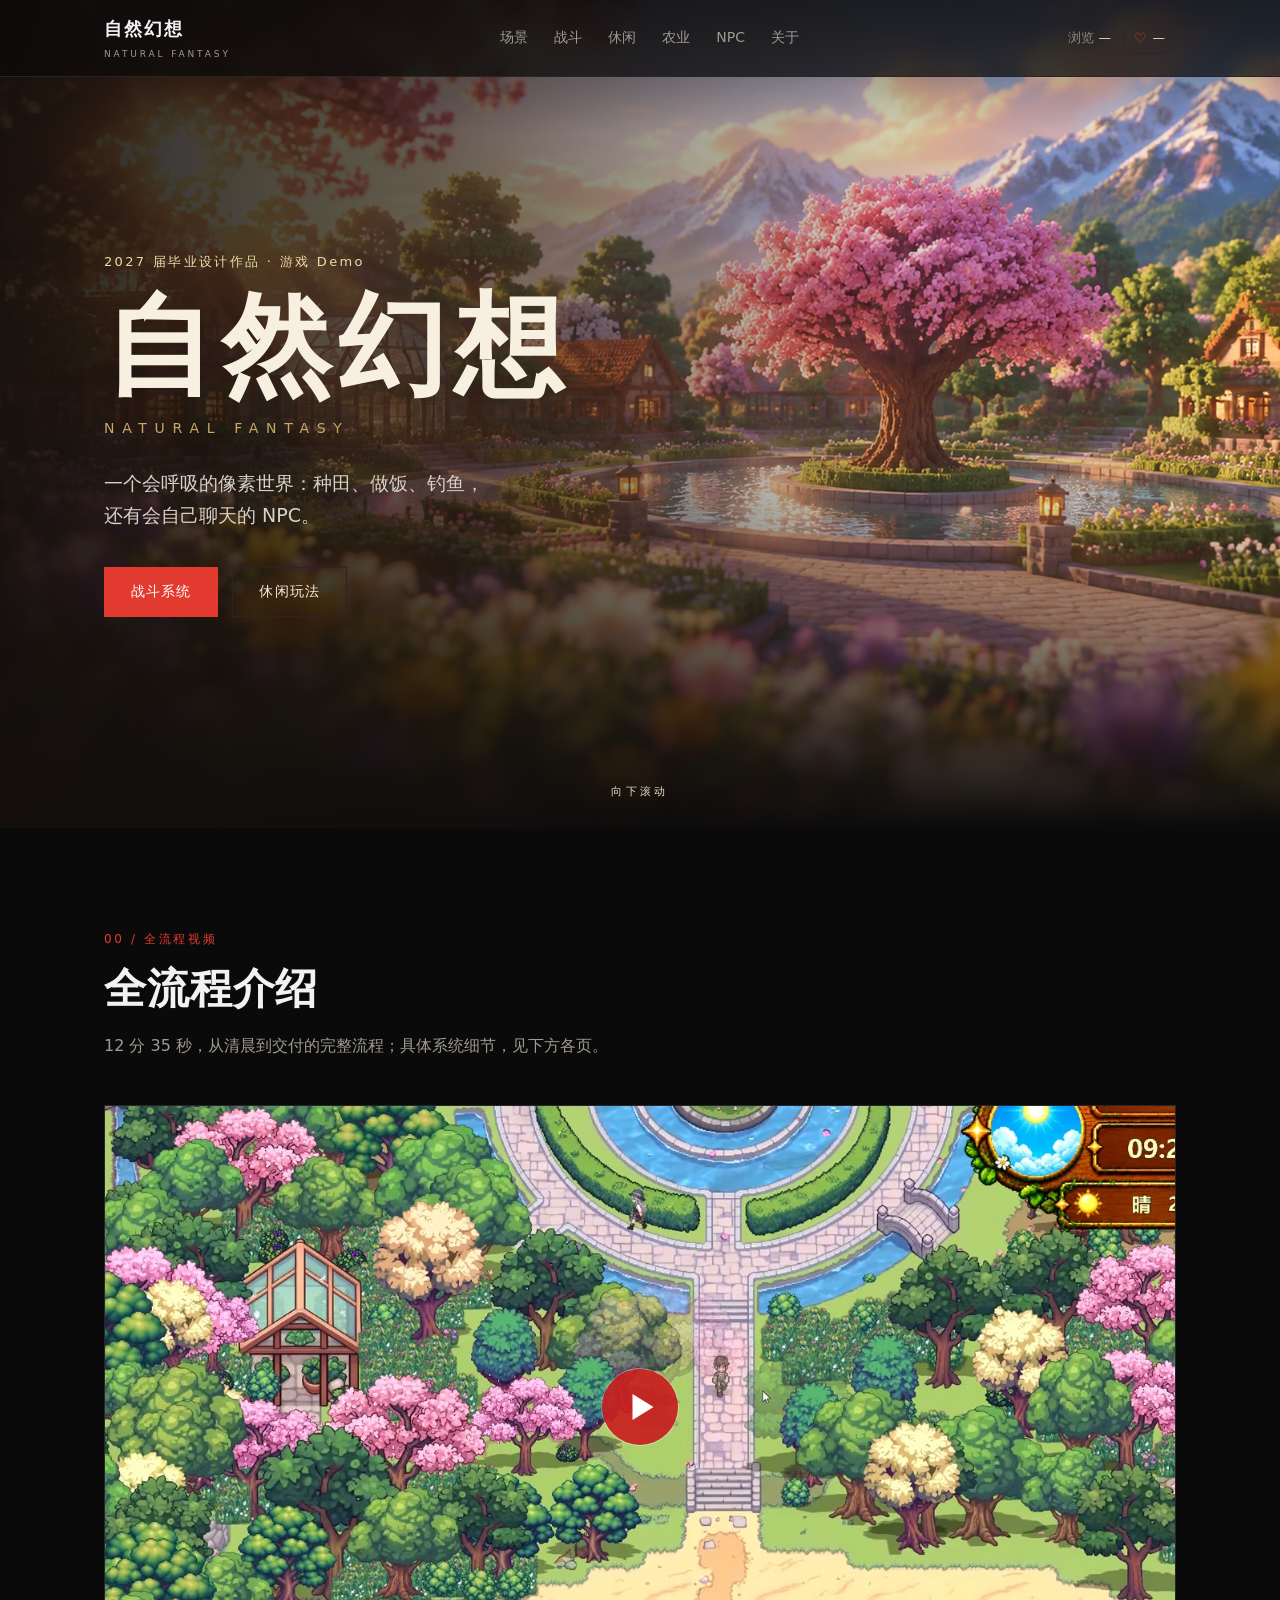
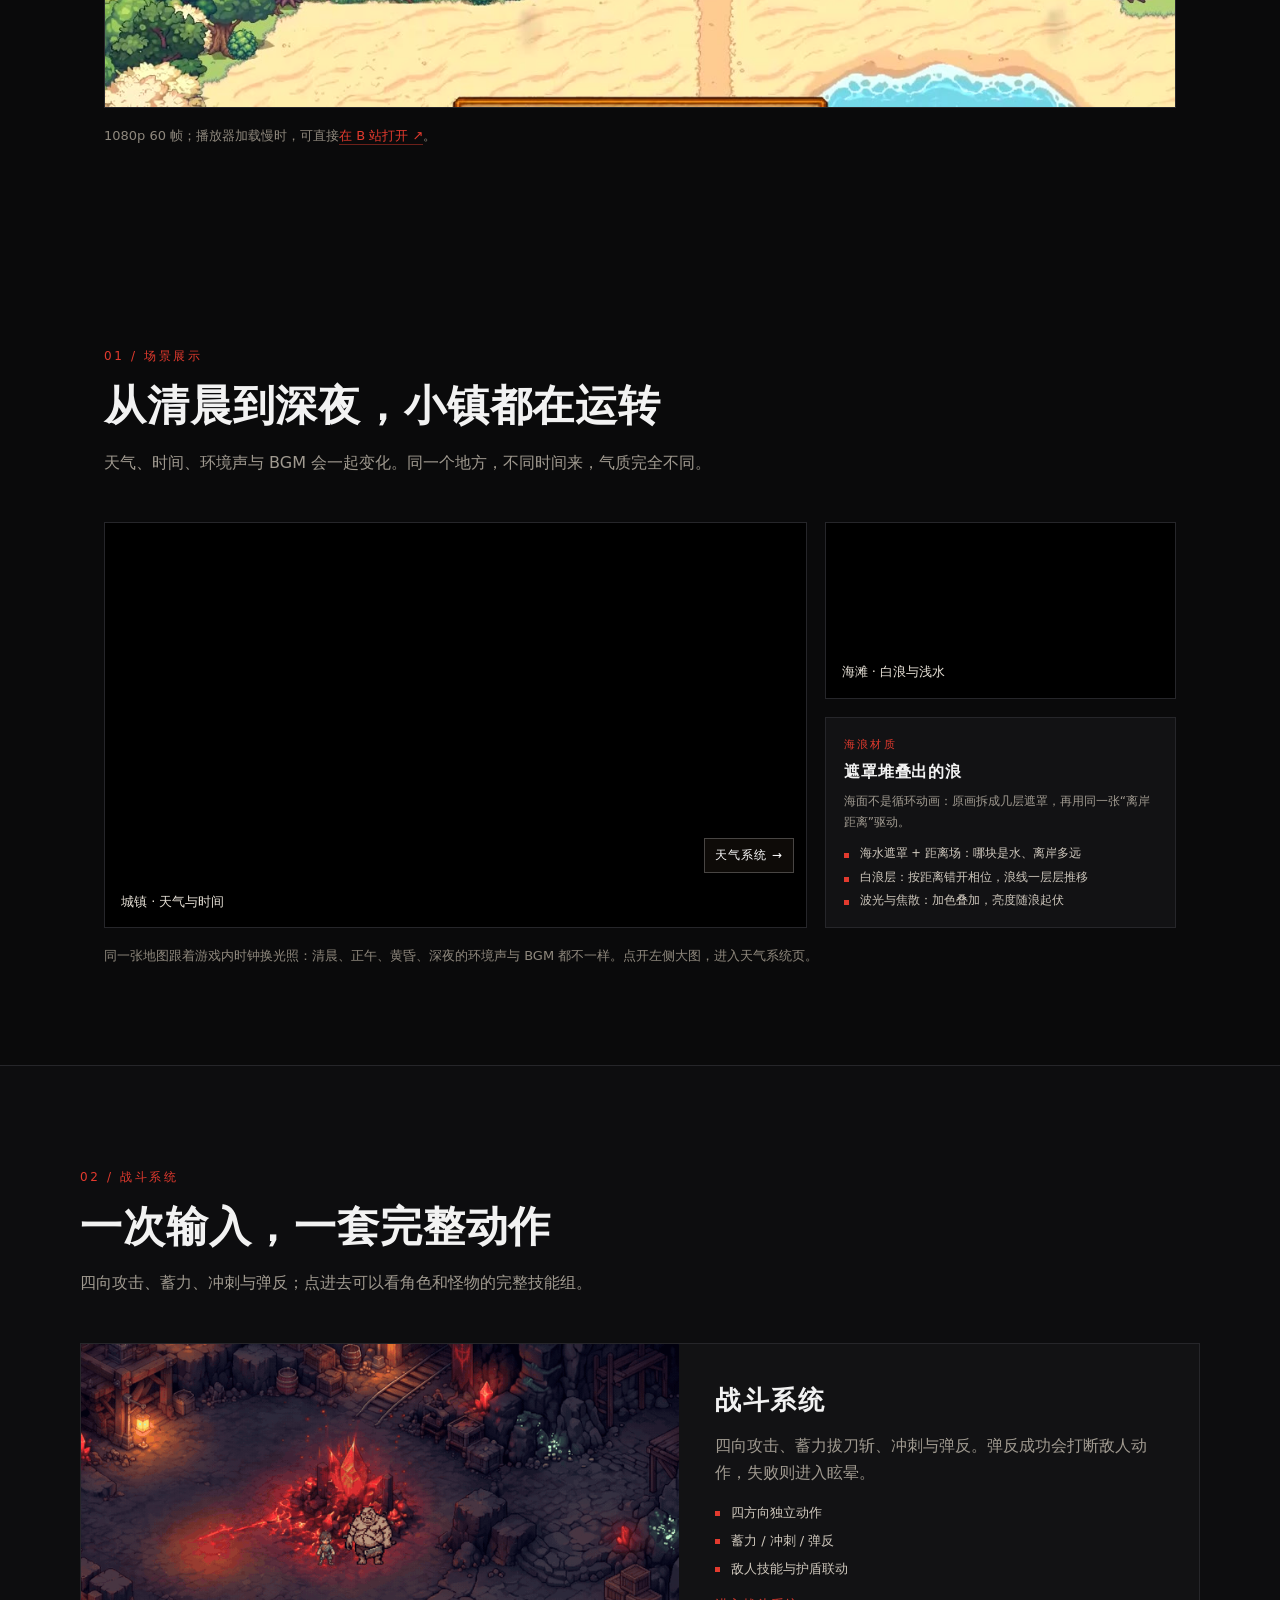
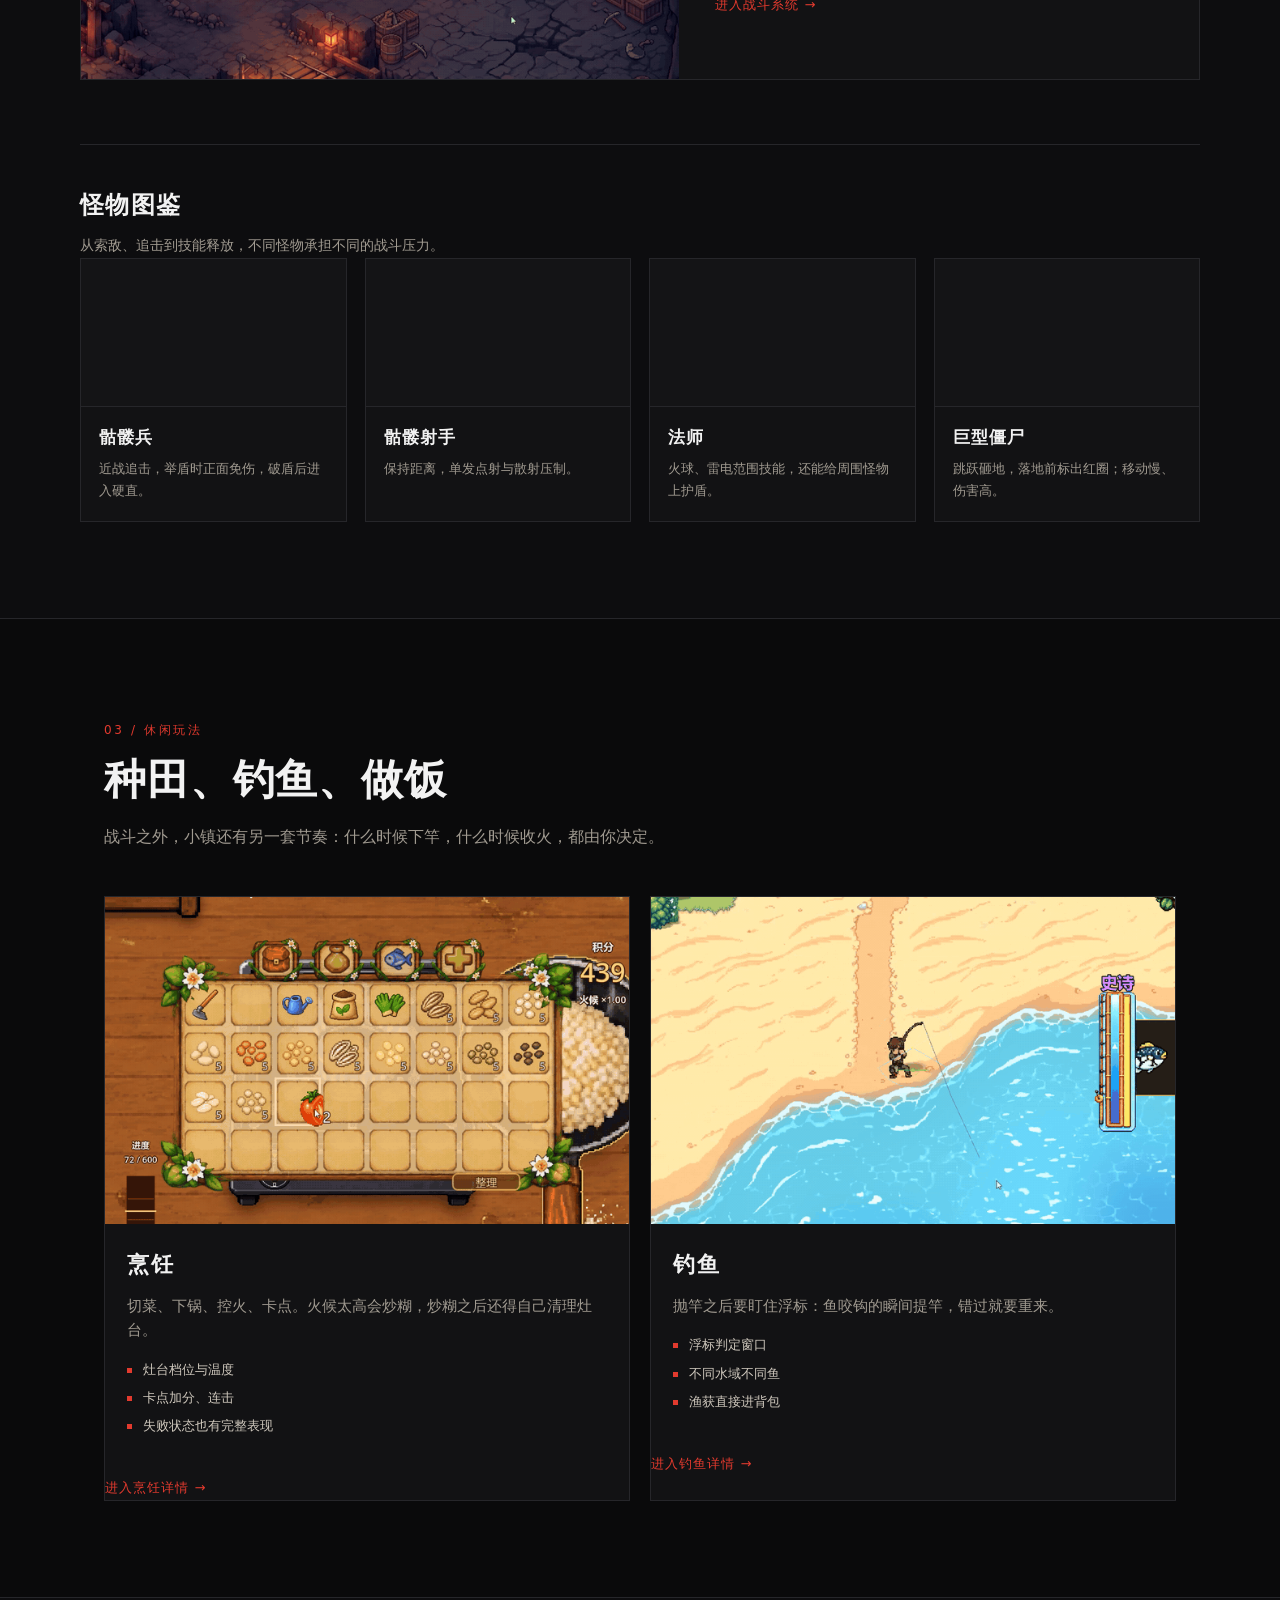
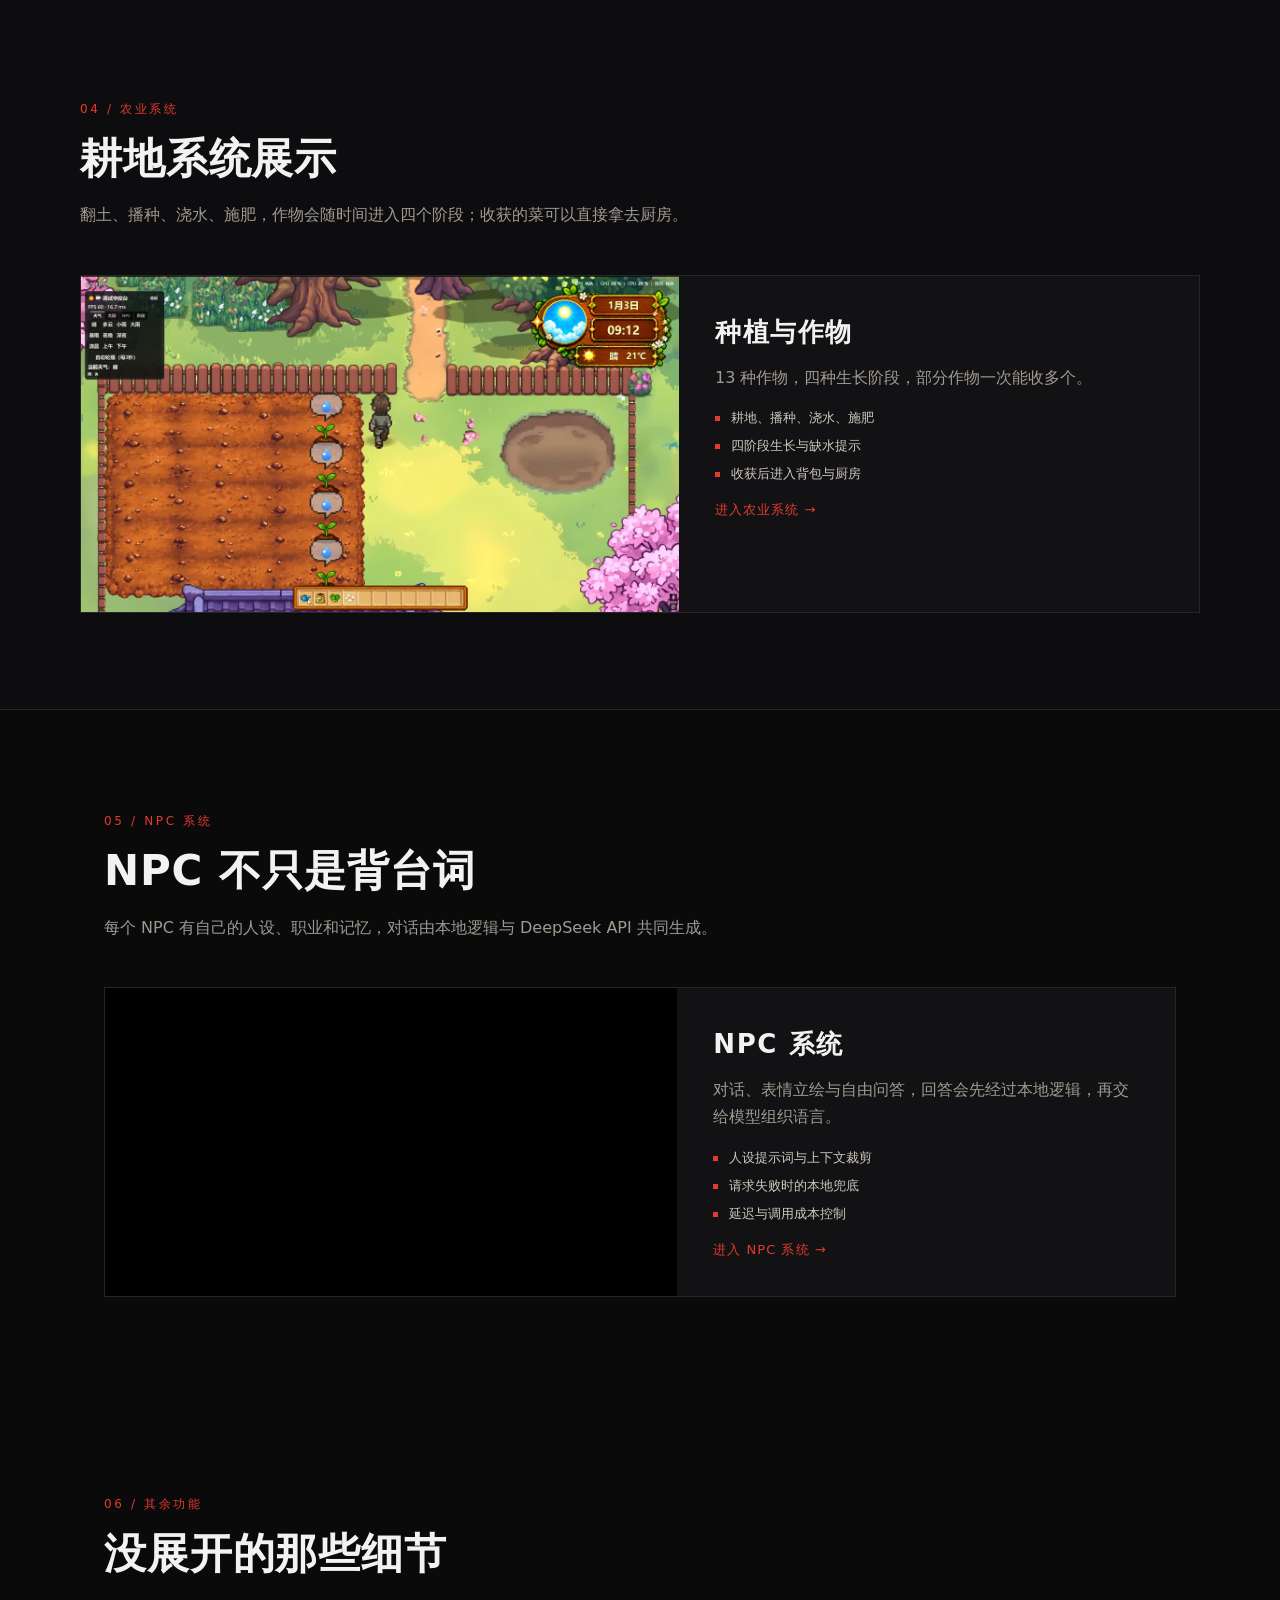
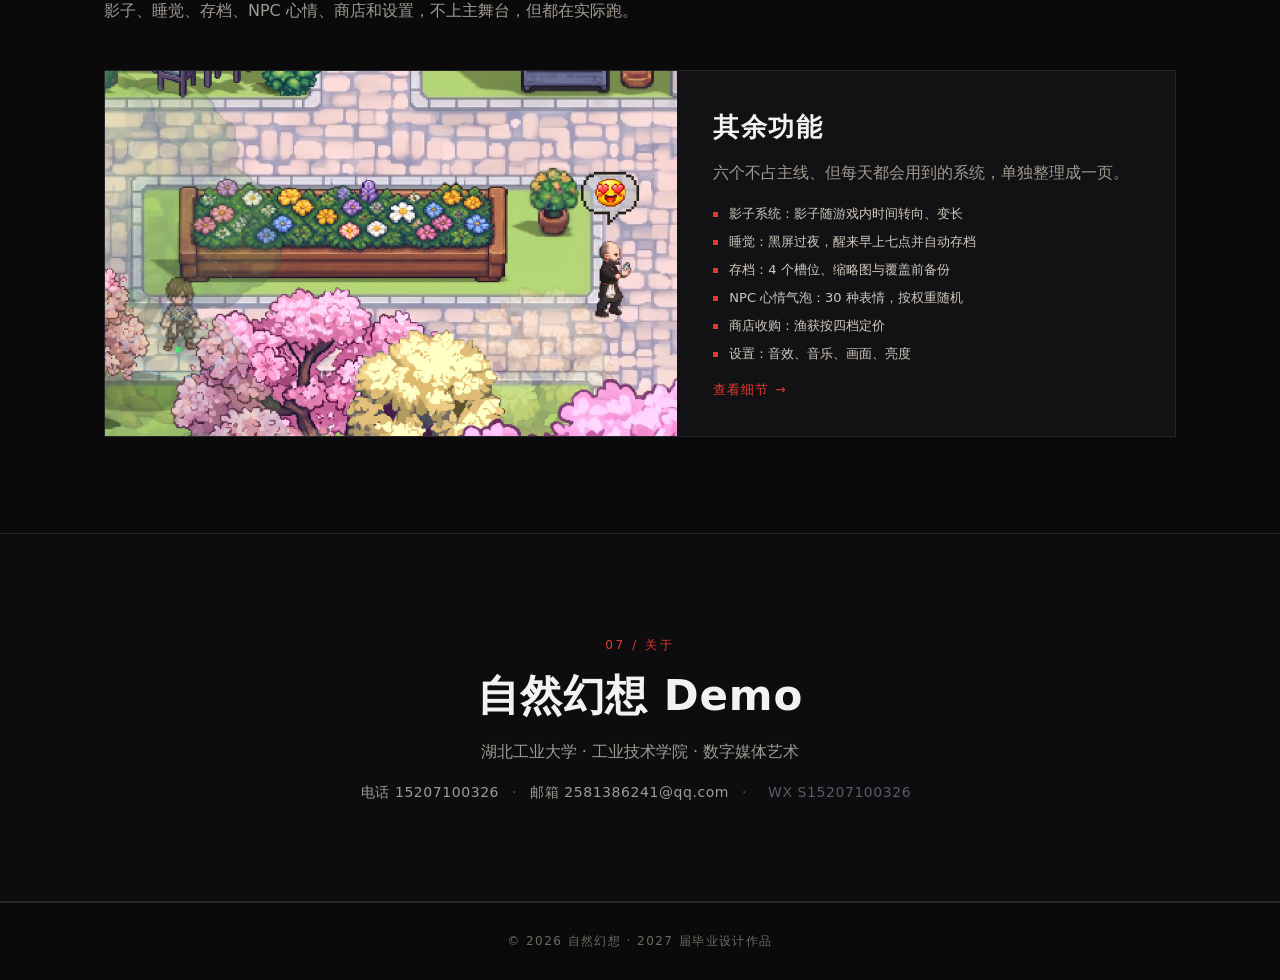
==== commit 3450456a: "浏览与点赞移到顶部导航右侧" ====
--- a/index.html
+++ b/index.html
@@ -4,7 +4,7 @@
 <meta charset="UTF-8">
 <meta name="viewport" content="width=device-width, initial-scale=1.0">
 <title>自然幻想 · 世界与生活</title>
-<link rel="stylesheet" href="assets/style.css?v=65">
+<link rel="stylesheet" href="assets/style.css?v=66">
 </head>
 <body>
 
@@ -19,6 +19,12 @@
       <a href="npc.html">NPC</a>
       <a href="#about">关于</a>
     </nav>
+    <div class="nav-stats">
+      <span class="stat" title="浏览量">浏览 <span class="stat-num" id="viewCount">—</span></span>
+      <button class="like-btn" id="likeBtn" type="button" aria-pressed="false" title="点赞">
+        <span class="heart">♡</span><span class="stat-num" id="likeCount">—</span>
+      </button>
+    </div>
   </div>
 </header>
 
@@ -49,13 +55,7 @@
     <span class="video-play" aria-hidden="true"></span>
   </div>
   <p class="world-note">1080p 60 帧；播放器加载慢时，可直接<a href="https://www.bilibili.com/video/BV1mYW26zEgY/" target="_blank" rel="noopener">在 B 站打开 ↗</a>。</p>
-  <div class="stat-bar">
-    <span class="stat">浏览 <span class="stat-num" id="viewCount">—</span></span>
-    <button class="like-btn" id="likeBtn" type="button" aria-pressed="false">
-      <span class="heart">♡</span><span class="stat-num" id="likeCount">—</span>
-    </button>
-  </div>
-</section>
+  </section>
 
 <section id="world" class="section">
   <div class="section-head">
--- a/assets/style.css
+++ b/assets/style.css
@@ -84,7 +84,13 @@
 .like-btn{display:inline-flex;align-items:center;gap:7px;background:transparent;border:1px solid var(--line);color:#cfc9bf;padding:6px 14px;border-radius:999px;cursor:pointer;font:inherit;font-size:13px;transition:border-color .2s,color .2s,background .2s}
 .like-btn:hover{border-color:var(--red);color:#fff}
 .like-btn .heart{color:var(--red);font-size:15px;line-height:1}
-.like-btn[aria-pressed="true"]{border-color:var(--red);color:#fff;background:rgba(226,58,46,.12);cursor:default}
+.like-btn[aria-pressed=true]{border-color:var(--red);color:#fff;background:rgba(226,58,46,.12);cursor:default}
+.nav-stats{display:flex;align-items:center;gap:12px;font-size:12.5px;color:#8f887d;white-space:nowrap}
+.nav-stats .stat-num{color:#e6e0d6}
+.nav-stats .like-btn{padding:4px 10px;font-size:12.5px;gap:6px}
+.nav-stats .like-btn .heart{font-size:14px}
+@media(max-width:900px){.nav-stats .stat{display:none}.nav-stats{gap:8px}}
+@media(max-width:680px){.links{gap:16px;font-size:13px}}
 .shot:hover img{transform:scale(1.03)}
 .shot figcaption{position:absolute;left:0;right:0;bottom:0;padding:14px 16px;font-size:13px;color:#e6e0d6;background:linear-gradient(0deg,rgba(0,0,0,.8),transparent)}
 
